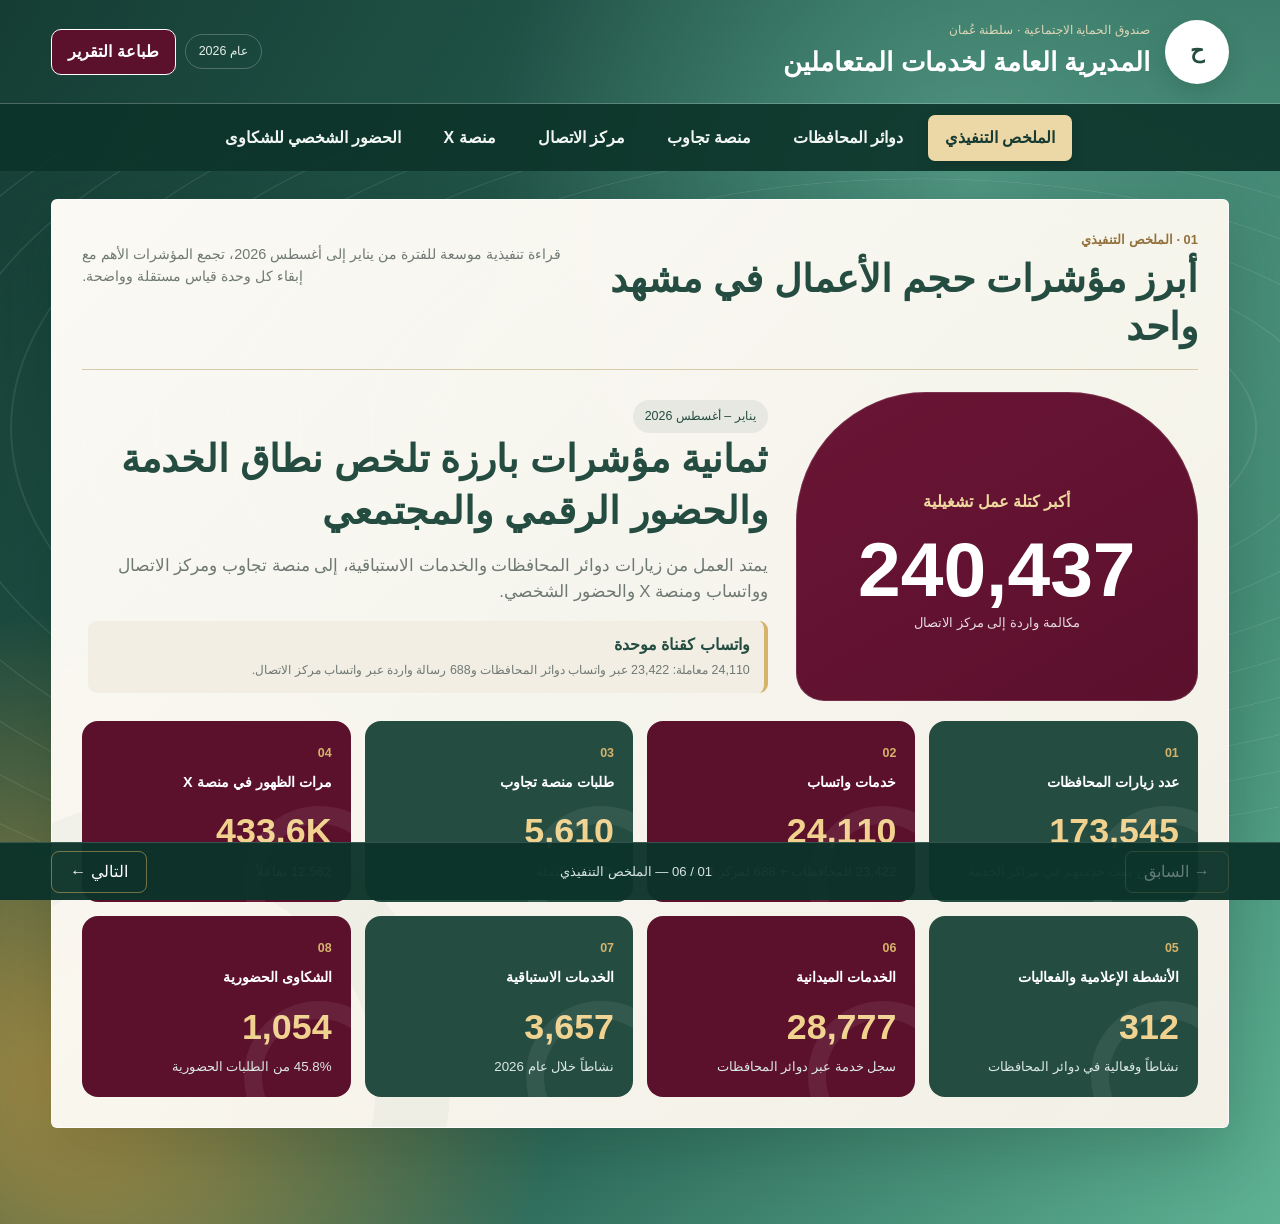
==== index.html @ 8ccde01d "Publish latest public work volume dashboard" ====
<!doctype html>
<html lang="ar" dir="rtl">
<head>
  <meta charset="utf-8"><meta name="viewport" content="width=device-width,initial-scale=1"><meta name="theme-color" content="#244c41">
  <meta name="description" content="العرض التنفيذي لحجم أعمال المديرية العامة لخدمات المتعاملين، يناير إلى أغسطس 2026">
  <title>حجم أعمال خدمات المتعاملين | العرض التنفيذي</title>
  <link rel="icon" type="image/svg+xml" href="data:image/svg+xml,%3Csvg xmlns='http://www.w3.org/2000/svg' viewBox='0 0 64 64'%3E%3Crect width='64' height='64' rx='16' fill='%23244c41'/%3E%3Cpath d='M18 18h28v8H27v7h15v8H27v7h19v8H18z' fill='%23d5b36b'/%3E%3C/svg%3E">
  <style>
    :root{--green:#244c41;--green2:#173d34;--mint:#6eb39e;--gold:#d5b36b;--cream:#f7f3ea;--paper:#fffdf8;--maroon:#5b102c;--lav:#765985;--orange:#d77638;--ink:#173b32;--muted:#6f7974;--line:#ded8ca;--shadow:0 22px 65px rgba(7,35,28,.22);font-family:"Tahoma","Segoe UI",Arial,sans-serif;color-scheme:light}
    *{box-sizing:border-box}html{scroll-behavior:smooth}body{margin:0;background:#1e4a3e;color:var(--ink);font-size:16px;line-height:1.5;min-height:100vh}button,select,input{font:inherit}button{cursor:pointer}.app{min-height:100vh;padding-bottom:68px;background:radial-gradient(circle at 76% 15%,rgba(111,190,165,.55),transparent 34%),radial-gradient(circle at 7% 88%,rgba(214,159,65,.75),transparent 29%),linear-gradient(120deg,#153d34 0%,#2c6858 58%,#5eb294 100%);position:relative;overflow:hidden}.app:before{content:"";position:fixed;inset:150px 0 55px;pointer-events:none;opacity:.18;background:repeating-radial-gradient(ellipse at 72% 40%,transparent 0 45px,rgba(255,255,255,.5) 46px 47px,transparent 48px 72px)}
    .masthead{height:104px;padding:15px clamp(22px,4vw,64px);display:flex;align-items:center;color:#fff;border-bottom:1px solid rgba(255,255,255,.22);position:relative;z-index:3}.brand{display:flex;align-items:center;gap:15px}.logo{width:64px;height:64px;border-radius:50%;background:#fff;color:var(--green);display:grid;place-items:center;font-weight:900;box-shadow:0 8px 24px rgba(0,0,0,.13);font-size:1.35rem}.brand small{display:block;color:#e1d6b7;font-size:.78rem}.brand h1{margin:3px 0 0;font-size:clamp(1.15rem,2vw,1.75rem)}.actions{margin-inline-start:auto;display:flex;gap:9px;align-items:center}.year{border:1px solid rgba(255,255,255,.23);border-radius:999px;padding:7px 13px;font-size:.78rem;color:#e7efe9}.action{border:1px solid rgba(255,255,255,.35);background:rgba(14,48,39,.22);color:#fff;padding:10px 16px;border-radius:10px;font-weight:700}.action.accent{background:var(--maroon);border-color:#fff}.nav{height:67px;background:rgba(13,52,42,.9);display:flex;align-items:center;justify-content:center;gap:8px;padding:0 clamp(12px,3vw,50px);overflow:auto;position:relative;z-index:3}.nav button{border:0;background:transparent;color:#f1f6f3;padding:11px 17px;border-radius:7px;white-space:nowrap;font-weight:700}.nav button.active{background:#ecd8a6;color:#173b32;box-shadow:0 4px 14px rgba(0,0,0,.15)}
    .workspace{position:relative;z-index:2;padding:28px clamp(18px,4vw,56px)}.slide{display:none;background:linear-gradient(135deg,rgba(255,253,248,.98),rgba(246,242,232,.98));border:1px solid rgba(255,255,255,.7);border-radius:6px;min-height:calc(100vh - 255px);box-shadow:var(--shadow);padding:30px;overflow:hidden;position:relative}.slide:before{content:"";position:absolute;width:420px;height:420px;border:74px solid rgba(93,133,119,.055);border-radius:50%;left:-170px;bottom:-240px}.slide.active{display:block}.slide-head{display:flex;align-items:flex-start;justify-content:space-between;gap:18px;padding-bottom:18px;border-bottom:1px solid #d8c9a8;position:relative;z-index:1}.kicker{color:#92713c;font-size:.8rem;font-weight:800;margin-bottom:6px}.slide h2{font-size:clamp(1.6rem,3vw,2.7rem);line-height:1.25;margin:0;color:var(--green)}.slide-intro{max-width:480px;color:var(--muted);font-size:.9rem;text-align:left}.content{position:relative;z-index:1;margin-top:22px}
    .hero-layout{display:grid;grid-template-columns:1fr 1.72fr;gap:22px}.spotlight{min-height:300px;background:linear-gradient(150deg,#6a1535,var(--maroon));color:#fff;border-radius:130px 130px 28px 28px;padding:58px 32px 28px;display:flex;flex-direction:column;justify-content:center;text-align:center;box-shadow:inset 0 0 0 1px rgba(255,255,255,.12)}.spotlight .question{color:#efd9a1;font-weight:700}.spotlight strong{font-size:clamp(3rem,6vw,5.4rem);line-height:1.05;margin:15px 0 4px}.spotlight small{color:#e7dbe0}.executive-copy{padding:8px 6px}.executive-copy h3{font-size:clamp(1.6rem,3vw,3.2rem);line-height:1.35;margin:0;color:var(--green)}.executive-copy p{font-size:1.05rem;color:var(--muted);max-width:780px}.period{display:inline-flex;background:rgba(36,76,65,.08);color:var(--green);border-radius:999px;padding:7px 12px;font-size:.78rem}.signal-grid{display:grid;grid-template-columns:repeat(4,1fr);gap:14px;margin-top:20px}.signal{min-height:164px;padding:19px;border-radius:16px;background:var(--green);color:#fff;position:relative;overflow:hidden}.signal:nth-child(2n){background:var(--maroon)}.signal:after,.metric:after{content:"";position:absolute;width:115px;height:115px;border:18px solid rgba(255,255,255,.07);border-radius:50%;inset:auto -44px -55px auto}.signal .index{color:var(--gold);font-size:.78rem;font-weight:800}.signal h4{margin:8px 0 12px;font-size:.9rem}.signal strong{font-size:clamp(1.6rem,2.8vw,2.5rem);color:#f0d28e;display:block}.signal small{color:#dce8e3}
    .metric-grid{display:grid;grid-template-columns:repeat(4,1fr);gap:14px}.metric{background:var(--paper);border:1px solid var(--line);border-radius:15px;padding:19px;min-height:145px;position:relative;overflow:hidden}.metric.dark{background:var(--green);color:#fff;border-color:var(--green)}.metric.maroon{background:var(--maroon);color:#fff;border-color:var(--maroon)}.metric.lav{background:#eee8f2;border-color:#e4dce9}.metric.orange{background:#f7e5d8;border-color:#efcfba}.metric .label{font-size:.82rem;color:var(--muted)}.metric.dark .label,.metric.maroon .label{color:#d9e5e0}.metric strong{display:block;font-size:clamp(1.8rem,3vw,3rem);line-height:1.1;margin:14px 0 5px;color:var(--green);font-variant-numeric:tabular-nums}.metric.dark strong,.metric.maroon strong{color:var(--gold)}.metric small{color:var(--muted)}.metric.dark small,.metric.maroon small{color:#d9e5e0}
    .two-col{display:grid;grid-template-columns:1.18fr .82fr;gap:16px;margin-top:16px}.card{background:rgba(255,255,255,.68);border:1px solid var(--line);border-radius:15px;padding:18px}.card-head{display:flex;justify-content:space-between;align-items:flex-start;gap:12px;margin-bottom:14px}.card h3{margin:0;color:var(--green);font-size:1.05rem}.card .sub{font-size:.76rem;color:var(--muted);margin-top:3px}.chart{height:290px}.chart.tall{height:350px}canvas{width:100%;height:100%}.legend{display:flex;gap:12px;flex-wrap:wrap;color:var(--muted);font-size:.75rem}.legend i{width:9px;height:9px;display:inline-block;border-radius:50%;margin-left:5px}.select-wrap{display:flex;align-items:center;gap:9px;background:#edf1ec;border:1px solid #d4ddd8;padding:7px 12px;border-radius:9px}.select-wrap label{font-size:.75rem;color:var(--muted)}select{border:0;outline:0;background:transparent;color:var(--green);font-weight:800;min-width:150px}.bar-list{display:grid;gap:10px}.bar{display:grid;grid-template-columns:130px 1fr 78px;gap:10px;align-items:center;font-size:.8rem}.track{height:11px;background:#e4e6df;border-radius:999px;overflow:hidden}.fill{height:100%;border-radius:999px;background:linear-gradient(90deg,var(--gold),var(--green))}.bar b{text-align:left;font-variant-numeric:tabular-nums}.table-wrap{max-height:360px;overflow:auto;border:1px solid var(--line);border-radius:12px}table{width:100%;border-collapse:collapse;min-width:420px}th,td{padding:10px 12px;text-align:right;border-bottom:1px solid #e5e0d5;font-size:.78rem}th{position:sticky;top:0;background:#edf0eb;color:#53645e;z-index:1}.num{text-align:left;font-variant-numeric:tabular-nums}.note{font-size:.76rem;color:var(--muted)}.callout{border-right:4px solid var(--gold);background:#f2eee4;padding:12px 14px;border-radius:9px;margin-top:12px}.callout b{display:block;color:var(--green)}.callout span{font-size:.78rem;color:var(--muted)}.map-layout{display:grid;grid-template-columns:minmax(280px,.72fr) 1.28fr;gap:16px;margin-top:16px}.oman-map{min-height:500px;display:grid;place-items:center;background:radial-gradient(circle at 50% 48%,#fff 0,#f4efe3 68%,#eae0c9 100%);overflow:hidden}.map-canvas{position:relative;width:min(100%,360px);aspect-ratio:724/940}.map-canvas img{display:block;width:100%;height:100%;object-fit:contain;filter:drop-shadow(0 18px 18px rgba(28,65,55,.18))}.map-label{position:absolute;left:var(--x);top:var(--y);transform:translate(-50%,-50%);z-index:2;display:inline-flex;align-items:center;gap:5px;white-space:nowrap;background:rgba(255,253,248,.94);border:1px solid rgba(91,16,44,.22);border-radius:999px;padding:3px 7px;color:var(--maroon);font-size:.75rem;font-weight:800;box-shadow:0 3px 10px rgba(20,53,44,.15)}.map-label:before{content:"";width:6px;height:6px;border-radius:50%;background:var(--maroon);box-shadow:0 0 0 3px rgba(91,16,44,.12)}.gov-work{display:grid;gap:16px}.mini-grid{display:grid;grid-template-columns:repeat(3,1fr);gap:12px}.mini{padding:15px;border:1px solid var(--line);border-radius:13px;background:#fff}.mini span{color:var(--muted);font-size:.75rem}.mini strong{display:block;color:var(--green);font-size:1.7rem;margin-top:5px}.section-label{font-size:.77rem;color:#92713c;font-weight:800;margin-bottom:9px}
    .taj-flow{display:grid;grid-template-columns:repeat(4,1fr);gap:9px;margin-top:15px}.step{border:1px solid var(--line);border-radius:13px;background:#fff;padding:14px}.step b{display:inline-grid;place-items:center;width:28px;height:28px;background:var(--green);color:#fff;border-radius:9px;margin-left:6px}.step strong{font-size:.84rem}.step p{font-size:.73rem;color:var(--muted);margin:7px 0 0}.donut-wrap{display:flex;align-items:center;justify-content:center;gap:30px;height:260px}.donut{width:190px;height:190px;border-radius:50%;background:conic-gradient(var(--orange) 0 45.8%,var(--green) 45.8% 100%);position:relative}.donut:after{content:"";position:absolute;inset:28px;border-radius:50%;background:var(--paper)}.donut-labels{display:grid;gap:13px}.donut-labels strong{font-size:1.6rem;display:block}.dot{width:10px;height:10px;display:inline-block;border-radius:50%;margin-left:7px}
    .pager{position:fixed;z-index:10;bottom:0;left:0;right:0;height:58px;background:rgba(12,52,42,.96);border-top:1px solid rgba(255,255,255,.16);display:flex;align-items:center;justify-content:space-between;padding:0 clamp(18px,4vw,56px);color:#fff}.pager button{background:transparent;border:1px solid rgba(213,179,107,.5);color:#fff;border-radius:8px;padding:8px 18px}.pager button:disabled{opacity:.35}.pager-status{font-size:.82rem;color:#d9e5e0}
    dialog{border:0;border-radius:16px;max-width:620px;width:calc(100% - 30px);padding:0;color:var(--ink)}dialog::backdrop{background:rgba(5,31,24,.66);backdrop-filter:blur(3px)}.dialog-inner{padding:24px}.dialog-head{display:flex;justify-content:space-between;align-items:center}.dialog-head h3{margin:0}.close{border:0;background:#eef1ec;border-radius:8px;padding:7px 10px}.drop{border:2px dashed #ccd6d0;border-radius:12px;padding:22px;text-align:center;margin:16px 0}.dialog-actions{display:flex;gap:8px;justify-content:flex-end}.btn{border:1px solid #cad4cf;border-radius:9px;background:#fff;color:var(--green);padding:9px 13px}.btn.primary{background:var(--green);color:#fff}.toast{position:fixed;z-index:30;bottom:74px;left:24px;background:var(--maroon);color:#fff;border-radius:9px;padding:10px 14px;opacity:0;transform:translateY(30px);transition:.2s}.toast.show{opacity:1;transform:none}
    @media(max-width:1050px){.hero-layout,.two-col,.map-layout{grid-template-columns:1fr}.signal-grid,.metric-grid{grid-template-columns:repeat(2,1fr)}.spotlight{min-height:240px;border-radius:90px 90px 24px 24px}.slide{min-height:auto}.taj-flow{grid-template-columns:repeat(2,1fr)}.oman-map{min-height:420px}}
    @media(max-width:700px){.masthead{height:auto;padding:13px 16px;flex-wrap:wrap}.logo{width:48px;height:48px}.actions{width:100%;margin:8px 0 0}.year{display:none}.action{flex:1;padding:8px}.nav{justify-content:flex-start;height:58px}.workspace{padding:14px 10px 78px}.slide{padding:18px;border-radius:4px}.slide-head{display:block}.slide-intro{text-align:right;margin-top:8px}.signal-grid,.metric-grid,.taj-flow,.mini-grid{grid-template-columns:1fr}.signal{min-height:145px}.bar{grid-template-columns:95px 1fr 63px}.chart{height:245px}.donut-wrap{flex-direction:column;height:auto}.pager{height:62px;padding:0 10px}.pager button{padding:8px 11px}.pager-status{font-size:.7rem}.oman-map{min-height:330px}.map-canvas{width:min(100%,310px)}.map-label{font-size:.75rem;padding:3px 6px}}
    @media print{body,.app{background:#fff}.masthead,.nav,.pager{display:none}.workspace{padding:0}.slide{display:block!important;min-height:100vh;box-shadow:none;border:0;break-after:page}.slide:last-child{break-after:auto}.chart{height:250px}.metric-grid,.signal-grid{grid-template-columns:repeat(4,1fr)}}
  </style>
</head>
<body><main class="app">
  <header class="masthead"><div class="brand"><div class="logo">ح</div><div><small>صندوق الحماية الاجتماعية · سلطنة عُمان</small><h1>المديرية العامة لخدمات المتعاملين</h1></div></div><div class="actions"><span class="year">عام 2026</span><button class="action" id="updateBtn">تحديث البيانات</button><button class="action accent" id="printBtn">طباعة التقرير</button></div></header>
  <nav class="nav" aria-label="أقسام العرض"><button class="active" data-tab="overview">الملخص التنفيذي</button><button data-tab="governorates">دوائر المحافظات</button><button data-tab="tajawob">منصة تجاوب</button><button data-tab="contact">مركز الاتصال</button><button data-tab="xplatform">منصة X</button><button data-tab="inperson">الحضور الشخصي للشكاوى</button></nav>
  <div class="workspace">
    <section class="slide active" id="overview"><div class="slide-head"><div><div class="kicker">01 · الملخص التنفيذي</div><h2>أبرز مؤشرات حجم الأعمال في مشهد واحد</h2></div><p class="slide-intro">قراءة تنفيذية موسعة للفترة من يناير إلى أغسطس 2026، تجمع المؤشرات الأهم مع إبقاء كل وحدة قياس مستقلة وواضحة.</p></div><div class="content hero-layout"><aside class="spotlight"><span class="question">أكبر كتلة عمل تشغيلية</span><strong>240,437</strong><small>مكالمة واردة إلى مركز الاتصال</small></aside><div class="executive-copy"><span class="period">يناير – أغسطس 2026</span><h3>ثمانية مؤشرات بارزة تلخص نطاق الخدمة والحضور الرقمي والمجتمعي</h3><p>يمتد العمل من زيارات دوائر المحافظات والخدمات الاستباقية، إلى منصة تجاوب ومركز الاتصال وواتساب ومنصة X والحضور الشخصي.</p><div class="callout"><b>واتساب كقناة موحدة</b><span>24,110 معاملة: 23,422 عبر واتساب دوائر المحافظات و688 رسالة واردة عبر واتساب مركز الاتصال.</span></div></div></div><div class="signal-grid"><article class="signal"><span class="index">01</span><h4>عدد زيارات المحافظات</h4><strong>173,545</strong><small>عدد من تمت خدمتهم في مراكز الخدمة</small></article><article class="signal"><span class="index">02</span><h4>خدمات واتساب</h4><strong>24,110</strong><small>23,422 للمحافظات + 688 لمركز الاتصال</small></article><article class="signal"><span class="index">03</span><h4>طلبات منصة تجاوب</h4><strong>5,610</strong><small>97.8% مكتملة</small></article><article class="signal"><span class="index">04</span><h4>مرات الظهور في منصة X</h4><strong>433.6K</strong><small>12,562 تفاعلاً</small></article><article class="signal"><span class="index">05</span><h4>الأنشطة الإعلامية والفعاليات</h4><strong>312</strong><small>نشاطاً وفعالية في دوائر المحافظات</small></article><article class="signal"><span class="index">06</span><h4>الخدمات الميدانية</h4><strong>28,777</strong><small>سجل خدمة عبر دوائر المحافظات</small></article><article class="signal"><span class="index">07</span><h4>الخدمات الاستباقية</h4><strong>3,657</strong><small>نشاطاً خلال عام 2026</small></article><article class="signal"><span class="index">08</span><h4>الشكاوى الحضورية</h4><strong>1,054</strong><small>45.8% من الطلبات الحضورية</small></article></div></section>
    <section class="slide" id="governorates"><div class="slide-head"><div><div class="kicker">02 · دوائر الحماية الاجتماعية</div><h2>صورة متكاملة لأعمال الدوائر في المحافظات</h2></div><div class="select-wrap"><label for="govSelect">المحافظة</label><select id="govSelect"><option value="all">جميع المحافظات</option><option>مسقط</option><option>ظفار</option><option>مسندم</option><option>البريمي</option><option>الداخلية</option><option>شمال الباطنة</option><option>جنوب الباطنة</option><option>شمال الشرقية</option><option>جنوب الشرقية</option><option>الظاهرة</option><option>الوسطى</option></select></div></div><div class="content"><div class="metric-grid"><article class="metric dark"><span class="label">عدد الزيارات</span><strong id="govVisits">173,545</strong><small id="govCenters">11 محافظة · 13 مركزاً</small></article><article class="metric"><span class="label">الخدمات الميدانية</span><strong id="govField">28,777</strong><small id="govFieldMeta">سجلات الخدمة في الدوائر</small></article><article class="metric orange"><span class="label">الأنشطة الإعلامية والفعاليات</span><strong id="govMedia">312</strong><small id="govMediaMeta">إجمالي الأنشطة والفعاليات</small></article><article class="metric lav"><span class="label">واتساب دوائر المحافظات</span><strong>23,422</strong><small>يناير – أغسطس</small></article></div><div class="map-layout"><article class="card oman-map"><div class="map-canvas" role="img" aria-label="خريطة سلطنة عُمان وأسماء المحافظات"><img id="omanMap" alt="" src="[data-uri]"><span class="map-label" style="--x:56%;--y:5%">مسندم</span><span class="map-label" style="--x:47%;--y:22%">البريمي</span><span class="map-label" style="--x:52%;--y:29%">شمال الباطنة</span><span class="map-label" style="--x:57%;--y:37%">جنوب الباطنة</span><span class="map-label" style="--x:82%;--y:33%">مسقط</span><span class="map-label" style="--x:42%;--y:40%">الظاهرة</span><span class="map-label" style="--x:62%;--y:48%">الداخلية</span><span class="map-label" style="--x:86%;--y:46%">شمال الشرقية</span><span class="map-label" style="--x:84%;--y:57%">جنوب الشرقية</span><span class="map-label" style="--x:59%;--y:66%">الوسطى</span><span class="map-label" style="--x:27%;--y:85%">ظفار</span></div></article><div class="gov-work"><article class="card"><div class="card-head"><div><h3>حجم الزيارات حسب المحافظة</h3><div class="sub">يعرض عدد من تمت خدمتهم تحت مسمى «عدد الزيارات»؛ إجمالي الملفات التفصيلية 173,535 وفارق التسوية 10</div></div></div><div class="bar-list" id="govBars"></div></article><article class="card"><div class="section-label">التواصل المجتمعي وأعمال الدوائر</div><div class="mini-grid"><div class="mini"><span>حضور الأنشطة الإعلامية</span><strong id="govAudience">14,063</strong></div><div class="mini"><span>الخدمات الاستباقية</span><strong id="govProactive">3,657</strong></div><div class="mini"><span>خدمات واتساب المحافظات</span><strong>23,422</strong></div></div><div class="callout"><b>قناة واتساب مستقلة</b><span>يناير–يونيو 15,694 + يوليو–أغسطس 7,728. التوزيع: معلومات عامة 7,948، متابعة الطلبات 6,226، تسليم الوثائق 3,674، رسائل المعاش التقاعدي 3,250، وحجز المواعيد 2,324.</span></div></article></div></div><div class="two-col"><article class="card"><div class="card-head"><div><h3>الأنشطة الإعلامية والفعاليات حسب المحافظة</h3><div class="sub">يعرض الملف 312 نشاطاً وفعالية موزعة على 10 محافظات، بإجمالي حضور بلغ 14,063</div></div></div><div class="bar-list" id="mediaBars"></div></article><article class="card"><div class="card-head"><div><h3 id="serviceTableTitle">الخدمات الأعلى زيارة</h3><div class="sub" id="serviceTableSub">التقرير الإجمالي لجميع المراكز</div></div></div><div class="table-wrap"><table><thead><tr><th>الخدمة</th><th class="num">عدد الزيارات</th></tr></thead><tbody id="serviceRows"></tbody></table></div></article></div></div></section>
    <section class="slide" id="tajawob"><div class="slide-head"><div><div class="kicker">03 · منصة تجاوب</div><h2>صوت المتعامل في مسار قابل للقياس</h2></div><p class="slide-intro">اعتمد العرض تقرير يناير إلى أغسطس الأحدث، ويشمل كل طلبات المنصة وفق نطاق العمل المعتمد.</p></div><div class="content"><div class="metric-grid"><article class="metric lav"><span class="label">إجمالي الطلبات</span><strong>5,610</strong><small>يناير – أغسطس</small></article><article class="metric dark"><span class="label">نسبة الإكمال</span><strong>97.8%</strong><small>5,488 طلباً مكتملاً</small></article><article class="metric"><span class="label">الاستفسارات</span><strong>3,499</strong><small>62.4% من الطلبات</small></article><article class="metric maroon"><span class="label">الشكاوى</span><strong>1,879</strong><small>33.5% من الطلبات</small></article></div><div class="taj-flow"><div class="step"><b>1</b><strong>استقبال الطلب</strong><p>شكوى أو استفسار أو مقترح أو بلاغ</p></div><div class="step"><b>2</b><strong>التصنيف والإسناد</strong><p>تحديد الجهة والخدمة المعنية</p></div><div class="step"><b>3</b><strong>المعالجة والإغلاق</strong><p>متابعة الإنجاز وإتمام الحل</p></div><div class="step"><b>4</b><strong>قياس التجربة</strong><p>متابعة الزمن وجودة الاستجابة</p></div></div><div class="two-col"><article class="card"><div class="card-head"><div><h3>اتجاه الطلبات شهرياً</h3><div class="sub">حجم الطلبات خلال الفترة</div></div></div><div class="chart"><canvas id="tajChart"></canvas></div></article><article class="card"><div class="card-head"><div><h3>تركيبة الطلبات</h3><div class="sub">توزيع إجمالي الفترة</div></div></div><div class="bar-list" id="tajBars"></div><div class="callout"><b>أعلى يوم: 27 أبريل</b><span>97 طلباً، بينما كانت الفترة من 11 صباحاً إلى 12 ظهراً الأكثر نشاطاً.</span></div></article></div></div></section>
    <section class="slide" id="contact"><div class="slide-head"><div><div class="kicker">04 · مركز الاتصال</div><h2>الحجم مرتفع، والمؤشرات النوعية تحدد جودة الاستجابة</h2></div><p class="slide-intro">يُعرض حجم المكالمات منفصلاً عن الرسائل الواردة عبر واتساب. حقل «إجمالي المكالمات المجابة» في المصدر متعارض حسابياً، لذلك لا يدخل الملخص.</p></div><div class="content"><div class="metric-grid"><article class="metric dark"><span class="label">المكالمات الواردة</span><strong data-total="calls">240,437</strong><small>يناير – أغسطس</small></article><article class="metric"><span class="label">نسبة الاستجابة المنشورة</span><strong>97.4%</strong><small>متوسط الفترة</small></article><article class="metric lav"><span class="label">مستوى الخدمة</span><strong>92.2%</strong><small>المتوسط المنشور</small></article><article class="metric maroon"><span class="label">رضا المتعاملين</span><strong>86.7%</strong><small>متوسط الفترة</small></article></div><div class="two-col"><article class="card"><div class="card-head"><div><h3>المكالمات الواردة شهرياً</h3><div class="sub">فبراير سجل الحجم الأعلى: 37,949 مكالمة</div></div></div><div class="chart tall"><canvas id="callChart"></canvas></div></article><article class="card"><div class="card-head"><div><h3>قنوات المركز المساندة</h3><div class="sub">مؤشرات مستقلة عن المكالمات</div></div></div><div class="metric-grid" style="grid-template-columns:1fr 1fr"><article class="metric"><span class="label">الرسائل الواردة عبر واتساب</span><strong data-total="waCenter">688</strong><small>Inbound Messages · المؤشر المعتمد</small></article><article class="metric"><span class="label">رد الاتصال</span><strong>2,528</strong><small>مكالمة مجابة لاحقاً</small></article><article class="metric"><span class="label">متوسط الانتظار</span><strong>00:43</strong><small>دقيقة:ثانية</small></article><article class="metric"><span class="label">متوسط المكالمة</span><strong>03:15</strong><small>دقيقة:ثانية</small></article></div><div class="callout"><b>تنبيه المصدر</b><span>القيمة 102,963 لا تتسق مع حجم المكالمات ونسبة الاستجابة، ولذلك حُجبت من العرض التنفيذي.</span></div></article></div></div></section>
    <section class="slide" id="xplatform"><div class="slide-head"><div><div class="kicker">05 · منصة X</div><h2>الظهور واسع، والتفاعل يكشف جودة المحتوى</h2></div><p class="slide-intro">دُمجت بيانات يناير إلى يوليو مع لقطة تحليلات أغسطس، وصُحح معدل التفاعل ليكون مرجحاً بالحجم بدلاً من جمع النسب الشهرية.</p></div><div class="content"><div class="metric-grid"><article class="metric maroon"><span class="label">مرات الظهور</span><strong data-total="xImp">433.6K</strong><small>يناير – أغسطس</small></article><article class="metric dark"><span class="label">التفاعلات</span><strong>12,562</strong><small>إجمالي الفترة</small></article><article class="metric lav"><span class="label">معدل التفاعل المرجح</span><strong>2.90%</strong><small>التفاعلات ÷ مرات الظهور</small></article><article class="metric"><span class="label">زيارات الملف الشخصي</span><strong>4,355</strong><small>إجمالي الفترة</small></article></div><div class="two-col"><article class="card"><div class="card-head"><div><h3>مرات الظهور شهرياً</h3><div class="sub">مايو سجل أعلى وصول: 84,800</div></div></div><div class="chart tall"><canvas id="xChart"></canvas></div></article><article class="card"><div class="card-head"><div><h3>التفاعل التفصيلي</h3><div class="sub">المؤشرات التراكمية بعد إضافة أغسطس</div></div></div><div class="bar-list" id="xBars"></div><div class="callout"><b>ردود فريق العناية: 2,918</b><span>مؤشر تشغيلي مختلف عن 659 «رداً» تظهر في تحليلات الحساب.</span></div></article></div></div></section>
    <section class="slide" id="inperson"><div class="slide-head"><div><div class="kicker">06 · الحضور الشخصي</div><h2>الشكاوى تمثل قرابة نصف الطلبات الحضورية</h2></div><p class="slide-intro">يعرض المصدر 1,054 شكوى للفترة كاملة. التوزيع الشهري المتاح يخص جميع الطلبات الحضورية، وليس الشكاوى وحدها.</p></div><div class="content"><div class="metric-grid"><article class="metric dark"><span class="label">كل الطلبات الحضورية</span><strong data-total="inPerson">2,303</strong><small>شكاوى واستفسارات</small></article><article class="metric maroon"><span class="label">الشكاوى</span><strong>1,054</strong><small>45.8% من الطلبات</small></article><article class="metric"><span class="label">الاستفسارات</span><strong>1,249</strong><small>54.2% من الطلبات</small></article><article class="metric lav"><span class="label">طلبات الأفراد</span><strong>1,774</strong><small>77% من الطلبات</small></article></div><div class="two-col"><article class="card"><div class="card-head"><div><h3>جميع الطلبات الحضورية حسب الشهر</h3><div class="sub">أبريل الأعلى بحجم 519 طلباً</div></div></div><div class="chart tall"><canvas id="personChart"></canvas></div></article><article class="card"><div class="card-head"><div><h3>الشكاوى والاستفسارات</h3><div class="sub">تركيبة إجمالي الفترة</div></div></div><div class="donut-wrap"><div class="donut" aria-label="45.8% شكاوى و54.2% استفسارات"></div><div class="donut-labels"><div><span class="dot" style="background:#d77638"></span>الشكاوى<strong>1,054</strong></div><div><span class="dot" style="background:#244c41"></span>الاستفسارات<strong>1,249</strong></div></div></div><div class="callout"><b>المديرية الأعلى في الشكاوى</b><span>المديرية العامة للاشتراكات: 276 شكوى من الصفوف الظاهرة في التقرير.</span></div></article></div></div></section>
  </div><footer class="pager"><button id="prevBtn">→ السابق</button><div class="pager-status" id="pagerStatus">01 / 06 — الملخص التنفيذي</div><button id="nextBtn">التالي ←</button></footer>
</main>
<dialog id="updateDialog"><div class="dialog-inner"><div class="dialog-head"><h3>تحديث البيانات الشهرية</h3><button class="close" id="closeDialog">×</button></div><p class="note">حمّل قالب Excel، حدّث القيم الشهرية، ثم ارفعه ليتم حفظها مركزياً وظهورها على جميع الأجهزة.</p><div class="drop"><input type="file" id="csvFile" accept=".xlsx,.xls,.csv,application/vnd.openxmlformats-officedocument.spreadsheetml.sheet,application/vnd.ms-excel,text/csv"><p class="note">يدعم Excel وCSV: الشهر، الخدمات الميدانية، المكالمات، واتساب، تجاوب، ظهور X، الحضور الشخصي</p></div><div class="dialog-actions"><button class="btn" id="templateBtn">تنزيل قالب Excel</button><button class="btn" id="resetBtn">استعادة المصدر</button><button class="btn primary" id="importBtn">استيراد</button></div></div></dialog><div class="toast" id="toast"></div>
<script>
window.VISITS_BY_GOV={"شمال الشرقية":{"branches":["ابراء"],"totals":{"arrived":10058,"served":10159,"noShow":7,"under":8982,"over":1184},"services":[["منفعة دعم دخل الأسرة",4156,4213,1,3740,474],["الاستفسارات العامة",2168,2174,2,1887,289],["الاشتراكات",677,682,0,594,88],["الخدمات الذاتية",625,633,1,578,56],["معاش تقاعدي / منحة",491,495,2,429,68],["تسجيل منفعة",475,476,1,446,31],["البيانات",418,423,0,373,50],["بيان عن قيمة المنفعة",385,391,0,338,53],["تغيير الحساب البنكي",188,190,0,173,17],["الأمان الوظيفي",109,109,0,93,16],["إصابة عمل",96,96,0,80,16],["احتساب قيمة المعاش",85,87,0,78,9],["المتابعة السنوية",55,57,0,55,2],["ضم مدد خدمة",38,39,0,36,3],["صرف مكافأة",31,31,0,30,1],["إجازة الأمومة والأبوة",25,25,0,23,2],["إعانة فقد",21,21,0,17,4],["الاستشارات التأمينية",5,5,0,5,0],["ذوي الاحتياجات الخاصة",5,7,0,2,5],["دعم فني",3,3,0,3,0],["مد الحماية",2,2,0,2,0]]},"البريمي":{"branches":["البريمي"],"totals":{"arrived":14348,"served":14425,"noShow":1,"under":9433,"over":4994},"services":[["منفعة دعم دخل الأسرة",5252,5280,1,3392,1889],["الخدمات الذاتية",2627,2649,0,1681,968],["معاش تقاعدي / منحة",1424,1431,0,978,453],["الاستفسارات العامة",1023,1024,0,723,301],["الاشتراكات",907,914,0,568,346],["تسجيل منفعة",732,734,0,485,249],["البيانات",469,471,0,331,141],["الاستشارات التأمينية",364,367,0,255,112],["صرف مكافأة",254,254,0,168,86],["احتساب قيمة المعاش",243,243,0,167,76],["بيان عن قيمة المنفعة",233,234,0,147,87],["الأمان الوظيفي",213,214,0,152,62],["تغيير الحساب البنكي",188,188,0,128,60],["ضم مدد خدمة",121,121,0,72,49],["إصابة عمل",76,77,0,52,25],["المتابعة السنوية",68,68,0,47,21],["ذوي الاحتياجات الخاصة",58,59,0,24,35],["إجازة الأمومة والأبوة",38,38,0,25,13],["دعم فني",34,34,0,23,11],["مد الحماية",15,15,0,9,6],["إعانة فقد",8,8,0,6,2],["تقديم المقترحات",1,2,0,0,2]]},"جنوب الباطنة":{"branches":["الرستاق"],"totals":{"arrived":19751,"served":19816,"noShow":12,"under":10305,"over":9523},"services":[["الاستفسارات العامة",6626,6646,9,3284,3371],["الخدمات الذاتية",4398,4423,0,2170,2253],["منفعة دعم دخل الأسرة",3590,3598,0,1671,1927],["ذوي الاحتياجات الخاصة",1534,1533,0,1140,393],["تسجيل منفعة",1057,1062,0,586,476],["الاشتراكات",847,850,1,389,462],["تغيير الحساب البنكي",619,620,0,444,176],["البيانات",207,206,1,123,84],["الأمان الوظيفي",192,192,0,90,102],["بيان عن قيمة المنفعة",177,181,0,108,73],["معاش تقاعدي / منحة",159,160,0,80,80],["الاستشارات التأمينية",118,118,0,67,51],["احتساب قيمة المعاش",79,80,0,51,29],["ضم مدد خدمة",45,45,0,26,19],["إصابة عمل",31,30,1,25,6],["صرف مكافأة",26,26,0,18,8],["دعم فني",13,13,0,11,2],["المتابعة السنوية",11,11,0,9,2],["إجازة الأمومة والأبوة",8,8,0,5,3],["إعانة فقد",7,7,0,4,3],["مد الحماية",5,5,0,3,2],["تقديم الشكاوى",2,2,0,1,1]]},"مسقط":{"branches":["العريمي بوليڤارد","الفرع الرئيسي","بوشر"],"totals":{"arrived":53725,"served":50843,"noShow":2972,"under":29789,"over":24081},"services":[["الاشتراكات",11888,11317,560,6030,5864],["معاش تقاعدي / منحة",7446,7120,369,3515,3989],["الاستفسارات العامة",6527,6148,379,4927,1600],["منفعة دعم دخل الأسرة",5817,5375,459,3119,2719],["الخدمات الذاتية",3873,3858,16,1570,2305],["احتساب قيمة المعاش",2927,2721,217,1614,1328],["البيانات",2910,2861,58,2019,902],["تسجيل منفعة",2795,2571,234,1531,1276],["بيان عن قيمة المنفعة",2094,1880,221,1227,875],["إصابة عمل",1675,1588,89,769,912],["تقديم الشكاوى",1596,1478,118,1447,151],["الأمان الوظيفي",1066,1005,62,505,563],["تغيير الحساب البنكي",1061,975,92,585,482],["ذوي الاحتياجات الخاصة",604,598,2,139,462],["صرف مكافأة",308,288,19,138,169],["ضم مدد خدمة",266,247,20,113,154],["الاستشارات التأمينية",263,254,9,213,50],["إجازة الأمومة والأبوة",224,211,12,121,103],["دعم فني",157,144,13,86,71],["إعانة فقد",109,95,14,42,67],["تقديم المقترحات",58,56,2,51,7],["مد الحماية",42,40,3,20,23],["المتابعة السنوية",13,9,4,8,5],["تسليم ومتابعة الوثائق",6,4,0,0,4]]},"شمال الباطنة":{"branches":["صحار"],"totals":{"arrived":24383,"served":24274,"noShow":135,"under":6074,"over":18335},"services":[["منفعة دعم دخل الأسرة",8913,8898,25,2182,6741],["احتساب قيمة المعاش",3390,3360,36,470,2926],["الاشتراكات",3150,3125,29,554,2600],["الخدمات الذاتية",2609,2609,1,1758,852],["تسجيل منفعة",1484,1474,13,250,1237],["الأمان الوظيفي",951,945,6,109,842],["بيان عن قيمة المنفعة",718,718,1,154,565],["إصابة عمل",638,632,5,66,571],["ذوي الاحتياجات الخاصة",556,555,0,190,365],["صرف مكافأة",483,481,2,52,431],["تغيير الحساب البنكي",453,451,2,113,340],["دعم فني",266,263,3,29,237],["ضم مدد خدمة",210,209,4,29,184],["البيانات",191,189,2,25,166],["المتابعة السنوية",124,124,0,17,107],["الاستفسارات العامة",106,105,1,51,55],["إجازة الأمومة والأبوة",59,57,2,6,53],["معاش تقاعدي / منحة",34,34,0,8,26],["إعانة فقد",30,27,3,2,28],["الاستشارات التأمينية",9,9,0,5,4],["مد الحماية",9,9,0,4,5]]},"ظفار":{"branches":["صلالة"],"totals":{"arrived":15699,"served":15839,"noShow":23,"under":1634,"over":14228},"services":[["منفعة دعم دخل الأسرة",3152,3190,5,252,2943],["البيانات",3141,3161,4,317,2848],["معاش تقاعدي / منحة",3028,3075,9,335,2749],["الخدمات الذاتية",2163,2157,4,250,1911],["بيان عن قيمة المنفعة",717,723,1,67,657],["تسجيل منفعة",692,702,0,62,640],["احتساب قيمة المعاش",646,650,0,77,573],["الاشتراكات",546,553,0,73,480],["تغيير الحساب البنكي",295,298,0,42,256],["الاستفسارات العامة",288,292,0,22,270],["إعانة فقد",203,206,0,26,180],["الأمان الوظيفي",166,168,0,18,150],["صرف مكافأة",155,155,0,15,140],["ضم مدد خدمة",150,151,0,19,132],["المتابعة السنوية",120,120,0,20,100],["إصابة عمل",112,113,0,11,102],["إجازة الأمومة والأبوة",87,87,0,19,68],["مد الحماية",23,23,0,8,15],["دعم فني",10,10,0,1,9],["الاستشارات التأمينية",5,5,0,0,5]]},"جنوب الشرقية":{"branches":["صور"],"totals":{"arrived":9412,"served":9423,"noShow":4,"under":5664,"over":3763},"services":[["الاستفسارات العامة",3615,3622,1,2208,1415],["منفعة دعم دخل الأسرة",1576,1576,1,938,639],["بيان عن قيمة المنفعة",1078,1079,0,638,441],["الخدمات الذاتية",1068,1068,0,613,455],["تسجيل منفعة",660,659,1,389,271],["البيانات",386,387,0,225,162],["معاش تقاعدي / منحة",367,368,0,243,125],["الاشتراكات",361,361,0,225,136],["تغيير الحساب البنكي",121,120,1,71,50],["الأمان الوظيفي",44,44,0,28,16],["الاستشارات التأمينية",41,41,0,21,20],["احتساب قيمة المعاش",21,22,0,15,7],["صرف مكافأة",16,16,0,14,2],["إصابة عمل",15,16,0,12,4],["دعم فني",14,14,0,6,8],["ضم مدد خدمة",11,12,0,8,4],["إعانة فقد",8,8,0,4,4],["المتابعة السنوية",4,4,0,3,1],["مد الحماية",3,3,0,2,1],["إجازة الأمومة والأبوة",2,2,0,1,1],["ذوي الاحتياجات الخاصة",1,1,0,0,1]]},"الوسطى":{"branches":["محافظة الوسطى"],"totals":{"arrived":2598,"served":2583,"noShow":31,"under":1658,"over":958},"services":[["الاستفسارات العامة",1432,1437,2,915,524],["الخدمات الذاتية",356,356,2,232,126],["منفعة دعم دخل الأسرة",179,170,9,131,48],["تسجيل منفعة",164,165,1,127,40],["الاستشارات التأمينية",146,140,4,73,71],["ذوي الاحتياجات الخاصة",72,73,4,27,50],["دعم فني",45,46,0,22,24],["الاشتراكات",42,41,1,29,13],["احتساب قيمة المعاش",33,32,1,21,12],["بيان عن قيمة المنفعة",28,26,2,20,8],["إعانة فقد",23,22,1,10,13],["البيانات",20,19,1,16,5],["معاش تقاعدي / منحة",11,12,0,7,5],["المتابعة السنوية",11,10,1,8,3],["تغيير الحساب البنكي",9,8,1,6,3],["صرف مكافأة",9,9,0,4,5],["ضم مدد خدمة",8,8,0,4,4],["مد الحماية",4,4,0,3,1],["تقديم الشكاوى",2,2,0,0,2],["تقديم المقترحات",2,2,0,1,1],["إصابة عمل",1,0,1,1,0],["الأمان الوظيفي",1,1,0,1,0]]},"مسندم":{"branches":["محافظة مُسَنْدَم"],"totals":{"arrived":4885,"served":4893,"noShow":1,"under":4577,"over":330},"services":[["الخدمات الذاتية",1520,1519,0,1432,92],["الاستفسارات العامة",573,573,0,540,34],["الاستشارات التأمينية",553,555,0,524,33],["تسجيل منفعة",231,232,0,226,7],["تغيير الحساب البنكي",228,230,0,224,6],["البيانات",194,196,0,194,4],["منفعة دعم دخل الأسرة",179,179,0,167,12],["دعم فني",164,165,0,158,7],["بيان عن قيمة المنفعة",161,161,0,152,9],["الاشتراكات",159,159,0,153,7],["ذوي الاحتياجات الخاصة",133,133,0,94,39],["المتابعة السنوية",104,104,0,94,10],["احتساب قيمة المعاش",103,102,1,87,16],["مد الحماية",97,99,0,95,4],["إصابة عمل",81,81,0,81,0],["تقديم الشكاوى",79,80,0,74,6],["صرف مكافأة",76,75,0,55,21],["معاش تقاعدي / منحة",62,62,0,61,1],["تقديم المقترحات",54,54,0,37,17],["الأمان الوظيفي",44,44,0,42,2],["إعانة فقد",36,36,0,36,0],["إجازة الأمومة والأبوة",31,31,0,30,1],["ضم مدد خدمة",23,23,0,21,2]]},"الداخلية":{"branches":["نزوى"],"totals":{"arrived":10490,"served":10494,"noShow":7,"under":4038,"over":6463},"services":[["الاستفسارات العامة",3437,3443,2,1197,2248],["منفعة دعم دخل الأسرة",1324,1327,0,551,776],["الاشتراكات",1149,1148,1,324,825],["الخدمات الذاتية",866,867,0,516,351],["البيانات",627,627,0,315,312],["تسجيل منفعة",624,622,2,252,372],["دعم فني",487,487,0,170,317],["معاش تقاعدي / منحة",423,422,1,151,272],["تغيير الحساب البنكي",319,319,0,146,173],["الأمان الوظيفي",282,282,0,76,206],["المتابعة السنوية",265,265,0,97,168],["الاستشارات التأمينية",206,206,0,79,127],["إصابة عمل",200,200,0,62,138],["احتساب قيمة المعاش",92,92,0,27,65],["صرف مكافأة",52,52,0,14,38],["بيان عن قيمة المنفعة",49,49,0,28,21],["إجازة الأمومة والأبوة",35,35,0,12,23],["ضم مدد خدمة",33,32,1,9,24],["ذوي الاحتياجات الخاصة",19,18,0,11,7],["مد الحماية",1,1,0,1,0]]},"الظاهرة":{"branches":["عبري"],"totals":{"arrived":10781,"served":10786,"noShow":15,"under":1569,"over":9232},"services":[["الاستفسارات العامة",5233,5239,5,661,4583],["الخدمات الذاتية",2043,2048,1,387,1662],["الاشتراكات",891,887,5,100,792],["تسجيل منفعة",721,724,1,139,586],["الاستشارات التأمينية",517,517,0,67,450],["معاش تقاعدي / منحة",313,314,0,42,272],["منفعة دعم دخل الأسرة",241,240,1,50,191],["تغيير الحساب البنكي",154,154,0,23,131],["ذوي الاحتياجات الخاصة",148,144,0,33,111],["بيان عن قيمة المنفعة",112,111,1,21,91],["إصابة عمل",98,97,1,10,88],["الأمان الوظيفي",97,97,0,9,88],["صرف مكافأة",87,87,0,9,78],["البيانات",40,40,0,8,32],["إعانة فقد",21,22,0,3,19],["احتساب قيمة المعاش",16,16,0,3,13],["ضم مدد خدمة",14,14,0,1,13],["دعم فني",13,13,0,1,12],["المتابعة السنوية",11,11,0,1,10],["مد الحماية",6,6,0,0,6],["إجازة الأمومة والأبوة",2,2,0,0,2],["تقديم المقترحات",2,2,0,1,1],["تقديم الشكاوى",1,1,0,0,1]]}};
</script>
<script>
const $=s=>document.querySelector(s),$$=s=>[...document.querySelectorAll(s)],months=['يناير','فبراير','مارس','أبريل','مايو','يونيو','يوليو','أغسطس'];
const base={field:[3144,4344,3708,6243,4485,3079,3492,282],calls:[35178,37949,24840,33846,25816,26568,28479,27761],waCenter:[0,0,0,0,0,0,0,688],tajawob:[418,495,372,723,958,822,958,864],xImp:[43700,72100,19000,75900,84800,38900,53300,45900],inPerson:[133,172,114,519,382,327,384,272]};let D=structuredClone(base);const fmt=v=>new Intl.NumberFormat('en-US').format(Math.round(v)),sum=a=>a.reduce((x,y)=>x+(+y||0),0),pct=(a,b)=>(b?(a/b*100).toFixed(1):'0.0')+'%';
const visitsAll=[['منفعة دعم دخل الأسرة',34046],['الاستفسارات العامة',30703],['الخدمات الذاتية',22187],['الاشتراكات',20037],['معاش تقاعدي / منحة',13493],['تسجيل منفعة',9421],['البيانات',8580],['احتساب قيمة المعاش',7405],['بيان عن قيمة المنفعة',5553],['تغيير الحساب البنكي',3553]];
const govField={'مسقط':1042,'ظفار':5963,'مسندم':303,'البريمي':2425,'الداخلية':1892,'شمال الباطنة':4766,'جنوب الباطنة':7399,'شمال الشرقية':1523,'جنوب الشرقية':1275,'الظاهرة':1225,'الوسطى':964};
const govMedia={'مسقط':0,'ظفار':33,'مسندم':24,'البريمي':21,'الداخلية':19,'شمال الباطنة':25,'جنوب الباطنة':52,'شمال الشرقية':46,'جنوب الشرقية':20,'الظاهرة':20,'الوسطى':52};
const govAudience={'مسقط':0,'ظفار':3419,'مسندم':353,'البريمي':514,'الداخلية':939,'شمال الباطنة':1226,'جنوب الباطنة':3334,'شمال الشرقية':1849,'جنوب الشرقية':559,'الظاهرة':585,'الوسطى':1285};
const govProactive={'مسقط':74,'ظفار':371,'مسندم':124,'البريمي':24,'الداخلية':374,'شمال الباطنة':60,'جنوب الباطنة':526,'شمال الشرقية':28,'جنوب الشرقية':1245,'الظاهرة':606,'الوسطى':225};
const govTotals=Object.fromEntries(Object.entries(VISITS_BY_GOV).sort((a,b)=>b[1].totals.served-a[1].totals.served).map(([k,v])=>[k,v.totals.served]));
function makeBars(id,obj){const max=Math.max(...Object.values(obj),1);$(id).innerHTML=Object.entries(obj).sort((a,b)=>b[1]-a[1]).map(([k,v])=>`<div class="bar"><span>${k}</span><div class="track"><div class="fill" style="width:${v/max*100}%"></div></div><b>${fmt(v)}</b></div>`).join('')}makeBars('#govBars',govTotals);makeBars('#mediaBars',govMedia);makeBars('#tajBars',{'استفسارات':3499,'شكاوى':1879,'مقترحات':212,'بلاغات':20});makeBars('#xBars',{'ردود التحليلات':659,'الإعجابات':420,'الإشارات المرجعية':124,'إعادة النشر':61,'المشاركات':59});
function renderGov(){const g=$('#govSelect').value,scoped=g!=='all',data=scoped?VISITS_BY_GOV[g]:null;$('#govVisits').textContent=fmt(scoped?data.totals.served:173545);$('#govCenters').textContent=scoped?data.branches.join('، '):'11 محافظة · 13 مركزاً';$('#govField').textContent=fmt(scoped?govField[g]:28777);$('#govFieldMeta').textContent=scoped?'سجلات دائرة الحماية بالمحافظة':'سجلات الخدمة في الدوائر';$('#govMedia').textContent=fmt(scoped?govMedia[g]:312);$('#govAudience').textContent=fmt(scoped?govAudience[g]:14063);$('#govMediaMeta').textContent=scoped?fmt(govAudience[g])+' حضوراً مسجلاً':'312 نشاطاً في 10 محافظات';$('#govProactive').textContent=fmt(scoped?govProactive[g]:3657);const rows=scoped?data.services.map(r=>[r[0],r[2]]):visitsAll;$('#serviceRows').innerHTML=rows.map(r=>`<tr><td>${r[0]}</td><td class="num">${fmt(r[1])}</td></tr>`).join('');$('#serviceTableTitle').textContent=scoped?'الخدمات في محافظة '+g:'الخدمات الأعلى زيارة';$('#serviceTableSub').textContent=scoped?'عدد من تمت خدمتهم، يناير إلى أغسطس':'التقرير الإجمالي لجميع المراكز';makeBars('#govBars',scoped?{[g]:data.totals.served}:govTotals);makeBars('#mediaBars',scoped?{[g]:govMedia[g]}:govMedia)}$('#govSelect').onchange=renderGov;renderGov();
function chart(id,values,color){const c=$(id);if(!c||!c.closest('.slide').classList.contains('active'))return;const r=c.getBoundingClientRect(),dpr=devicePixelRatio||1;c.width=r.width*dpr;c.height=r.height*dpr;const x=c.getContext('2d');x.scale(dpr,dpr);const w=r.width,h=r.height,p={t:22,r:12,b:38,l:48},max=(Math.max(...values)||1)*1.12;x.clearRect(0,0,w,h);x.font='12px Tahoma';x.fillStyle='#718079';x.textAlign='right';for(let j=0;j<5;j++){const y=p.t+(h-p.t-p.b)*j/4;x.strokeStyle='#dedfd8';x.beginPath();x.moveTo(p.l,y);x.lineTo(w-p.r,y);x.stroke();x.fillText(fmt(max*(4-j)/4),p.l-7,y+4)}const step=(w-p.l-p.r)/months.length;months.forEach((m,i)=>{x.textAlign='center';x.fillText(m.slice(0,3),p.l+step*(i+.5),h-13);const bh=(h-p.t-p.b)*(values[i]/max);x.fillStyle=color;x.beginPath();x.roundRect(p.l+i*step+step*.22,h-p.b-bh,step*.56,bh,6);x.fill()})}
function draw(){chart('#tajChart',D.tajawob,'#765985');chart('#callChart',D.calls,'#244c41');chart('#xChart',D.xImp,'#5b102c');chart('#personChart',D.inPerson,'#d77638');$$('[data-total]').forEach(el=>{const k=el.dataset.total,v=sum(D[k]);el.textContent=k==='xImp'?(v/1000).toFixed(1)+'K':fmt(v)})}
const tabs=['overview','governorates','tajawob','contact','xplatform','inperson'],labels=['الملخص التنفيذي','دوائر المحافظات','منصة تجاوب','مركز الاتصال','منصة X','الحضور الشخصي للشكاوى'];let current=0;function go(id,push=true){current=Math.max(0,tabs.indexOf(id));$$('.slide,.nav button').forEach(e=>e.classList.remove('active'));$('#'+tabs[current]).classList.add('active');$(`.nav button[data-tab="${tabs[current]}"]`).classList.add('active');$('#pagerStatus').textContent=`${String(current+1).padStart(2,'0')} / 06 — ${labels[current]}`;$('#prevBtn').disabled=current===0;$('#nextBtn').disabled=current===tabs.length-1;if(push)history.replaceState(null,'','#'+tabs[current]);setTimeout(draw,40);window.scrollTo({top:0,behavior:'smooth'})}$$('.nav button').forEach(b=>b.onclick=()=>go(b.dataset.tab));$('#prevBtn').onclick=()=>go(tabs[current-1]);$('#nextBtn').onclick=()=>go(tabs[current+1]);go(tabs.includes(location.hash.slice(1))?location.hash.slice(1):'overview',false);window.addEventListener('resize',()=>requestAnimationFrame(draw));$('#printBtn').onclick=()=>window.print();
const dlg=$('#updateDialog');$('#updateBtn').onclick=()=>dlg.showModal();$('#closeDialog').onclick=()=>dlg.close();function toast(s){const t=$('#toast');t.textContent=s;t.classList.add('show');setTimeout(()=>t.classList.remove('show'),2300)}function download(s,name){const a=document.createElement('a');a.href=URL.createObjectURL(new Blob(['\ufeff'+s],{type:'text/csv;charset=utf-8'}));a.download=name;a.click();URL.revokeObjectURL(a.href)}$('#templateBtn').onclick=()=>download(['month,fieldServices,calls,whatsapp,tajawob,xImpressions,inPersonTotal',...months.map((m,i)=>`${m},${D.field[i]},${D.calls[i]},${D.waCenter[i]},${D.tajawob[i]},${D.xImp[i]},${D.inPerson[i]}`)].join('\n'),'قالب-تحديث-حجم-الأعمال.csv');$('#resetBtn').onclick=()=>{localStorage.removeItem('spf-exec-data-v6');D=structuredClone(base);draw();dlg.close();toast('تمت استعادة بيانات المصدر')};$('#importBtn').onclick=async()=>{const f=$('#csvFile').files[0];if(!f)return toast('اختر ملف CSV أولاً');const lines=(await f.text()).replace(/^\ufeff/,'').trim().split(/\r?\n/);if(lines.length<9)return toast('القالب يحتاج ثمانية أشهر');const next=structuredClone(D);for(let i=1;i<=8;i++){const c=lines[i].split(',');if(c.length<7)return toast('تنسيق الأعمدة غير صحيح');[['field',1],['calls',2],['waCenter',3],['tajawob',4],['xImp',5],['inPerson',6]].forEach(([k,j])=>next[k][i-1]=Number(c[j])||0)}D=next;localStorage.setItem('spf-exec-data-v6',JSON.stringify(D));draw();dlg.close();toast('تم تحديث البيانات في هذا المتصفح')};
</script>
<script>document.getElementById('omanMap').src='[data-uri]';</script>
<style>#updateBtn,#updateDialog{display:none!important}</style>
</body></html>
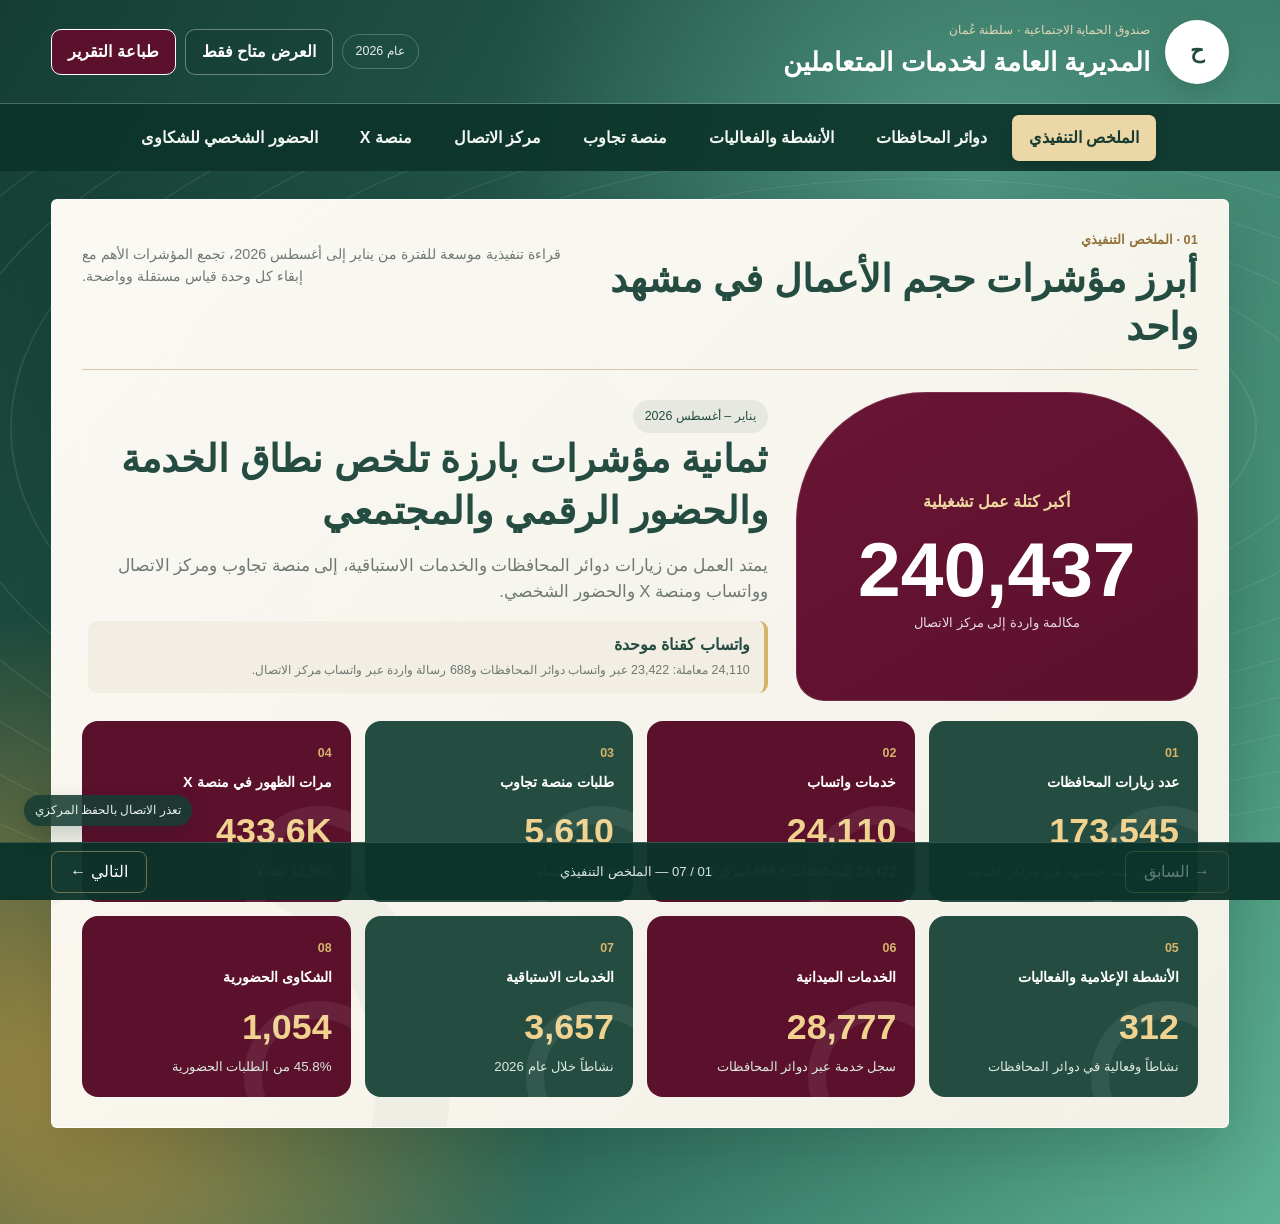
==== commit 789aaf9f: "Add editable activities and events breakdown" ====
--- a/index.html
+++ b/index.html
@@ -12,26 +12,27 @@
     .workspace{position:relative;z-index:2;padding:28px clamp(18px,4vw,56px)}.slide{display:none;background:linear-gradient(135deg,rgba(255,253,248,.98),rgba(246,242,232,.98));border:1px solid rgba(255,255,255,.7);border-radius:6px;min-height:calc(100vh - 255px);box-shadow:var(--shadow);padding:30px;overflow:hidden;position:relative}.slide:before{content:"";position:absolute;width:420px;height:420px;border:74px solid rgba(93,133,119,.055);border-radius:50%;left:-170px;bottom:-240px}.slide.active{display:block}.slide-head{display:flex;align-items:flex-start;justify-content:space-between;gap:18px;padding-bottom:18px;border-bottom:1px solid #d8c9a8;position:relative;z-index:1}.kicker{color:#92713c;font-size:.8rem;font-weight:800;margin-bottom:6px}.slide h2{font-size:clamp(1.6rem,3vw,2.7rem);line-height:1.25;margin:0;color:var(--green)}.slide-intro{max-width:480px;color:var(--muted);font-size:.9rem;text-align:left}.content{position:relative;z-index:1;margin-top:22px}
     .hero-layout{display:grid;grid-template-columns:1fr 1.72fr;gap:22px}.spotlight{min-height:300px;background:linear-gradient(150deg,#6a1535,var(--maroon));color:#fff;border-radius:130px 130px 28px 28px;padding:58px 32px 28px;display:flex;flex-direction:column;justify-content:center;text-align:center;box-shadow:inset 0 0 0 1px rgba(255,255,255,.12)}.spotlight .question{color:#efd9a1;font-weight:700}.spotlight strong{font-size:clamp(3rem,6vw,5.4rem);line-height:1.05;margin:15px 0 4px}.spotlight small{color:#e7dbe0}.executive-copy{padding:8px 6px}.executive-copy h3{font-size:clamp(1.6rem,3vw,3.2rem);line-height:1.35;margin:0;color:var(--green)}.executive-copy p{font-size:1.05rem;color:var(--muted);max-width:780px}.period{display:inline-flex;background:rgba(36,76,65,.08);color:var(--green);border-radius:999px;padding:7px 12px;font-size:.78rem}.signal-grid{display:grid;grid-template-columns:repeat(4,1fr);gap:14px;margin-top:20px}.signal{min-height:164px;padding:19px;border-radius:16px;background:var(--green);color:#fff;position:relative;overflow:hidden}.signal:nth-child(2n){background:var(--maroon)}.signal:after,.metric:after{content:"";position:absolute;width:115px;height:115px;border:18px solid rgba(255,255,255,.07);border-radius:50%;inset:auto -44px -55px auto}.signal .index{color:var(--gold);font-size:.78rem;font-weight:800}.signal h4{margin:8px 0 12px;font-size:.9rem}.signal strong{font-size:clamp(1.6rem,2.8vw,2.5rem);color:#f0d28e;display:block}.signal small{color:#dce8e3}
     .metric-grid{display:grid;grid-template-columns:repeat(4,1fr);gap:14px}.metric{background:var(--paper);border:1px solid var(--line);border-radius:15px;padding:19px;min-height:145px;position:relative;overflow:hidden}.metric.dark{background:var(--green);color:#fff;border-color:var(--green)}.metric.maroon{background:var(--maroon);color:#fff;border-color:var(--maroon)}.metric.lav{background:#eee8f2;border-color:#e4dce9}.metric.orange{background:#f7e5d8;border-color:#efcfba}.metric .label{font-size:.82rem;color:var(--muted)}.metric.dark .label,.metric.maroon .label{color:#d9e5e0}.metric strong{display:block;font-size:clamp(1.8rem,3vw,3rem);line-height:1.1;margin:14px 0 5px;color:var(--green);font-variant-numeric:tabular-nums}.metric.dark strong,.metric.maroon strong{color:var(--gold)}.metric small{color:var(--muted)}.metric.dark small,.metric.maroon small{color:#d9e5e0}
-    .two-col{display:grid;grid-template-columns:1.18fr .82fr;gap:16px;margin-top:16px}.card{background:rgba(255,255,255,.68);border:1px solid var(--line);border-radius:15px;padding:18px}.card-head{display:flex;justify-content:space-between;align-items:flex-start;gap:12px;margin-bottom:14px}.card h3{margin:0;color:var(--green);font-size:1.05rem}.card .sub{font-size:.76rem;color:var(--muted);margin-top:3px}.chart{height:290px}.chart.tall{height:350px}canvas{width:100%;height:100%}.legend{display:flex;gap:12px;flex-wrap:wrap;color:var(--muted);font-size:.75rem}.legend i{width:9px;height:9px;display:inline-block;border-radius:50%;margin-left:5px}.select-wrap{display:flex;align-items:center;gap:9px;background:#edf1ec;border:1px solid #d4ddd8;padding:7px 12px;border-radius:9px}.select-wrap label{font-size:.75rem;color:var(--muted)}select{border:0;outline:0;background:transparent;color:var(--green);font-weight:800;min-width:150px}.bar-list{display:grid;gap:10px}.bar{display:grid;grid-template-columns:130px 1fr 78px;gap:10px;align-items:center;font-size:.8rem}.track{height:11px;background:#e4e6df;border-radius:999px;overflow:hidden}.fill{height:100%;border-radius:999px;background:linear-gradient(90deg,var(--gold),var(--green))}.bar b{text-align:left;font-variant-numeric:tabular-nums}.table-wrap{max-height:360px;overflow:auto;border:1px solid var(--line);border-radius:12px}table{width:100%;border-collapse:collapse;min-width:420px}th,td{padding:10px 12px;text-align:right;border-bottom:1px solid #e5e0d5;font-size:.78rem}th{position:sticky;top:0;background:#edf0eb;color:#53645e;z-index:1}.num{text-align:left;font-variant-numeric:tabular-nums}.note{font-size:.76rem;color:var(--muted)}.callout{border-right:4px solid var(--gold);background:#f2eee4;padding:12px 14px;border-radius:9px;margin-top:12px}.callout b{display:block;color:var(--green)}.callout span{font-size:.78rem;color:var(--muted)}.map-layout{display:grid;grid-template-columns:minmax(280px,.72fr) 1.28fr;gap:16px;margin-top:16px}.oman-map{min-height:500px;display:grid;place-items:center;background:radial-gradient(circle at 50% 48%,#fff 0,#f4efe3 68%,#eae0c9 100%);overflow:hidden}.map-canvas{position:relative;width:min(100%,360px);aspect-ratio:724/940}.map-canvas img{display:block;width:100%;height:100%;object-fit:contain;filter:drop-shadow(0 18px 18px rgba(28,65,55,.18))}.map-label{position:absolute;left:var(--x);top:var(--y);transform:translate(-50%,-50%);z-index:2;display:inline-flex;align-items:center;gap:5px;white-space:nowrap;background:rgba(255,253,248,.94);border:1px solid rgba(91,16,44,.22);border-radius:999px;padding:3px 7px;color:var(--maroon);font-size:.75rem;font-weight:800;box-shadow:0 3px 10px rgba(20,53,44,.15)}.map-label:before{content:"";width:6px;height:6px;border-radius:50%;background:var(--maroon);box-shadow:0 0 0 3px rgba(91,16,44,.12)}.gov-work{display:grid;gap:16px}.mini-grid{display:grid;grid-template-columns:repeat(3,1fr);gap:12px}.mini{padding:15px;border:1px solid var(--line);border-radius:13px;background:#fff}.mini span{color:var(--muted);font-size:.75rem}.mini strong{display:block;color:var(--green);font-size:1.7rem;margin-top:5px}.section-label{font-size:.77rem;color:#92713c;font-weight:800;margin-bottom:9px}
+    .two-col{display:grid;grid-template-columns:1.18fr .82fr;gap:16px;margin-top:16px}.card{background:rgba(255,255,255,.68);border:1px solid var(--line);border-radius:15px;padding:18px}.card-head{display:flex;justify-content:space-between;align-items:flex-start;gap:12px;margin-bottom:14px}.card h3{margin:0;color:var(--green);font-size:1.05rem}.card .sub{font-size:.76rem;color:var(--muted);margin-top:3px}.chart{height:290px}.chart.tall{height:350px}canvas{width:100%;height:100%}.legend{display:flex;gap:12px;flex-wrap:wrap;color:var(--muted);font-size:.75rem}.legend i{width:9px;height:9px;display:inline-block;border-radius:50%;margin-left:5px}.select-wrap{display:flex;align-items:center;gap:9px;background:#edf1ec;border:1px solid #d4ddd8;padding:7px 12px;border-radius:9px}.select-wrap label{font-size:.75rem;color:var(--muted)}select{border:0;outline:0;background:transparent;color:var(--green);font-weight:800;min-width:150px}.bar-list{display:grid;gap:10px}.bar{display:grid;grid-template-columns:130px 1fr 78px;gap:10px;align-items:center;font-size:.8rem}.track{height:11px;background:#e4e6df;border-radius:999px;overflow:hidden}.fill{height:100%;border-radius:999px;background:linear-gradient(90deg,var(--gold),var(--green))}.bar b{text-align:left;font-variant-numeric:tabular-nums}.table-wrap{max-height:360px;overflow:auto;border:1px solid var(--line);border-radius:12px}table{width:100%;border-collapse:collapse;min-width:420px}th,td{padding:10px 12px;text-align:right;border-bottom:1px solid #e5e0d5;font-size:.78rem}th{position:sticky;top:0;background:#edf0eb;color:#53645e;z-index:1}.num{text-align:left;font-variant-numeric:tabular-nums}.note{font-size:.76rem;color:var(--muted)}.callout{border-right:4px solid var(--gold);background:#f2eee4;padding:12px 14px;border-radius:9px;margin-top:12px}.callout b{display:block;color:var(--green)}.callout span{font-size:.78rem;color:var(--muted)}.map-layout{display:grid;grid-template-columns:minmax(280px,.72fr) 1.28fr;gap:16px;margin-top:16px}.oman-map{min-height:500px;display:grid;place-items:center;background:radial-gradient(circle at 50% 48%,#fff 0,#f4efe3 68%,#eae0c9 100%);overflow:hidden}.map-canvas{position:relative;width:min(100%,360px);aspect-ratio:724/940}.map-canvas img{display:block;width:100%;height:100%;object-fit:contain;filter:drop-shadow(0 18px 18px rgba(28,65,55,.18))}.map-label{position:absolute;left:var(--x);top:var(--y);transform:translate(-50%,-50%);z-index:2;display:inline-flex;align-items:center;gap:5px;white-space:nowrap;background:rgba(255,253,248,.94);border:1px solid rgba(91,16,44,.22);border-radius:999px;padding:3px 7px;color:var(--maroon);font-size:.75rem;font-weight:800;box-shadow:0 3px 10px rgba(20,53,44,.15)}.map-label:before{content:"";width:6px;height:6px;border-radius:50%;background:var(--maroon);box-shadow:0 0 0 3px rgba(91,16,44,.12)}.gov-work{display:grid;gap:16px}.mini-grid{display:grid;grid-template-columns:repeat(3,1fr);gap:12px}.mini{padding:15px;border:1px solid var(--line);border-radius:13px;background:#fff}.mini span{color:var(--muted);font-size:.75rem}.mini strong{display:block;color:var(--green);font-size:1.7rem;margin-top:5px}.section-label{font-size:.77rem;color:#92713c;font-weight:800;margin-bottom:9px}.activity-grid{display:grid;grid-template-columns:1fr 1fr;gap:16px;margin-top:16px}.activity-panel{min-width:0}.activity-badge{display:inline-flex;margin-bottom:8px;padding:5px 10px;border-radius:999px;background:#ecd8a6;color:var(--green);font-size:.72rem;font-weight:900}.activity-bars{margin-bottom:16px}.activity-bars .bar{grid-template-columns:minmax(150px,210px) 1fr 58px}.activity-data td:first-child{font-weight:700;color:var(--green)}.activity-data td.num{font-weight:800}.activity-data tbody tr:last-child td{border-bottom:0}
     .taj-flow{display:grid;grid-template-columns:repeat(4,1fr);gap:9px;margin-top:15px}.step{border:1px solid var(--line);border-radius:13px;background:#fff;padding:14px}.step b{display:inline-grid;place-items:center;width:28px;height:28px;background:var(--green);color:#fff;border-radius:9px;margin-left:6px}.step strong{font-size:.84rem}.step p{font-size:.73rem;color:var(--muted);margin:7px 0 0}.donut-wrap{display:flex;align-items:center;justify-content:center;gap:30px;height:260px}.donut{width:190px;height:190px;border-radius:50%;background:conic-gradient(var(--orange) 0 45.8%,var(--green) 45.8% 100%);position:relative}.donut:after{content:"";position:absolute;inset:28px;border-radius:50%;background:var(--paper)}.donut-labels{display:grid;gap:13px}.donut-labels strong{font-size:1.6rem;display:block}.dot{width:10px;height:10px;display:inline-block;border-radius:50%;margin-left:7px}
     .pager{position:fixed;z-index:10;bottom:0;left:0;right:0;height:58px;background:rgba(12,52,42,.96);border-top:1px solid rgba(255,255,255,.16);display:flex;align-items:center;justify-content:space-between;padding:0 clamp(18px,4vw,56px);color:#fff}.pager button{background:transparent;border:1px solid rgba(213,179,107,.5);color:#fff;border-radius:8px;padding:8px 18px}.pager button:disabled{opacity:.35}.pager-status{font-size:.82rem;color:#d9e5e0}
     dialog{border:0;border-radius:16px;max-width:620px;width:calc(100% - 30px);padding:0;color:var(--ink)}dialog::backdrop{background:rgba(5,31,24,.66);backdrop-filter:blur(3px)}.dialog-inner{padding:24px}.dialog-head{display:flex;justify-content:space-between;align-items:center}.dialog-head h3{margin:0}.close{border:0;background:#eef1ec;border-radius:8px;padding:7px 10px}.drop{border:2px dashed #ccd6d0;border-radius:12px;padding:22px;text-align:center;margin:16px 0}.dialog-actions{display:flex;gap:8px;justify-content:flex-end}.btn{border:1px solid #cad4cf;border-radius:9px;background:#fff;color:var(--green);padding:9px 13px}.btn.primary{background:var(--green);color:#fff}.toast{position:fixed;z-index:30;bottom:74px;left:24px;background:var(--maroon);color:#fff;border-radius:9px;padding:10px 14px;opacity:0;transform:translateY(30px);transition:.2s}.toast.show{opacity:1;transform:none}
-    @media(max-width:1050px){.hero-layout,.two-col,.map-layout{grid-template-columns:1fr}.signal-grid,.metric-grid{grid-template-columns:repeat(2,1fr)}.spotlight{min-height:240px;border-radius:90px 90px 24px 24px}.slide{min-height:auto}.taj-flow{grid-template-columns:repeat(2,1fr)}.oman-map{min-height:420px}}
+    @media(max-width:1050px){.hero-layout,.two-col,.map-layout,.activity-grid{grid-template-columns:1fr}.signal-grid,.metric-grid{grid-template-columns:repeat(2,1fr)}.spotlight{min-height:240px;border-radius:90px 90px 24px 24px}.slide{min-height:auto}.taj-flow{grid-template-columns:repeat(2,1fr)}.oman-map{min-height:420px}}
     @media(max-width:700px){.masthead{height:auto;padding:13px 16px;flex-wrap:wrap}.logo{width:48px;height:48px}.actions{width:100%;margin:8px 0 0}.year{display:none}.action{flex:1;padding:8px}.nav{justify-content:flex-start;height:58px}.workspace{padding:14px 10px 78px}.slide{padding:18px;border-radius:4px}.slide-head{display:block}.slide-intro{text-align:right;margin-top:8px}.signal-grid,.metric-grid,.taj-flow,.mini-grid{grid-template-columns:1fr}.signal{min-height:145px}.bar{grid-template-columns:95px 1fr 63px}.chart{height:245px}.donut-wrap{flex-direction:column;height:auto}.pager{height:62px;padding:0 10px}.pager button{padding:8px 11px}.pager-status{font-size:.7rem}.oman-map{min-height:330px}.map-canvas{width:min(100%,310px)}.map-label{font-size:.75rem;padding:3px 6px}}
     @media print{body,.app{background:#fff}.masthead,.nav,.pager{display:none}.workspace{padding:0}.slide{display:block!important;min-height:100vh;box-shadow:none;border:0;break-after:page}.slide:last-child{break-after:auto}.chart{height:250px}.metric-grid,.signal-grid{grid-template-columns:repeat(4,1fr)}}
   </style>
 </head>
 <body><main class="app">
   <header class="masthead"><div class="brand"><div class="logo">ح</div><div><small>صندوق الحماية الاجتماعية · سلطنة عُمان</small><h1>المديرية العامة لخدمات المتعاملين</h1></div></div><div class="actions"><span class="year">عام 2026</span><button class="action" id="updateBtn">تحديث البيانات</button><button class="action accent" id="printBtn">طباعة التقرير</button></div></header>
-  <nav class="nav" aria-label="أقسام العرض"><button class="active" data-tab="overview">الملخص التنفيذي</button><button data-tab="governorates">دوائر المحافظات</button><button data-tab="tajawob">منصة تجاوب</button><button data-tab="contact">مركز الاتصال</button><button data-tab="xplatform">منصة X</button><button data-tab="inperson">الحضور الشخصي للشكاوى</button></nav>
+  <nav class="nav" aria-label="أقسام العرض"><button class="active" data-tab="overview">الملخص التنفيذي</button><button data-tab="governorates">دوائر المحافظات</button><button data-tab="activities">الأنشطة والفعاليات</button><button data-tab="tajawob">منصة تجاوب</button><button data-tab="contact">مركز الاتصال</button><button data-tab="xplatform">منصة X</button><button data-tab="inperson">الحضور الشخصي للشكاوى</button></nav>
   <div class="workspace">
     <section class="slide active" id="overview"><div class="slide-head"><div><div class="kicker">01 · الملخص التنفيذي</div><h2>أبرز مؤشرات حجم الأعمال في مشهد واحد</h2></div><p class="slide-intro">قراءة تنفيذية موسعة للفترة من يناير إلى أغسطس 2026، تجمع المؤشرات الأهم مع إبقاء كل وحدة قياس مستقلة وواضحة.</p></div><div class="content hero-layout"><aside class="spotlight"><span class="question">أكبر كتلة عمل تشغيلية</span><strong>240,437</strong><small>مكالمة واردة إلى مركز الاتصال</small></aside><div class="executive-copy"><span class="period">يناير – أغسطس 2026</span><h3>ثمانية مؤشرات بارزة تلخص نطاق الخدمة والحضور الرقمي والمجتمعي</h3><p>يمتد العمل من زيارات دوائر المحافظات والخدمات الاستباقية، إلى منصة تجاوب ومركز الاتصال وواتساب ومنصة X والحضور الشخصي.</p><div class="callout"><b>واتساب كقناة موحدة</b><span>24,110 معاملة: 23,422 عبر واتساب دوائر المحافظات و688 رسالة واردة عبر واتساب مركز الاتصال.</span></div></div></div><div class="signal-grid"><article class="signal"><span class="index">01</span><h4>عدد زيارات المحافظات</h4><strong>173,545</strong><small>عدد من تمت خدمتهم في مراكز الخدمة</small></article><article class="signal"><span class="index">02</span><h4>خدمات واتساب</h4><strong>24,110</strong><small>23,422 للمحافظات + 688 لمركز الاتصال</small></article><article class="signal"><span class="index">03</span><h4>طلبات منصة تجاوب</h4><strong>5,610</strong><small>97.8% مكتملة</small></article><article class="signal"><span class="index">04</span><h4>مرات الظهور في منصة X</h4><strong>433.6K</strong><small>12,562 تفاعلاً</small></article><article class="signal"><span class="index">05</span><h4>الأنشطة الإعلامية والفعاليات</h4><strong>312</strong><small>نشاطاً وفعالية في دوائر المحافظات</small></article><article class="signal"><span class="index">06</span><h4>الخدمات الميدانية</h4><strong>28,777</strong><small>سجل خدمة عبر دوائر المحافظات</small></article><article class="signal"><span class="index">07</span><h4>الخدمات الاستباقية</h4><strong>3,657</strong><small>نشاطاً خلال عام 2026</small></article><article class="signal"><span class="index">08</span><h4>الشكاوى الحضورية</h4><strong>1,054</strong><small>45.8% من الطلبات الحضورية</small></article></div></section>
     <section class="slide" id="governorates"><div class="slide-head"><div><div class="kicker">02 · دوائر الحماية الاجتماعية</div><h2>صورة متكاملة لأعمال الدوائر في المحافظات</h2></div><div class="select-wrap"><label for="govSelect">المحافظة</label><select id="govSelect"><option value="all">جميع المحافظات</option><option>مسقط</option><option>ظفار</option><option>مسندم</option><option>البريمي</option><option>الداخلية</option><option>شمال الباطنة</option><option>جنوب الباطنة</option><option>شمال الشرقية</option><option>جنوب الشرقية</option><option>الظاهرة</option><option>الوسطى</option></select></div></div><div class="content"><div class="metric-grid"><article class="metric dark"><span class="label">عدد الزيارات</span><strong id="govVisits">173,545</strong><small id="govCenters">11 محافظة · 13 مركزاً</small></article><article class="metric"><span class="label">الخدمات الميدانية</span><strong id="govField">28,777</strong><small id="govFieldMeta">سجلات الخدمة في الدوائر</small></article><article class="metric orange"><span class="label">الأنشطة الإعلامية والفعاليات</span><strong id="govMedia">312</strong><small id="govMediaMeta">إجمالي الأنشطة والفعاليات</small></article><article class="metric lav"><span class="label">واتساب دوائر المحافظات</span><strong>23,422</strong><small>يناير – أغسطس</small></article></div><div class="map-layout"><article class="card oman-map"><div class="map-canvas" role="img" aria-label="خريطة سلطنة عُمان وأسماء المحافظات"><img id="omanMap" alt="" src="[data-uri]"><span class="map-label" style="--x:56%;--y:5%">مسندم</span><span class="map-label" style="--x:47%;--y:22%">البريمي</span><span class="map-label" style="--x:52%;--y:29%">شمال الباطنة</span><span class="map-label" style="--x:57%;--y:37%">جنوب الباطنة</span><span class="map-label" style="--x:82%;--y:33%">مسقط</span><span class="map-label" style="--x:42%;--y:40%">الظاهرة</span><span class="map-label" style="--x:62%;--y:48%">الداخلية</span><span class="map-label" style="--x:86%;--y:46%">شمال الشرقية</span><span class="map-label" style="--x:84%;--y:57%">جنوب الشرقية</span><span class="map-label" style="--x:59%;--y:66%">الوسطى</span><span class="map-label" style="--x:27%;--y:85%">ظفار</span></div></article><div class="gov-work"><article class="card"><div class="card-head"><div><h3>حجم الزيارات حسب المحافظة</h3><div class="sub">يعرض عدد من تمت خدمتهم تحت مسمى «عدد الزيارات»؛ إجمالي الملفات التفصيلية 173,535 وفارق التسوية 10</div></div></div><div class="bar-list" id="govBars"></div></article><article class="card"><div class="section-label">التواصل المجتمعي وأعمال الدوائر</div><div class="mini-grid"><div class="mini"><span>حضور الأنشطة الإعلامية</span><strong id="govAudience">14,063</strong></div><div class="mini"><span>الخدمات الاستباقية</span><strong id="govProactive">3,657</strong></div><div class="mini"><span>خدمات واتساب المحافظات</span><strong>23,422</strong></div></div><div class="callout"><b>قناة واتساب مستقلة</b><span>يناير–يونيو 15,694 + يوليو–أغسطس 7,728. التوزيع: معلومات عامة 7,948، متابعة الطلبات 6,226، تسليم الوثائق 3,674، رسائل المعاش التقاعدي 3,250، وحجز المواعيد 2,324.</span></div></article></div></div><div class="two-col"><article class="card"><div class="card-head"><div><h3>الأنشطة الإعلامية والفعاليات حسب المحافظة</h3><div class="sub">يعرض الملف 312 نشاطاً وفعالية موزعة على 10 محافظات، بإجمالي حضور بلغ 14,063</div></div></div><div class="bar-list" id="mediaBars"></div></article><article class="card"><div class="card-head"><div><h3 id="serviceTableTitle">الخدمات الأعلى زيارة</h3><div class="sub" id="serviceTableSub">التقرير الإجمالي لجميع المراكز</div></div></div><div class="table-wrap"><table><thead><tr><th>الخدمة</th><th class="num">عدد الزيارات</th></tr></thead><tbody id="serviceRows"></tbody></table></div></article></div></div></section>
-    <section class="slide" id="tajawob"><div class="slide-head"><div><div class="kicker">03 · منصة تجاوب</div><h2>صوت المتعامل في مسار قابل للقياس</h2></div><p class="slide-intro">اعتمد العرض تقرير يناير إلى أغسطس الأحدث، ويشمل كل طلبات المنصة وفق نطاق العمل المعتمد.</p></div><div class="content"><div class="metric-grid"><article class="metric lav"><span class="label">إجمالي الطلبات</span><strong>5,610</strong><small>يناير – أغسطس</small></article><article class="metric dark"><span class="label">نسبة الإكمال</span><strong>97.8%</strong><small>5,488 طلباً مكتملاً</small></article><article class="metric"><span class="label">الاستفسارات</span><strong>3,499</strong><small>62.4% من الطلبات</small></article><article class="metric maroon"><span class="label">الشكاوى</span><strong>1,879</strong><small>33.5% من الطلبات</small></article></div><div class="taj-flow"><div class="step"><b>1</b><strong>استقبال الطلب</strong><p>شكوى أو استفسار أو مقترح أو بلاغ</p></div><div class="step"><b>2</b><strong>التصنيف والإسناد</strong><p>تحديد الجهة والخدمة المعنية</p></div><div class="step"><b>3</b><strong>المعالجة والإغلاق</strong><p>متابعة الإنجاز وإتمام الحل</p></div><div class="step"><b>4</b><strong>قياس التجربة</strong><p>متابعة الزمن وجودة الاستجابة</p></div></div><div class="two-col"><article class="card"><div class="card-head"><div><h3>اتجاه الطلبات شهرياً</h3><div class="sub">حجم الطلبات خلال الفترة</div></div></div><div class="chart"><canvas id="tajChart"></canvas></div></article><article class="card"><div class="card-head"><div><h3>تركيبة الطلبات</h3><div class="sub">توزيع إجمالي الفترة</div></div></div><div class="bar-list" id="tajBars"></div><div class="callout"><b>أعلى يوم: 27 أبريل</b><span>97 طلباً، بينما كانت الفترة من 11 صباحاً إلى 12 ظهراً الأكثر نشاطاً.</span></div></article></div></div></section>
-    <section class="slide" id="contact"><div class="slide-head"><div><div class="kicker">04 · مركز الاتصال</div><h2>الحجم مرتفع، والمؤشرات النوعية تحدد جودة الاستجابة</h2></div><p class="slide-intro">يُعرض حجم المكالمات منفصلاً عن الرسائل الواردة عبر واتساب. حقل «إجمالي المكالمات المجابة» في المصدر متعارض حسابياً، لذلك لا يدخل الملخص.</p></div><div class="content"><div class="metric-grid"><article class="metric dark"><span class="label">المكالمات الواردة</span><strong data-total="calls">240,437</strong><small>يناير – أغسطس</small></article><article class="metric"><span class="label">نسبة الاستجابة المنشورة</span><strong>97.4%</strong><small>متوسط الفترة</small></article><article class="metric lav"><span class="label">مستوى الخدمة</span><strong>92.2%</strong><small>المتوسط المنشور</small></article><article class="metric maroon"><span class="label">رضا المتعاملين</span><strong>86.7%</strong><small>متوسط الفترة</small></article></div><div class="two-col"><article class="card"><div class="card-head"><div><h3>المكالمات الواردة شهرياً</h3><div class="sub">فبراير سجل الحجم الأعلى: 37,949 مكالمة</div></div></div><div class="chart tall"><canvas id="callChart"></canvas></div></article><article class="card"><div class="card-head"><div><h3>قنوات المركز المساندة</h3><div class="sub">مؤشرات مستقلة عن المكالمات</div></div></div><div class="metric-grid" style="grid-template-columns:1fr 1fr"><article class="metric"><span class="label">الرسائل الواردة عبر واتساب</span><strong data-total="waCenter">688</strong><small>Inbound Messages · المؤشر المعتمد</small></article><article class="metric"><span class="label">رد الاتصال</span><strong>2,528</strong><small>مكالمة مجابة لاحقاً</small></article><article class="metric"><span class="label">متوسط الانتظار</span><strong>00:43</strong><small>دقيقة:ثانية</small></article><article class="metric"><span class="label">متوسط المكالمة</span><strong>03:15</strong><small>دقيقة:ثانية</small></article></div><div class="callout"><b>تنبيه المصدر</b><span>القيمة 102,963 لا تتسق مع حجم المكالمات ونسبة الاستجابة، ولذلك حُجبت من العرض التنفيذي.</span></div></article></div></div></section>
-    <section class="slide" id="xplatform"><div class="slide-head"><div><div class="kicker">05 · منصة X</div><h2>الظهور واسع، والتفاعل يكشف جودة المحتوى</h2></div><p class="slide-intro">دُمجت بيانات يناير إلى يوليو مع لقطة تحليلات أغسطس، وصُحح معدل التفاعل ليكون مرجحاً بالحجم بدلاً من جمع النسب الشهرية.</p></div><div class="content"><div class="metric-grid"><article class="metric maroon"><span class="label">مرات الظهور</span><strong data-total="xImp">433.6K</strong><small>يناير – أغسطس</small></article><article class="metric dark"><span class="label">التفاعلات</span><strong>12,562</strong><small>إجمالي الفترة</small></article><article class="metric lav"><span class="label">معدل التفاعل المرجح</span><strong>2.90%</strong><small>التفاعلات ÷ مرات الظهور</small></article><article class="metric"><span class="label">زيارات الملف الشخصي</span><strong>4,355</strong><small>إجمالي الفترة</small></article></div><div class="two-col"><article class="card"><div class="card-head"><div><h3>مرات الظهور شهرياً</h3><div class="sub">مايو سجل أعلى وصول: 84,800</div></div></div><div class="chart tall"><canvas id="xChart"></canvas></div></article><article class="card"><div class="card-head"><div><h3>التفاعل التفصيلي</h3><div class="sub">المؤشرات التراكمية بعد إضافة أغسطس</div></div></div><div class="bar-list" id="xBars"></div><div class="callout"><b>ردود فريق العناية: 2,918</b><span>مؤشر تشغيلي مختلف عن 659 «رداً» تظهر في تحليلات الحساب.</span></div></article></div></div></section>
-    <section class="slide" id="inperson"><div class="slide-head"><div><div class="kicker">06 · الحضور الشخصي</div><h2>الشكاوى تمثل قرابة نصف الطلبات الحضورية</h2></div><p class="slide-intro">يعرض المصدر 1,054 شكوى للفترة كاملة. التوزيع الشهري المتاح يخص جميع الطلبات الحضورية، وليس الشكاوى وحدها.</p></div><div class="content"><div class="metric-grid"><article class="metric dark"><span class="label">كل الطلبات الحضورية</span><strong data-total="inPerson">2,303</strong><small>شكاوى واستفسارات</small></article><article class="metric maroon"><span class="label">الشكاوى</span><strong>1,054</strong><small>45.8% من الطلبات</small></article><article class="metric"><span class="label">الاستفسارات</span><strong>1,249</strong><small>54.2% من الطلبات</small></article><article class="metric lav"><span class="label">طلبات الأفراد</span><strong>1,774</strong><small>77% من الطلبات</small></article></div><div class="two-col"><article class="card"><div class="card-head"><div><h3>جميع الطلبات الحضورية حسب الشهر</h3><div class="sub">أبريل الأعلى بحجم 519 طلباً</div></div></div><div class="chart tall"><canvas id="personChart"></canvas></div></article><article class="card"><div class="card-head"><div><h3>الشكاوى والاستفسارات</h3><div class="sub">تركيبة إجمالي الفترة</div></div></div><div class="donut-wrap"><div class="donut" aria-label="45.8% شكاوى و54.2% استفسارات"></div><div class="donut-labels"><div><span class="dot" style="background:#d77638"></span>الشكاوى<strong>1,054</strong></div><div><span class="dot" style="background:#244c41"></span>الاستفسارات<strong>1,249</strong></div></div></div><div class="callout"><b>المديرية الأعلى في الشكاوى</b><span>المديرية العامة للاشتراكات: 276 شكوى من الصفوف الظاهرة في التقرير.</span></div></article></div></div></section>
-  </div><footer class="pager"><button id="prevBtn">→ السابق</button><div class="pager-status" id="pagerStatus">01 / 06 — الملخص التنفيذي</div><button id="nextBtn">التالي ←</button></footer>
+    <section class="slide" id="activities"><div class="slide-head"><div><div class="kicker">03 · الأنشطة والفعاليات</div><h2>الأنشطة والفعاليات حسب الدائرة والتصنيف</h2></div><p class="slide-intro">قراءة تفصيلية للتواصل المجتمعي في دوائر الحماية الاجتماعية، تربط عدد الأنشطة بحجم الحضور وتعرض التصنيف التحليلي المستخرج من مسمى كل نشاط أو فعالية.</p></div><div class="content"><div class="metric-grid"><article class="metric orange"><span class="label">إجمالي الأنشطة والفعاليات</span><strong id="activityTotalCount">312</strong><small>سجلاً في ملف التواصل المجتمعي</small></article><article class="metric dark"><span class="label">إجمالي الحضور</span><strong id="activityTotalAudience">14,063</strong><small>حضوراً مسجلاً</small></article><article class="metric lav"><span class="label">دوائر منفذة</span><strong id="activityDirectorateCount">10</strong><small>دوائر لديها نشاط مسجل</small></article><article class="metric"><span class="label">تصنيفات الأنشطة</span><strong id="activityClassificationCount">9</strong><small>تصنيفات تحليلية</small></article></div><div class="activity-grid"><article class="card activity-panel"><div class="card-head"><div><span class="activity-badge">حسب الدائرة</span><h3>حجم الأنشطة والفعاليات في كل دائرة</h3><div class="sub">جنوب الباطنة والوسطى تتصدران بعدد 52 نشاطاً لكل دائرة</div></div></div><div class="bar-list activity-bars" id="activityDirectorateBars"></div><div class="table-wrap"><table class="activity-data" id="activityDirectorateTable"><thead><tr><th>الدائرة</th><th class="num">الأنشطة</th><th class="num">الحضور</th></tr></thead><tbody><tr><td data-cloud-key="activities.directorates.0.name">دائرة الحماية الاجتماعية بمحافظة جنوب الباطنة</td><td class="num" data-cloud-key="activities.directorates.0.count">52</td><td class="num" data-cloud-key="activities.directorates.0.audience">3,334</td></tr><tr><td data-cloud-key="activities.directorates.1.name">دائرة الحماية الاجتماعية بمحافظة الوسطى</td><td class="num" data-cloud-key="activities.directorates.1.count">52</td><td class="num" data-cloud-key="activities.directorates.1.audience">1,285</td></tr><tr><td data-cloud-key="activities.directorates.2.name">دائرة الحماية الاجتماعية بمحافظة شمال الشرقية</td><td class="num" data-cloud-key="activities.directorates.2.count">46</td><td class="num" data-cloud-key="activities.directorates.2.audience">1,849</td></tr><tr><td data-cloud-key="activities.directorates.3.name">دائرة الحماية الاجتماعية بمحافظة ظفار</td><td class="num" data-cloud-key="activities.directorates.3.count">33</td><td class="num" data-cloud-key="activities.directorates.3.audience">3,419</td></tr><tr><td data-cloud-key="activities.directorates.4.name">دائرة الحماية الاجتماعية بمحافظة شمال الباطنة</td><td class="num" data-cloud-key="activities.directorates.4.count">25</td><td class="num" data-cloud-key="activities.directorates.4.audience">1,226</td></tr><tr><td data-cloud-key="activities.directorates.5.name">دائرة الحماية الاجتماعية بمحافظة مسندم</td><td class="num" data-cloud-key="activities.directorates.5.count">24</td><td class="num" data-cloud-key="activities.directorates.5.audience">353</td></tr><tr><td data-cloud-key="activities.directorates.6.name">دائرة الحماية الاجتماعية بمحافظة البريمي</td><td class="num" data-cloud-key="activities.directorates.6.count">21</td><td class="num" data-cloud-key="activities.directorates.6.audience">514</td></tr><tr><td data-cloud-key="activities.directorates.7.name">دائرة الحماية الاجتماعية بمحافظة جنوب الشرقية</td><td class="num" data-cloud-key="activities.directorates.7.count">20</td><td class="num" data-cloud-key="activities.directorates.7.audience">559</td></tr><tr><td data-cloud-key="activities.directorates.8.name">دائرة الحماية الاجتماعية بمحافظة الظاهرة</td><td class="num" data-cloud-key="activities.directorates.8.count">20</td><td class="num" data-cloud-key="activities.directorates.8.audience">585</td></tr><tr><td data-cloud-key="activities.directorates.9.name">دائرة الحماية الاجتماعية بمحافظة الداخلية</td><td class="num" data-cloud-key="activities.directorates.9.count">19</td><td class="num" data-cloud-key="activities.directorates.9.audience">939</td></tr></tbody></table></div></article><article class="card activity-panel"><div class="card-head"><div><span class="activity-badge">حسب التصنيف</span><h3>توزيع الأنشطة والفعاليات حسب النوع</h3><div class="sub">التصنيف تحليلي، ومبني على مسمى النشاط أو الفعالية في الملف</div></div></div><div class="bar-list activity-bars" id="activityClassificationBars"></div><div class="table-wrap"><table class="activity-data" id="activityClassificationTable"><thead><tr><th>تصنيف النشاط أو الفعالية</th><th class="num">الأنشطة</th><th class="num">الحضور</th></tr></thead><tbody><tr><td data-cloud-key="activities.classifications.0.name">لقاءات وجلسات تعريفية</td><td class="num" data-cloud-key="activities.classifications.0.count">100</td><td class="num" data-cloud-key="activities.classifications.0.audience">4,206</td></tr><tr><td data-cloud-key="activities.classifications.1.name">فعاليات ومشاركات مجتمعية</td><td class="num" data-cloud-key="activities.classifications.1.count">60</td><td class="num" data-cloud-key="activities.classifications.1.audience">4,635</td></tr><tr><td data-cloud-key="activities.classifications.2.name">مبادرات وحملات مجتمعية</td><td class="num" data-cloud-key="activities.classifications.2.count">58</td><td class="num" data-cloud-key="activities.classifications.2.audience">1,686</td></tr><tr><td data-cloud-key="activities.classifications.3.name">ورش عمل وتدريب</td><td class="num" data-cloud-key="activities.classifications.3.count">48</td><td class="num" data-cloud-key="activities.classifications.3.audience">1,404</td></tr><tr><td data-cloud-key="activities.classifications.4.name">محاضرات وندوات توعوية</td><td class="num" data-cloud-key="activities.classifications.4.count">25</td><td class="num" data-cloud-key="activities.classifications.4.audience">1,065</td></tr><tr><td data-cloud-key="activities.classifications.5.name">زيارات وأنشطة ميدانية</td><td class="num" data-cloud-key="activities.classifications.5.count">10</td><td class="num" data-cloud-key="activities.classifications.5.audience">526</td></tr><tr><td data-cloud-key="activities.classifications.6.name">أنشطة تعريفية وخدمية</td><td class="num" data-cloud-key="activities.classifications.6.count">7</td><td class="num" data-cloud-key="activities.classifications.6.audience">113</td></tr><tr><td data-cloud-key="activities.classifications.7.name">أنشطة إعلامية وتوعوية</td><td class="num" data-cloud-key="activities.classifications.7.count">3</td><td class="num" data-cloud-key="activities.classifications.7.audience">393</td></tr><tr><td data-cloud-key="activities.classifications.8.name">أنشطة أخرى</td><td class="num" data-cloud-key="activities.classifications.8.count">1</td><td class="num" data-cloud-key="activities.classifications.8.audience">35</td></tr></tbody></table></div></article></div><div class="callout"><b>طريقة القراءة والتحديث</b><span>جميع مسميات الدوائر والأعداد في الجدولين قابلة للتعديل من زر «تعديل وحفظ البيانات». بعد الحفظ تُحدّث الرسوم والمؤشرات تلقائياً وتظهر النسخة نفسها لجميع المستخدمين. لا يظهر سجل لمحافظة مسقط في ملف التواصل المجتمعي المعتمد.</span></div></div></section>
+    <section class="slide" id="tajawob"><div class="slide-head"><div><div class="kicker">04 · منصة تجاوب</div><h2>صوت المتعامل في مسار قابل للقياس</h2></div><p class="slide-intro">اعتمد العرض تقرير يناير إلى أغسطس الأحدث، ويشمل كل طلبات المنصة وفق نطاق العمل المعتمد.</p></div><div class="content"><div class="metric-grid"><article class="metric lav"><span class="label">إجمالي الطلبات</span><strong>5,610</strong><small>يناير – أغسطس</small></article><article class="metric dark"><span class="label">نسبة الإكمال</span><strong>97.8%</strong><small>5,488 طلباً مكتملاً</small></article><article class="metric"><span class="label">الاستفسارات</span><strong>3,499</strong><small>62.4% من الطلبات</small></article><article class="metric maroon"><span class="label">الشكاوى</span><strong>1,879</strong><small>33.5% من الطلبات</small></article></div><div class="taj-flow"><div class="step"><b>1</b><strong>استقبال الطلب</strong><p>شكوى أو استفسار أو مقترح أو بلاغ</p></div><div class="step"><b>2</b><strong>التصنيف والإسناد</strong><p>تحديد الجهة والخدمة المعنية</p></div><div class="step"><b>3</b><strong>المعالجة والإغلاق</strong><p>متابعة الإنجاز وإتمام الحل</p></div><div class="step"><b>4</b><strong>قياس التجربة</strong><p>متابعة الزمن وجودة الاستجابة</p></div></div><div class="two-col"><article class="card"><div class="card-head"><div><h3>اتجاه الطلبات شهرياً</h3><div class="sub">حجم الطلبات خلال الفترة</div></div></div><div class="chart"><canvas id="tajChart"></canvas></div></article><article class="card"><div class="card-head"><div><h3>تركيبة الطلبات</h3><div class="sub">توزيع إجمالي الفترة</div></div></div><div class="bar-list" id="tajBars"></div><div class="callout"><b>أعلى يوم: 27 أبريل</b><span>97 طلباً، بينما كانت الفترة من 11 صباحاً إلى 12 ظهراً الأكثر نشاطاً.</span></div></article></div></div></section>
+    <section class="slide" id="contact"><div class="slide-head"><div><div class="kicker">05 · مركز الاتصال</div><h2>الحجم مرتفع، والمؤشرات النوعية تحدد جودة الاستجابة</h2></div><p class="slide-intro">يُعرض حجم المكالمات منفصلاً عن الرسائل الواردة عبر واتساب. حقل «إجمالي المكالمات المجابة» في المصدر متعارض حسابياً، لذلك لا يدخل الملخص.</p></div><div class="content"><div class="metric-grid"><article class="metric dark"><span class="label">المكالمات الواردة</span><strong data-total="calls">240,437</strong><small>يناير – أغسطس</small></article><article class="metric"><span class="label">نسبة الاستجابة المنشورة</span><strong>97.4%</strong><small>متوسط الفترة</small></article><article class="metric lav"><span class="label">مستوى الخدمة</span><strong>92.2%</strong><small>المتوسط المنشور</small></article><article class="metric maroon"><span class="label">رضا المتعاملين</span><strong>86.7%</strong><small>متوسط الفترة</small></article></div><div class="two-col"><article class="card"><div class="card-head"><div><h3>المكالمات الواردة شهرياً</h3><div class="sub">فبراير سجل الحجم الأعلى: 37,949 مكالمة</div></div></div><div class="chart tall"><canvas id="callChart"></canvas></div></article><article class="card"><div class="card-head"><div><h3>قنوات المركز المساندة</h3><div class="sub">مؤشرات مستقلة عن المكالمات</div></div></div><div class="metric-grid" style="grid-template-columns:1fr 1fr"><article class="metric"><span class="label">الرسائل الواردة عبر واتساب</span><strong data-total="waCenter">688</strong><small>Inbound Messages · المؤشر المعتمد</small></article><article class="metric"><span class="label">رد الاتصال</span><strong>2,528</strong><small>مكالمة مجابة لاحقاً</small></article><article class="metric"><span class="label">متوسط الانتظار</span><strong>00:43</strong><small>دقيقة:ثانية</small></article><article class="metric"><span class="label">متوسط المكالمة</span><strong>03:15</strong><small>دقيقة:ثانية</small></article></div><div class="callout"><b>تنبيه المصدر</b><span>القيمة 102,963 لا تتسق مع حجم المكالمات ونسبة الاستجابة، ولذلك حُجبت من العرض التنفيذي.</span></div></article></div></div></section>
+    <section class="slide" id="xplatform"><div class="slide-head"><div><div class="kicker">06 · منصة X</div><h2>الظهور واسع، والتفاعل يكشف جودة المحتوى</h2></div><p class="slide-intro">دُمجت بيانات يناير إلى يوليو مع لقطة تحليلات أغسطس، وصُحح معدل التفاعل ليكون مرجحاً بالحجم بدلاً من جمع النسب الشهرية.</p></div><div class="content"><div class="metric-grid"><article class="metric maroon"><span class="label">مرات الظهور</span><strong data-total="xImp">433.6K</strong><small>يناير – أغسطس</small></article><article class="metric dark"><span class="label">التفاعلات</span><strong>12,562</strong><small>إجمالي الفترة</small></article><article class="metric lav"><span class="label">معدل التفاعل المرجح</span><strong>2.90%</strong><small>التفاعلات ÷ مرات الظهور</small></article><article class="metric"><span class="label">زيارات الملف الشخصي</span><strong>4,355</strong><small>إجمالي الفترة</small></article></div><div class="two-col"><article class="card"><div class="card-head"><div><h3>مرات الظهور شهرياً</h3><div class="sub">مايو سجل أعلى وصول: 84,800</div></div></div><div class="chart tall"><canvas id="xChart"></canvas></div></article><article class="card"><div class="card-head"><div><h3>التفاعل التفصيلي</h3><div class="sub">المؤشرات التراكمية بعد إضافة أغسطس</div></div></div><div class="bar-list" id="xBars"></div><div class="callout"><b>ردود فريق العناية: 2,918</b><span>مؤشر تشغيلي مختلف عن 659 «رداً» تظهر في تحليلات الحساب.</span></div></article></div></div></section>
+    <section class="slide" id="inperson"><div class="slide-head"><div><div class="kicker">07 · الحضور الشخصي</div><h2>الشكاوى تمثل قرابة نصف الطلبات الحضورية</h2></div><p class="slide-intro">يعرض المصدر 1,054 شكوى للفترة كاملة. التوزيع الشهري المتاح يخص جميع الطلبات الحضورية، وليس الشكاوى وحدها.</p></div><div class="content"><div class="metric-grid"><article class="metric dark"><span class="label">كل الطلبات الحضورية</span><strong data-total="inPerson">2,303</strong><small>شكاوى واستفسارات</small></article><article class="metric maroon"><span class="label">الشكاوى</span><strong>1,054</strong><small>45.8% من الطلبات</small></article><article class="metric"><span class="label">الاستفسارات</span><strong>1,249</strong><small>54.2% من الطلبات</small></article><article class="metric lav"><span class="label">طلبات الأفراد</span><strong>1,774</strong><small>77% من الطلبات</small></article></div><div class="two-col"><article class="card"><div class="card-head"><div><h3>جميع الطلبات الحضورية حسب الشهر</h3><div class="sub">أبريل الأعلى بحجم 519 طلباً</div></div></div><div class="chart tall"><canvas id="personChart"></canvas></div></article><article class="card"><div class="card-head"><div><h3>الشكاوى والاستفسارات</h3><div class="sub">تركيبة إجمالي الفترة</div></div></div><div class="donut-wrap"><div class="donut" aria-label="45.8% شكاوى و54.2% استفسارات"></div><div class="donut-labels"><div><span class="dot" style="background:#d77638"></span>الشكاوى<strong>1,054</strong></div><div><span class="dot" style="background:#244c41"></span>الاستفسارات<strong>1,249</strong></div></div></div><div class="callout"><b>المديرية الأعلى في الشكاوى</b><span>المديرية العامة للاشتراكات: 276 شكوى من الصفوف الظاهرة في التقرير.</span></div></article></div></div></section>
+  </div><footer class="pager"><button id="prevBtn">→ السابق</button><div class="pager-status" id="pagerStatus">01 / 07 — الملخص التنفيذي</div><button id="nextBtn">التالي ←</button></footer>
 </main>
 <dialog id="updateDialog"><div class="dialog-inner"><div class="dialog-head"><h3>تحديث البيانات الشهرية</h3><button class="close" id="closeDialog">×</button></div><p class="note">حمّل قالب Excel، حدّث القيم الشهرية، ثم ارفعه ليتم حفظها مركزياً وظهورها على جميع الأجهزة.</p><div class="drop"><input type="file" id="csvFile" accept=".xlsx,.xls,.csv,application/vnd.openxmlformats-officedocument.spreadsheetml.sheet,application/vnd.ms-excel,text/csv"><p class="note">يدعم Excel وCSV: الشهر، الخدمات الميدانية، المكالمات، واتساب، تجاوب، ظهور X، الحضور الشخصي</p></div><div class="dialog-actions"><button class="btn" id="templateBtn">تنزيل قالب Excel</button><button class="btn" id="resetBtn">استعادة المصدر</button><button class="btn primary" id="importBtn">استيراد</button></div></div></dialog><div class="toast" id="toast"></div>
 <script>
@@ -46,13 +47,238 @@
 const govAudience={'مسقط':0,'ظفار':3419,'مسندم':353,'البريمي':514,'الداخلية':939,'شمال الباطنة':1226,'جنوب الباطنة':3334,'شمال الشرقية':1849,'جنوب الشرقية':559,'الظاهرة':585,'الوسطى':1285};
 const govProactive={'مسقط':74,'ظفار':371,'مسندم':124,'البريمي':24,'الداخلية':374,'شمال الباطنة':60,'جنوب الباطنة':526,'شمال الشرقية':28,'جنوب الشرقية':1245,'الظاهرة':606,'الوسطى':225};
 const govTotals=Object.fromEntries(Object.entries(VISITS_BY_GOV).sort((a,b)=>b[1].totals.served-a[1].totals.served).map(([k,v])=>[k,v.totals.served]));
-function makeBars(id,obj){const max=Math.max(...Object.values(obj),1);$(id).innerHTML=Object.entries(obj).sort((a,b)=>b[1]-a[1]).map(([k,v])=>`<div class="bar"><span>${k}</span><div class="track"><div class="fill" style="width:${v/max*100}%"></div></div><b>${fmt(v)}</b></div>`).join('')}makeBars('#govBars',govTotals);makeBars('#mediaBars',govMedia);makeBars('#tajBars',{'استفسارات':3499,'شكاوى':1879,'مقترحات':212,'بلاغات':20});makeBars('#xBars',{'ردود التحليلات':659,'الإعجابات':420,'الإشارات المرجعية':124,'إعادة النشر':61,'المشاركات':59});
+function makeBars(id,obj){const target=$(id);if(!target)return;const max=Math.max(...Object.values(obj),1);target.innerHTML=Object.entries(obj).sort((a,b)=>b[1]-a[1]).map(([k,v])=>`<div class="bar"><span>${k}</span><div class="track"><div class="fill" style="width:${v/max*100}%"></div></div><b>${fmt(v)}</b></div>`).join('')}
+const activityNumber=value=>Number(String(value||'').replace(/[٬,\s]/g,''))||0;
+function readActivityRows(tableId){return $$(`#${tableId} tbody tr`).map(row=>{const cells=[...row.cells];return{name:cells[0].textContent.trim(),count:activityNumber(cells[1].textContent),audience:activityNumber(cells[2].textContent)}}).filter(row=>row.name)}
+function renderActivityBreakdowns(){const directorates=readActivityRows('activityDirectorateTable'),classifications=readActivityRows('activityClassificationTable');const count=sum(directorates.map(row=>row.count)),audience=sum(directorates.map(row=>row.audience));$('#activityTotalCount').textContent=fmt(count);$('#activityTotalAudience').textContent=fmt(audience);$('#activityDirectorateCount').textContent=fmt(directorates.filter(row=>row.count>0).length);$('#activityClassificationCount').textContent=fmt(classifications.filter(row=>row.count>0).length);makeBars('#activityDirectorateBars',Object.fromEntries(directorates.map(row=>[row.name.replace('دائرة الحماية الاجتماعية بمحافظة ','').replace('دائرة الحماية الاجتماعية في محافظة ',''),row.count])));makeBars('#activityClassificationBars',Object.fromEntries(classifications.map(row=>[row.name,row.count])))}
+makeBars('#govBars',govTotals);makeBars('#mediaBars',govMedia);renderActivityBreakdowns();makeBars('#tajBars',{'استفسارات':3499,'شكاوى':1879,'مقترحات':212,'بلاغات':20});makeBars('#xBars',{'ردود التحليلات':659,'الإعجابات':420,'الإشارات المرجعية':124,'إعادة النشر':61,'المشاركات':59});$$('.activity-data td').forEach(cell=>cell.addEventListener('input',renderActivityBreakdowns));
 function renderGov(){const g=$('#govSelect').value,scoped=g!=='all',data=scoped?VISITS_BY_GOV[g]:null;$('#govVisits').textContent=fmt(scoped?data.totals.served:173545);$('#govCenters').textContent=scoped?data.branches.join('، '):'11 محافظة · 13 مركزاً';$('#govField').textContent=fmt(scoped?govField[g]:28777);$('#govFieldMeta').textContent=scoped?'سجلات دائرة الحماية بالمحافظة':'سجلات الخدمة في الدوائر';$('#govMedia').textContent=fmt(scoped?govMedia[g]:312);$('#govAudience').textContent=fmt(scoped?govAudience[g]:14063);$('#govMediaMeta').textContent=scoped?fmt(govAudience[g])+' حضوراً مسجلاً':'312 نشاطاً في 10 محافظات';$('#govProactive').textContent=fmt(scoped?govProactive[g]:3657);const rows=scoped?data.services.map(r=>[r[0],r[2]]):visitsAll;$('#serviceRows').innerHTML=rows.map(r=>`<tr><td>${r[0]}</td><td class="num">${fmt(r[1])}</td></tr>`).join('');$('#serviceTableTitle').textContent=scoped?'الخدمات في محافظة '+g:'الخدمات الأعلى زيارة';$('#serviceTableSub').textContent=scoped?'عدد من تمت خدمتهم، يناير إلى أغسطس':'التقرير الإجمالي لجميع المراكز';makeBars('#govBars',scoped?{[g]:data.totals.served}:govTotals);makeBars('#mediaBars',scoped?{[g]:govMedia[g]}:govMedia)}$('#govSelect').onchange=renderGov;renderGov();
 function chart(id,values,color){const c=$(id);if(!c||!c.closest('.slide').classList.contains('active'))return;const r=c.getBoundingClientRect(),dpr=devicePixelRatio||1;c.width=r.width*dpr;c.height=r.height*dpr;const x=c.getContext('2d');x.scale(dpr,dpr);const w=r.width,h=r.height,p={t:22,r:12,b:38,l:48},max=(Math.max(...values)||1)*1.12;x.clearRect(0,0,w,h);x.font='12px Tahoma';x.fillStyle='#718079';x.textAlign='right';for(let j=0;j<5;j++){const y=p.t+(h-p.t-p.b)*j/4;x.strokeStyle='#dedfd8';x.beginPath();x.moveTo(p.l,y);x.lineTo(w-p.r,y);x.stroke();x.fillText(fmt(max*(4-j)/4),p.l-7,y+4)}const step=(w-p.l-p.r)/months.length;months.forEach((m,i)=>{x.textAlign='center';x.fillText(m.slice(0,3),p.l+step*(i+.5),h-13);const bh=(h-p.t-p.b)*(values[i]/max);x.fillStyle=color;x.beginPath();x.roundRect(p.l+i*step+step*.22,h-p.b-bh,step*.56,bh,6);x.fill()})}
 function draw(){chart('#tajChart',D.tajawob,'#765985');chart('#callChart',D.calls,'#244c41');chart('#xChart',D.xImp,'#5b102c');chart('#personChart',D.inPerson,'#d77638');$$('[data-total]').forEach(el=>{const k=el.dataset.total,v=sum(D[k]);el.textContent=k==='xImp'?(v/1000).toFixed(1)+'K':fmt(v)})}
-const tabs=['overview','governorates','tajawob','contact','xplatform','inperson'],labels=['الملخص التنفيذي','دوائر المحافظات','منصة تجاوب','مركز الاتصال','منصة X','الحضور الشخصي للشكاوى'];let current=0;function go(id,push=true){current=Math.max(0,tabs.indexOf(id));$$('.slide,.nav button').forEach(e=>e.classList.remove('active'));$('#'+tabs[current]).classList.add('active');$(`.nav button[data-tab="${tabs[current]}"]`).classList.add('active');$('#pagerStatus').textContent=`${String(current+1).padStart(2,'0')} / 06 — ${labels[current]}`;$('#prevBtn').disabled=current===0;$('#nextBtn').disabled=current===tabs.length-1;if(push)history.replaceState(null,'','#'+tabs[current]);setTimeout(draw,40);window.scrollTo({top:0,behavior:'smooth'})}$$('.nav button').forEach(b=>b.onclick=()=>go(b.dataset.tab));$('#prevBtn').onclick=()=>go(tabs[current-1]);$('#nextBtn').onclick=()=>go(tabs[current+1]);go(tabs.includes(location.hash.slice(1))?location.hash.slice(1):'overview',false);window.addEventListener('resize',()=>requestAnimationFrame(draw));$('#printBtn').onclick=()=>window.print();
+const tabs=['overview','governorates','activities','tajawob','contact','xplatform','inperson'],labels=['الملخص التنفيذي','دوائر المحافظات','الأنشطة والفعاليات','منصة تجاوب','مركز الاتصال','منصة X','الحضور الشخصي للشكاوى'];let current=0;function go(id,push=true){current=Math.max(0,tabs.indexOf(id));$$('.slide,.nav button').forEach(e=>e.classList.remove('active'));$('#'+tabs[current]).classList.add('active');$(`.nav button[data-tab="${tabs[current]}"]`).classList.add('active');$('#pagerStatus').textContent=`${String(current+1).padStart(2,'0')} / 07 — ${labels[current]}`;$('#prevBtn').disabled=current===0;$('#nextBtn').disabled=current===tabs.length-1;if(push)history.replaceState(null,'','#'+tabs[current]);setTimeout(draw,40);window.scrollTo({top:0,behavior:'smooth'})}$$('.nav button').forEach(b=>b.onclick=()=>go(b.dataset.tab));$('#prevBtn').onclick=()=>go(tabs[current-1]);$('#nextBtn').onclick=()=>go(tabs[current+1]);go(tabs.includes(location.hash.slice(1))?location.hash.slice(1):'overview',false);window.addEventListener('resize',()=>requestAnimationFrame(draw));$('#printBtn').onclick=()=>window.print();
 const dlg=$('#updateDialog');$('#updateBtn').onclick=()=>dlg.showModal();$('#closeDialog').onclick=()=>dlg.close();function toast(s){const t=$('#toast');t.textContent=s;t.classList.add('show');setTimeout(()=>t.classList.remove('show'),2300)}function download(s,name){const a=document.createElement('a');a.href=URL.createObjectURL(new Blob(['\ufeff'+s],{type:'text/csv;charset=utf-8'}));a.download=name;a.click();URL.revokeObjectURL(a.href)}$('#templateBtn').onclick=()=>download(['month,fieldServices,calls,whatsapp,tajawob,xImpressions,inPersonTotal',...months.map((m,i)=>`${m},${D.field[i]},${D.calls[i]},${D.waCenter[i]},${D.tajawob[i]},${D.xImp[i]},${D.inPerson[i]}`)].join('\n'),'قالب-تحديث-حجم-الأعمال.csv');$('#resetBtn').onclick=()=>{localStorage.removeItem('spf-exec-data-v6');D=structuredClone(base);draw();dlg.close();toast('تمت استعادة بيانات المصدر')};$('#importBtn').onclick=async()=>{const f=$('#csvFile').files[0];if(!f)return toast('اختر ملف CSV أولاً');const lines=(await f.text()).replace(/^\ufeff/,'').trim().split(/\r?\n/);if(lines.length<9)return toast('القالب يحتاج ثمانية أشهر');const next=structuredClone(D);for(let i=1;i<=8;i++){const c=lines[i].split(',');if(c.length<7)return toast('تنسيق الأعمدة غير صحيح');[['field',1],['calls',2],['waCenter',3],['tajawob',4],['xImp',5],['inPerson',6]].forEach(([k,j])=>next[k][i-1]=Number(c[j])||0)}D=next;localStorage.setItem('spf-exec-data-v6',JSON.stringify(D));draw();dlg.close();toast('تم تحديث البيانات في هذا المتصفح')};
 </script>
 <script>document.getElementById('omanMap').src='[data-uri]';</script>
-<style>#updateBtn,#updateDialog{display:none!important}</style>
+<style>
+  .cloud-edit-bar{position:fixed;z-index:40;right:50%;bottom:72px;transform:translateX(50%);display:none;align-items:center;gap:9px;max-width:calc(100% - 24px);padding:10px 12px;border:1px solid rgba(255,255,255,.28);border-radius:14px;background:rgba(23,61,52,.97);color:#fff;box-shadow:0 18px 48px rgba(4,28,22,.3);backdrop-filter:blur(10px)}
+  .cloud-edit-bar.show{display:flex}.cloud-edit-bar button{border:1px solid rgba(255,255,255,.3);border-radius:9px;padding:8px 13px;background:transparent;color:#fff;font-weight:800}.cloud-edit-bar .save{background:#d5b36b;color:#173b32;border-color:#d5b36b}.cloud-edit-bar small{white-space:nowrap;color:#dce8e3}
+  body.cloud-editing [data-cloud-key]{outline:2px dashed rgba(91,16,44,.5);outline-offset:4px;border-radius:4px;cursor:text;transition:.16s}
+  body.cloud-editing [data-cloud-key]:hover,body.cloud-editing [data-cloud-key]:focus{outline-style:solid;outline-color:#d5b36b;background:rgba(255,248,221,.22)}
+  .cloud-state{position:fixed;z-index:31;left:24px;bottom:74px;padding:7px 11px;border-radius:999px;background:rgba(23,61,52,.88);color:#e8f1ed;font-size:.72rem;box-shadow:0 8px 22px rgba(4,28,22,.18)}
+  @media(max-width:700px){.cloud-edit-bar{bottom:68px;flex-wrap:wrap;justify-content:center}.cloud-edit-bar small{width:100%;text-align:center}.cloud-state{left:10px;bottom:134px}.cloud-edit-bar.show~.cloud-state{display:none}}
+  @media print{.cloud-edit-bar,.cloud-state{display:none!important}}
+</style>
+<div class="cloud-edit-bar" id="cloudEditBar" role="toolbar" aria-label="أدوات تعديل البيانات">
+  <small>انقر على أي نص محدد لتعديله</small>
+  <button id="excelImportBtn" type="button">استيراد Excel</button>
+  <button id="cloudCancelBtn" type="button">إلغاء</button>
+  <button class="save" id="cloudSaveBtn" type="button">حفظ التعديلات</button>
+</div>
+<div class="cloud-state" id="cloudState">جارٍ تحميل النسخة المحفوظة…</div>
+<script>
+(() => {
+  const editSelector = [
+    '.slide h2','.slide-intro','.spotlight .question','.spotlight strong','.spotlight small',
+    '.executive-copy h3','.executive-copy p','.callout b','.callout span',
+    '.signal h4','.signal strong','.signal small','.metric .label','.metric strong','.metric small',
+    '.card h3','.card .sub','.step strong','.step p','.mini span','.mini strong',
+    '.donut-labels span','.donut-labels strong','.activity-data td'
+  ].join(',');
+  const dynamicIds = new Set(['govVisits','govCenters','govField','govFieldMeta','govMedia','govMediaMeta','govAudience','govProactive','serviceTableTitle','serviceTableSub','activityTotalCount','activityTotalAudience','activityDirectorateCount','activityClassificationCount']);
+  const updateButton = document.getElementById('updateBtn');
+  const editBar = document.getElementById('cloudEditBar');
+  const saveButton = document.getElementById('cloudSaveBtn');
+  const cancelButton = document.getElementById('cloudCancelBtn');
+  const excelImportButton = document.getElementById('excelImportBtn');
+  const excelFileInput = document.getElementById('csvFile');
+  const stateBadge = document.getElementById('cloudState');
+  const centralSiteOrigin = 'https://spf-work-volume-2026.ttggpjswvv.chatgpt.site';
+  const isGitHubMirror = window.location.hostname.endsWith('github.io');
+  const dashboardApi = isGitHubMirror ? centralSiteOrigin + '/api/dashboard' : '/api/dashboard';
+  let cloud = { revision: 0, values: {}, signedIn: false, canEdit: false, signInUrl: '/signin-with-chatgpt?return_to=%2Fdashboard.html' };
+  let beforeEdit = {};
+
+  const formatSavedAt = value => {
+    if (!value) return 'النسخة المركزية جاهزة';
+    try { return 'آخر حفظ: ' + new Intl.DateTimeFormat('ar-OM',{dateStyle:'medium',timeStyle:'short'}).format(new Date(value)); }
+    catch { return 'تم تحميل النسخة المحفوظة'; }
+  };
+
+  function editableNodes(){
+    const nodes = [...document.querySelectorAll(editSelector)];
+    nodes.forEach((node,index) => {
+      if (dynamicIds.has(node.id) || node.closest('#govBars,#mediaBars,#activityDirectorateBars,#activityClassificationBars,#tajBars,#xBars,#serviceRows')) return;
+      if (node.dataset.cloudKey) return;
+      const signalTitle = node.closest('.signal')?.querySelector('h4')?.textContent || '';
+      if (signalTitle.includes('الأنشطة الإعلامية والفعاليات')) {
+        node.dataset.cloudKey = 'overview.community-v2.' + node.tagName.toLowerCase();
+        return;
+      }
+      if (node.textContent.includes('يعرض الملف 312 نشاطاً وفعالية')) {
+        node.dataset.cloudKey = 'governorates.community-source-v2';
+        return;
+      }
+      const section = node.closest('.slide')?.id || 'global';
+      node.dataset.cloudKey = section + '.field-' + index;
+    });
+    return nodes.filter(node => node.dataset.cloudKey);
+  }
+
+  function applyValues(values){
+    editableNodes().forEach(node => {
+      const saved = values[node.dataset.cloudKey];
+      if (typeof saved === 'string') node.textContent = saved;
+    });
+    if (typeof renderActivityBreakdowns === 'function') renderActivityBreakdowns();
+  }
+
+  function captureValues(){
+    return Object.fromEntries(editableNodes().map(node => [node.dataset.cloudKey, node.textContent.trim()]));
+  }
+
+  function setEditing(active){
+    document.body.classList.toggle('cloud-editing',active);
+    editBar.classList.toggle('show',active);
+    editableNodes().forEach(node => {
+      node.contentEditable = active ? 'plaintext-only' : 'false';
+      if (active) node.setAttribute('role','textbox'); else node.removeAttribute('role');
+    });
+    updateButton.textContent = active ? 'وضع التعديل نشط' : 'تعديل وحفظ البيانات';
+    updateButton.disabled = active;
+    if (!active && typeof renderActivityBreakdowns === 'function') renderActivityBreakdowns();
+  }
+
+  async function saveCloud({finishEditing=true,message='تم الحفظ وستظهر التعديلات من أي جهاز'}={}){
+    saveButton.disabled = true;
+    saveButton.textContent = 'جارٍ الحفظ…';
+    try{
+      const series = typeof D !== 'undefined' ? structuredClone(D) : null;
+      const response = await fetch(dashboardApi,{
+        method:'POST',headers:{'content-type':'application/json','accept':'application/json'},
+        body:JSON.stringify({revision:cloud.revision,content:{values:captureValues(),series}})
+      });
+      const data = await response.json();
+      if(!response.ok) throw new Error(data.error || 'تعذر الحفظ');
+      cloud.revision = data.revision; cloud.updatedAt = data.updatedAt; cloud.values = captureValues();
+      if(finishEditing) setEditing(false);
+      stateBadge.textContent = formatSavedAt(data.updatedAt);
+      toast(message);
+      return true;
+    }catch(error){
+      toast(error.message || 'تعذر الحفظ');
+      return false;
+    }finally{
+      saveButton.disabled = false;
+      saveButton.textContent = 'حفظ التعديلات';
+    }
+  }
+
+  const normalizeHeader = value => String(value ?? '').trim().toLowerCase().replace(/[\s_\-/]+/g,'');
+  const excelColumns = {
+    month:['month','الشهر'],
+    field:['fieldservices','الخدماتالميدانية'],
+    calls:['calls','المكالمات','المكالماتالواردة'],
+    waCenter:['whatsapp','واتساب','واتسابمركزالاتصال'],
+    tajawob:['tajawob','تجاوب','منصةتجاوب'],
+    xImp:['ximpressions','مراتالظهور','ظهورx'],
+    inPerson:['inpersontotal','الحضورالشخصي','طلباتالحضورالشخصي']
+  };
+
+  function findColumn(headers,aliases){
+    return headers.findIndex(header => aliases.includes(normalizeHeader(header)));
+  }
+
+  async function importWorkbook(file){
+    if(!window.XLSX) throw new Error('تعذر تشغيل قارئ Excel');
+    const workbook = XLSX.read(await file.arrayBuffer(),{type:'array'});
+    const sheet = workbook.Sheets[workbook.SheetNames[0]];
+    const rows = XLSX.utils.sheet_to_json(sheet,{header:1,defval:''});
+    if(rows.length < 9) throw new Error('يجب أن يحتوي الملف على العناوين وثمانية أشهر');
+    const headers = rows[0];
+    const indexes = Object.fromEntries(Object.entries(excelColumns).map(([key,aliases]) => [key,findColumn(headers,aliases)]));
+    const missing = Object.entries(indexes).filter(([,index]) => index < 0).map(([key]) => key);
+    if(missing.length) throw new Error('أعمدة ملف Excel لا تطابق القالب المعتمد');
+    const dataRows = rows.slice(1).filter(row => row.some(value => String(value).trim() !== '')).slice(0,8);
+    if(dataRows.length < 8) throw new Error('القالب يحتاج بيانات ثمانية أشهر');
+    const next = structuredClone(D);
+    ['field','calls','waCenter','tajawob','xImp','inPerson'].forEach(key => {
+      next[key] = dataRows.map(row => Number(String(row[indexes[key]]).replace(/,/g,'')) || 0);
+    });
+    return next;
+  }
+
+  function downloadExcelTemplate(){
+    if(!window.XLSX) return toast('تعذر تشغيل منشئ ملف Excel');
+    const rows = months.map((month,index) => ({
+      'الشهر':month,
+      'الخدمات الميدانية':D.field[index],
+      'المكالمات الواردة':D.calls[index],
+      'واتساب مركز الاتصال':D.waCenter[index],
+      'منصة تجاوب':D.tajawob[index],
+      'مرات الظهور':D.xImp[index],
+      'الحضور الشخصي':D.inPerson[index]
+    }));
+    const workbook = XLSX.utils.book_new();
+    const sheet = XLSX.utils.json_to_sheet(rows);
+    XLSX.utils.book_append_sheet(workbook,sheet,'حجم الأعمال');
+    XLSX.writeFile(workbook,'قالب-تحديث-حجم-الأعمال.xlsx');
+  }
+
+  async function loadCloud(){
+    try{
+      const response = await fetch(dashboardApi,{headers:{accept:'application/json'},cache:'no-store'});
+      const data = await response.json();
+      if(!response.ok) throw new Error(data.error || 'تعذر التحميل');
+      cloud = data;
+      applyValues(cloud.values || {});
+      if (cloud.series && typeof D !== 'undefined') { D = structuredClone(cloud.series); draw(); }
+      stateBadge.textContent = formatSavedAt(cloud.updatedAt);
+      if(isGitHubMirror){
+        updateButton.textContent = 'فتح نسخة التعديل';
+        updateButton.onclick = () => window.open(centralSiteOrigin + '/dashboard.html','_blank','noopener');
+        return;
+      }
+      if(cloud.canEdit){
+        updateButton.textContent = 'تعديل وحفظ البيانات';
+        updateButton.onclick = () => { beforeEdit = captureValues(); setEditing(true); };
+      }else if(cloud.signedIn){
+        updateButton.textContent = 'عرض فقط';
+        updateButton.onclick = () => toast('هذا الحساب غير مصرح له بالتعديل');
+      }else{
+        updateButton.textContent = 'تسجيل الدخول للتعديل';
+        updateButton.onclick = () => { window.top.location.href = cloud.signInUrl; };
+      }
+    }catch(error){
+      if(isGitHubMirror){
+        stateBadge.textContent = 'المعروض هو آخر إصدار منشور';
+        updateButton.textContent = 'فتح نسخة التعديل';
+        updateButton.onclick = () => window.open(centralSiteOrigin + '/dashboard.html','_blank','noopener');
+      }else{
+        stateBadge.textContent = 'تعذر الاتصال بالحفظ المركزي';
+        updateButton.textContent = 'العرض متاح فقط';
+        updateButton.onclick = () => toast(error.message || 'تعذر الاتصال');
+      }
+    }
+  }
+
+  cancelButton.onclick = () => { applyValues(beforeEdit); setEditing(false); toast('تم إلغاء التعديلات غير المحفوظة'); };
+  saveButton.onclick = () => saveCloud();
+  excelImportButton.onclick = () => dlg.showModal();
+  document.getElementById('templateBtn').onclick = downloadExcelTemplate;
+  document.getElementById('resetBtn').onclick = async () => {
+    D = structuredClone(base); draw();
+    if(await saveCloud({finishEditing:false,message:'تمت استعادة بيانات المصدر وحفظها مركزياً'})) dlg.close();
+  };
+  document.getElementById('importBtn').onclick = async () => {
+    const file = excelFileInput.files[0];
+    if(!file) return toast('اختر ملف Excel أو CSV أولاً');
+    try{
+      D = await importWorkbook(file); draw();
+      if(await saveCloud({finishEditing:false,message:'تم استيراد ملف Excel وحفظ البيانات مركزياً'})) dlg.close();
+    }catch(error){ toast(error.message || 'تعذر قراءة ملف Excel'); }
+  };
+
+  loadCloud();
+})();
+</script>
 </body></html>
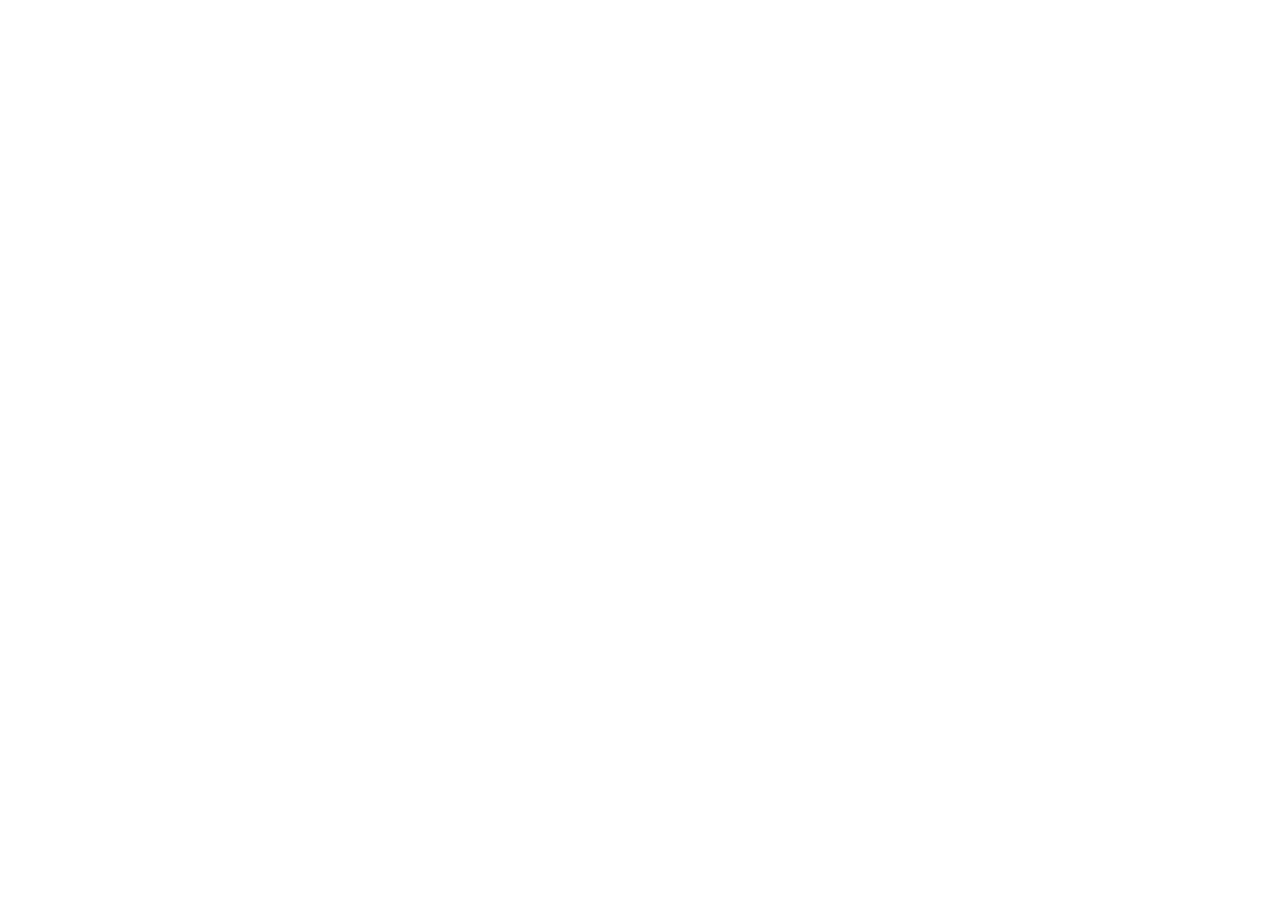
==== commit 50fa3e30: "Redirect public page to the secure shared platform" ====
--- a/index.html
+++ b/index.html
@@ -1,284 +1,21 @@
 <!doctype html>
 <html lang="ar" dir="rtl">
 <head>
-  <meta charset="utf-8"><meta name="viewport" content="width=device-width,initial-scale=1"><meta name="theme-color" content="#244c41">
-  <meta name="description" content="العرض التنفيذي لحجم أعمال المديرية العامة لخدمات المتعاملين، يناير إلى أغسطس 2026">
-  <title>حجم أعمال خدمات المتعاملين | العرض التنفيذي</title>
-  <link rel="icon" type="image/svg+xml" href="data:image/svg+xml,%3Csvg xmlns='http://www.w3.org/2000/svg' viewBox='0 0 64 64'%3E%3Crect width='64' height='64' rx='16' fill='%23244c41'/%3E%3Cpath d='M18 18h28v8H27v7h15v8H27v7h19v8H18z' fill='%23d5b36b'/%3E%3C/svg%3E">
+  <meta charset="utf-8">
+  <meta name="viewport" content="width=device-width,initial-scale=1">
+  <meta http-equiv="refresh" content="0;url=https://spf-customer-services-secure.spf2040.chatgpt.site/">
+  <link rel="canonical" href="https://spf-customer-services-secure.spf2040.chatgpt.site/">
+  <title>تم نقل المنصة</title>
   <style>
-    :root{--green:#244c41;--green2:#173d34;--mint:#6eb39e;--gold:#d5b36b;--cream:#f7f3ea;--paper:#fffdf8;--maroon:#5b102c;--lav:#765985;--orange:#d77638;--ink:#173b32;--muted:#6f7974;--line:#ded8ca;--shadow:0 22px 65px rgba(7,35,28,.22);font-family:"Tahoma","Segoe UI",Arial,sans-serif;color-scheme:light}
-    *{box-sizing:border-box}html{scroll-behavior:smooth}body{margin:0;background:#1e4a3e;color:var(--ink);font-size:16px;line-height:1.5;min-height:100vh}button,select,input{font:inherit}button{cursor:pointer}.app{min-height:100vh;padding-bottom:68px;background:radial-gradient(circle at 76% 15%,rgba(111,190,165,.55),transparent 34%),radial-gradient(circle at 7% 88%,rgba(214,159,65,.75),transparent 29%),linear-gradient(120deg,#153d34 0%,#2c6858 58%,#5eb294 100%);position:relative;overflow:hidden}.app:before{content:"";position:fixed;inset:150px 0 55px;pointer-events:none;opacity:.18;background:repeating-radial-gradient(ellipse at 72% 40%,transparent 0 45px,rgba(255,255,255,.5) 46px 47px,transparent 48px 72px)}
-    .masthead{height:104px;padding:15px clamp(22px,4vw,64px);display:flex;align-items:center;color:#fff;border-bottom:1px solid rgba(255,255,255,.22);position:relative;z-index:3}.brand{display:flex;align-items:center;gap:15px}.logo{width:64px;height:64px;border-radius:50%;background:#fff;color:var(--green);display:grid;place-items:center;font-weight:900;box-shadow:0 8px 24px rgba(0,0,0,.13);font-size:1.35rem}.brand small{display:block;color:#e1d6b7;font-size:.78rem}.brand h1{margin:3px 0 0;font-size:clamp(1.15rem,2vw,1.75rem)}.actions{margin-inline-start:auto;display:flex;gap:9px;align-items:center}.year{border:1px solid rgba(255,255,255,.23);border-radius:999px;padding:7px 13px;font-size:.78rem;color:#e7efe9}.action{border:1px solid rgba(255,255,255,.35);background:rgba(14,48,39,.22);color:#fff;padding:10px 16px;border-radius:10px;font-weight:700}.action.accent{background:var(--maroon);border-color:#fff}.nav{height:67px;background:rgba(13,52,42,.9);display:flex;align-items:center;justify-content:center;gap:8px;padding:0 clamp(12px,3vw,50px);overflow:auto;position:relative;z-index:3}.nav button{border:0;background:transparent;color:#f1f6f3;padding:11px 17px;border-radius:7px;white-space:nowrap;font-weight:700}.nav button.active{background:#ecd8a6;color:#173b32;box-shadow:0 4px 14px rgba(0,0,0,.15)}
-    .workspace{position:relative;z-index:2;padding:28px clamp(18px,4vw,56px)}.slide{display:none;background:linear-gradient(135deg,rgba(255,253,248,.98),rgba(246,242,232,.98));border:1px solid rgba(255,255,255,.7);border-radius:6px;min-height:calc(100vh - 255px);box-shadow:var(--shadow);padding:30px;overflow:hidden;position:relative}.slide:before{content:"";position:absolute;width:420px;height:420px;border:74px solid rgba(93,133,119,.055);border-radius:50%;left:-170px;bottom:-240px}.slide.active{display:block}.slide-head{display:flex;align-items:flex-start;justify-content:space-between;gap:18px;padding-bottom:18px;border-bottom:1px solid #d8c9a8;position:relative;z-index:1}.kicker{color:#92713c;font-size:.8rem;font-weight:800;margin-bottom:6px}.slide h2{font-size:clamp(1.6rem,3vw,2.7rem);line-height:1.25;margin:0;color:var(--green)}.slide-intro{max-width:480px;color:var(--muted);font-size:.9rem;text-align:left}.content{position:relative;z-index:1;margin-top:22px}
-    .hero-layout{display:grid;grid-template-columns:1fr 1.72fr;gap:22px}.spotlight{min-height:300px;background:linear-gradient(150deg,#6a1535,var(--maroon));color:#fff;border-radius:130px 130px 28px 28px;padding:58px 32px 28px;display:flex;flex-direction:column;justify-content:center;text-align:center;box-shadow:inset 0 0 0 1px rgba(255,255,255,.12)}.spotlight .question{color:#efd9a1;font-weight:700}.spotlight strong{font-size:clamp(3rem,6vw,5.4rem);line-height:1.05;margin:15px 0 4px}.spotlight small{color:#e7dbe0}.executive-copy{padding:8px 6px}.executive-copy h3{font-size:clamp(1.6rem,3vw,3.2rem);line-height:1.35;margin:0;color:var(--green)}.executive-copy p{font-size:1.05rem;color:var(--muted);max-width:780px}.period{display:inline-flex;background:rgba(36,76,65,.08);color:var(--green);border-radius:999px;padding:7px 12px;font-size:.78rem}.signal-grid{display:grid;grid-template-columns:repeat(4,1fr);gap:14px;margin-top:20px}.signal{min-height:164px;padding:19px;border-radius:16px;background:var(--green);color:#fff;position:relative;overflow:hidden}.signal:nth-child(2n){background:var(--maroon)}.signal:after,.metric:after{content:"";position:absolute;width:115px;height:115px;border:18px solid rgba(255,255,255,.07);border-radius:50%;inset:auto -44px -55px auto}.signal .index{color:var(--gold);font-size:.78rem;font-weight:800}.signal h4{margin:8px 0 12px;font-size:.9rem}.signal strong{font-size:clamp(1.6rem,2.8vw,2.5rem);color:#f0d28e;display:block}.signal small{color:#dce8e3}
-    .metric-grid{display:grid;grid-template-columns:repeat(4,1fr);gap:14px}.metric{background:var(--paper);border:1px solid var(--line);border-radius:15px;padding:19px;min-height:145px;position:relative;overflow:hidden}.metric.dark{background:var(--green);color:#fff;border-color:var(--green)}.metric.maroon{background:var(--maroon);color:#fff;border-color:var(--maroon)}.metric.lav{background:#eee8f2;border-color:#e4dce9}.metric.orange{background:#f7e5d8;border-color:#efcfba}.metric .label{font-size:.82rem;color:var(--muted)}.metric.dark .label,.metric.maroon .label{color:#d9e5e0}.metric strong{display:block;font-size:clamp(1.8rem,3vw,3rem);line-height:1.1;margin:14px 0 5px;color:var(--green);font-variant-numeric:tabular-nums}.metric.dark strong,.metric.maroon strong{color:var(--gold)}.metric small{color:var(--muted)}.metric.dark small,.metric.maroon small{color:#d9e5e0}
-    .two-col{display:grid;grid-template-columns:1.18fr .82fr;gap:16px;margin-top:16px}.card{background:rgba(255,255,255,.68);border:1px solid var(--line);border-radius:15px;padding:18px}.card-head{display:flex;justify-content:space-between;align-items:flex-start;gap:12px;margin-bottom:14px}.card h3{margin:0;color:var(--green);font-size:1.05rem}.card .sub{font-size:.76rem;color:var(--muted);margin-top:3px}.chart{height:290px}.chart.tall{height:350px}canvas{width:100%;height:100%}.legend{display:flex;gap:12px;flex-wrap:wrap;color:var(--muted);font-size:.75rem}.legend i{width:9px;height:9px;display:inline-block;border-radius:50%;margin-left:5px}.select-wrap{display:flex;align-items:center;gap:9px;background:#edf1ec;border:1px solid #d4ddd8;padding:7px 12px;border-radius:9px}.select-wrap label{font-size:.75rem;color:var(--muted)}select{border:0;outline:0;background:transparent;color:var(--green);font-weight:800;min-width:150px}.bar-list{display:grid;gap:10px}.bar{display:grid;grid-template-columns:130px 1fr 78px;gap:10px;align-items:center;font-size:.8rem}.track{height:11px;background:#e4e6df;border-radius:999px;overflow:hidden}.fill{height:100%;border-radius:999px;background:linear-gradient(90deg,var(--gold),var(--green))}.bar b{text-align:left;font-variant-numeric:tabular-nums}.table-wrap{max-height:360px;overflow:auto;border:1px solid var(--line);border-radius:12px}table{width:100%;border-collapse:collapse;min-width:420px}th,td{padding:10px 12px;text-align:right;border-bottom:1px solid #e5e0d5;font-size:.78rem}th{position:sticky;top:0;background:#edf0eb;color:#53645e;z-index:1}.num{text-align:left;font-variant-numeric:tabular-nums}.note{font-size:.76rem;color:var(--muted)}.callout{border-right:4px solid var(--gold);background:#f2eee4;padding:12px 14px;border-radius:9px;margin-top:12px}.callout b{display:block;color:var(--green)}.callout span{font-size:.78rem;color:var(--muted)}.map-layout{display:grid;grid-template-columns:minmax(280px,.72fr) 1.28fr;gap:16px;margin-top:16px}.oman-map{min-height:500px;display:grid;place-items:center;background:radial-gradient(circle at 50% 48%,#fff 0,#f4efe3 68%,#eae0c9 100%);overflow:hidden}.map-canvas{position:relative;width:min(100%,360px);aspect-ratio:724/940}.map-canvas img{display:block;width:100%;height:100%;object-fit:contain;filter:drop-shadow(0 18px 18px rgba(28,65,55,.18))}.map-label{position:absolute;left:var(--x);top:var(--y);transform:translate(-50%,-50%);z-index:2;display:inline-flex;align-items:center;gap:5px;white-space:nowrap;background:rgba(255,253,248,.94);border:1px solid rgba(91,16,44,.22);border-radius:999px;padding:3px 7px;color:var(--maroon);font-size:.75rem;font-weight:800;box-shadow:0 3px 10px rgba(20,53,44,.15)}.map-label:before{content:"";width:6px;height:6px;border-radius:50%;background:var(--maroon);box-shadow:0 0 0 3px rgba(91,16,44,.12)}.gov-work{display:grid;gap:16px}.mini-grid{display:grid;grid-template-columns:repeat(3,1fr);gap:12px}.mini{padding:15px;border:1px solid var(--line);border-radius:13px;background:#fff}.mini span{color:var(--muted);font-size:.75rem}.mini strong{display:block;color:var(--green);font-size:1.7rem;margin-top:5px}.section-label{font-size:.77rem;color:#92713c;font-weight:800;margin-bottom:9px}.activity-grid{display:grid;grid-template-columns:1fr 1fr;gap:16px;margin-top:16px}.activity-panel{min-width:0}.activity-badge{display:inline-flex;margin-bottom:8px;padding:5px 10px;border-radius:999px;background:#ecd8a6;color:var(--green);font-size:.72rem;font-weight:900}.activity-bars{margin-bottom:16px}.activity-bars .bar{grid-template-columns:minmax(150px,210px) 1fr 58px}.activity-data td:first-child{font-weight:700;color:var(--green)}.activity-data td.num{font-weight:800}.activity-data tbody tr:last-child td{border-bottom:0}
-    .taj-flow{display:grid;grid-template-columns:repeat(4,1fr);gap:9px;margin-top:15px}.step{border:1px solid var(--line);border-radius:13px;background:#fff;padding:14px}.step b{display:inline-grid;place-items:center;width:28px;height:28px;background:var(--green);color:#fff;border-radius:9px;margin-left:6px}.step strong{font-size:.84rem}.step p{font-size:.73rem;color:var(--muted);margin:7px 0 0}.donut-wrap{display:flex;align-items:center;justify-content:center;gap:30px;height:260px}.donut{width:190px;height:190px;border-radius:50%;background:conic-gradient(var(--orange) 0 45.8%,var(--green) 45.8% 100%);position:relative}.donut:after{content:"";position:absolute;inset:28px;border-radius:50%;background:var(--paper)}.donut-labels{display:grid;gap:13px}.donut-labels strong{font-size:1.6rem;display:block}.dot{width:10px;height:10px;display:inline-block;border-radius:50%;margin-left:7px}
-    .pager{position:fixed;z-index:10;bottom:0;left:0;right:0;height:58px;background:rgba(12,52,42,.96);border-top:1px solid rgba(255,255,255,.16);display:flex;align-items:center;justify-content:space-between;padding:0 clamp(18px,4vw,56px);color:#fff}.pager button{background:transparent;border:1px solid rgba(213,179,107,.5);color:#fff;border-radius:8px;padding:8px 18px}.pager button:disabled{opacity:.35}.pager-status{font-size:.82rem;color:#d9e5e0}
-    dialog{border:0;border-radius:16px;max-width:620px;width:calc(100% - 30px);padding:0;color:var(--ink)}dialog::backdrop{background:rgba(5,31,24,.66);backdrop-filter:blur(3px)}.dialog-inner{padding:24px}.dialog-head{display:flex;justify-content:space-between;align-items:center}.dialog-head h3{margin:0}.close{border:0;background:#eef1ec;border-radius:8px;padding:7px 10px}.drop{border:2px dashed #ccd6d0;border-radius:12px;padding:22px;text-align:center;margin:16px 0}.dialog-actions{display:flex;gap:8px;justify-content:flex-end}.btn{border:1px solid #cad4cf;border-radius:9px;background:#fff;color:var(--green);padding:9px 13px}.btn.primary{background:var(--green);color:#fff}.toast{position:fixed;z-index:30;bottom:74px;left:24px;background:var(--maroon);color:#fff;border-radius:9px;padding:10px 14px;opacity:0;transform:translateY(30px);transition:.2s}.toast.show{opacity:1;transform:none}
-    @media(max-width:1050px){.hero-layout,.two-col,.map-layout,.activity-grid{grid-template-columns:1fr}.signal-grid,.metric-grid{grid-template-columns:repeat(2,1fr)}.spotlight{min-height:240px;border-radius:90px 90px 24px 24px}.slide{min-height:auto}.taj-flow{grid-template-columns:repeat(2,1fr)}.oman-map{min-height:420px}}
-    @media(max-width:700px){.masthead{height:auto;padding:13px 16px;flex-wrap:wrap}.logo{width:48px;height:48px}.actions{width:100%;margin:8px 0 0}.year{display:none}.action{flex:1;padding:8px}.nav{justify-content:flex-start;height:58px}.workspace{padding:14px 10px 78px}.slide{padding:18px;border-radius:4px}.slide-head{display:block}.slide-intro{text-align:right;margin-top:8px}.signal-grid,.metric-grid,.taj-flow,.mini-grid{grid-template-columns:1fr}.signal{min-height:145px}.bar{grid-template-columns:95px 1fr 63px}.chart{height:245px}.donut-wrap{flex-direction:column;height:auto}.pager{height:62px;padding:0 10px}.pager button{padding:8px 11px}.pager-status{font-size:.7rem}.oman-map{min-height:330px}.map-canvas{width:min(100%,310px)}.map-label{font-size:.75rem;padding:3px 6px}}
-    @media print{body,.app{background:#fff}.masthead,.nav,.pager{display:none}.workspace{padding:0}.slide{display:block!important;min-height:100vh;box-shadow:none;border:0;break-after:page}.slide:last-child{break-after:auto}.chart{height:250px}.metric-grid,.signal-grid{grid-template-columns:repeat(4,1fr)}}
+    body{font-family:system-ui,-apple-system,"Segoe UI",sans-serif;display:grid;place-items:center;min-height:100vh;margin:0;background:#f5f8f6;color:#173f36}
+    main{max-width:42rem;padding:2rem;text-align:center}
+    a{color:#006b57;font-weight:700}
   </style>
 </head>
-<body><main class="app">
-  <header class="masthead"><div class="brand"><div class="logo">ح</div><div><small>صندوق الحماية الاجتماعية · سلطنة عُمان</small><h1>المديرية العامة لخدمات المتعاملين</h1></div></div><div class="actions"><span class="year">عام 2026</span><button class="action" id="updateBtn">تحديث البيانات</button><button class="action accent" id="printBtn">طباعة التقرير</button></div></header>
-  <nav class="nav" aria-label="أقسام العرض"><button class="active" data-tab="overview">الملخص التنفيذي</button><button data-tab="governorates">دوائر المحافظات</button><button data-tab="activities">الأنشطة والفعاليات</button><button data-tab="tajawob">منصة تجاوب</button><button data-tab="contact">مركز الاتصال</button><button data-tab="xplatform">منصة X</button><button data-tab="inperson">الحضور الشخصي للشكاوى</button></nav>
-  <div class="workspace">
-    <section class="slide active" id="overview"><div class="slide-head"><div><div class="kicker">01 · الملخص التنفيذي</div><h2>أبرز مؤشرات حجم الأعمال في مشهد واحد</h2></div><p class="slide-intro">قراءة تنفيذية موسعة للفترة من يناير إلى أغسطس 2026، تجمع المؤشرات الأهم مع إبقاء كل وحدة قياس مستقلة وواضحة.</p></div><div class="content hero-layout"><aside class="spotlight"><span class="question">أكبر كتلة عمل تشغيلية</span><strong>240,437</strong><small>مكالمة واردة إلى مركز الاتصال</small></aside><div class="executive-copy"><span class="period">يناير – أغسطس 2026</span><h3>ثمانية مؤشرات بارزة تلخص نطاق الخدمة والحضور الرقمي والمجتمعي</h3><p>يمتد العمل من زيارات دوائر المحافظات والخدمات الاستباقية، إلى منصة تجاوب ومركز الاتصال وواتساب ومنصة X والحضور الشخصي.</p><div class="callout"><b>واتساب كقناة موحدة</b><span>24,110 معاملة: 23,422 عبر واتساب دوائر المحافظات و688 رسالة واردة عبر واتساب مركز الاتصال.</span></div></div></div><div class="signal-grid"><article class="signal"><span class="index">01</span><h4>عدد زيارات المحافظات</h4><strong>173,545</strong><small>عدد من تمت خدمتهم في مراكز الخدمة</small></article><article class="signal"><span class="index">02</span><h4>خدمات واتساب</h4><strong>24,110</strong><small>23,422 للمحافظات + 688 لمركز الاتصال</small></article><article class="signal"><span class="index">03</span><h4>طلبات منصة تجاوب</h4><strong>5,610</strong><small>97.8% مكتملة</small></article><article class="signal"><span class="index">04</span><h4>مرات الظهور في منصة X</h4><strong>433.6K</strong><small>12,562 تفاعلاً</small></article><article class="signal"><span class="index">05</span><h4>الأنشطة الإعلامية والفعاليات</h4><strong>312</strong><small>نشاطاً وفعالية في دوائر المحافظات</small></article><article class="signal"><span class="index">06</span><h4>الخدمات الميدانية</h4><strong>28,777</strong><small>سجل خدمة عبر دوائر المحافظات</small></article><article class="signal"><span class="index">07</span><h4>الخدمات الاستباقية</h4><strong>3,657</strong><small>نشاطاً خلال عام 2026</small></article><article class="signal"><span class="index">08</span><h4>الشكاوى الحضورية</h4><strong>1,054</strong><small>45.8% من الطلبات الحضورية</small></article></div></section>
-    <section class="slide" id="governorates"><div class="slide-head"><div><div class="kicker">02 · دوائر الحماية الاجتماعية</div><h2>صورة متكاملة لأعمال الدوائر في المحافظات</h2></div><div class="select-wrap"><label for="govSelect">المحافظة</label><select id="govSelect"><option value="all">جميع المحافظات</option><option>مسقط</option><option>ظفار</option><option>مسندم</option><option>البريمي</option><option>الداخلية</option><option>شمال الباطنة</option><option>جنوب الباطنة</option><option>شمال الشرقية</option><option>جنوب الشرقية</option><option>الظاهرة</option><option>الوسطى</option></select></div></div><div class="content"><div class="metric-grid"><article class="metric dark"><span class="label">عدد الزيارات</span><strong id="govVisits">173,545</strong><small id="govCenters">11 محافظة · 13 مركزاً</small></article><article class="metric"><span class="label">الخدمات الميدانية</span><strong id="govField">28,777</strong><small id="govFieldMeta">سجلات الخدمة في الدوائر</small></article><article class="metric orange"><span class="label">الأنشطة الإعلامية والفعاليات</span><strong id="govMedia">312</strong><small id="govMediaMeta">إجمالي الأنشطة والفعاليات</small></article><article class="metric lav"><span class="label">واتساب دوائر المحافظات</span><strong>23,422</strong><small>يناير – أغسطس</small></article></div><div class="map-layout"><article class="card oman-map"><div class="map-canvas" role="img" aria-label="خريطة سلطنة عُمان وأسماء المحافظات"><img id="omanMap" alt="" src="[data-uri]"><span class="map-label" style="--x:56%;--y:5%">مسندم</span><span class="map-label" style="--x:47%;--y:22%">البريمي</span><span class="map-label" style="--x:52%;--y:29%">شمال الباطنة</span><span class="map-label" style="--x:57%;--y:37%">جنوب الباطنة</span><span class="map-label" style="--x:82%;--y:33%">مسقط</span><span class="map-label" style="--x:42%;--y:40%">الظاهرة</span><span class="map-label" style="--x:62%;--y:48%">الداخلية</span><span class="map-label" style="--x:86%;--y:46%">شمال الشرقية</span><span class="map-label" style="--x:84%;--y:57%">جنوب الشرقية</span><span class="map-label" style="--x:59%;--y:66%">الوسطى</span><span class="map-label" style="--x:27%;--y:85%">ظفار</span></div></article><div class="gov-work"><article class="card"><div class="card-head"><div><h3>حجم الزيارات حسب المحافظة</h3><div class="sub">يعرض عدد من تمت خدمتهم تحت مسمى «عدد الزيارات»؛ إجمالي الملفات التفصيلية 173,535 وفارق التسوية 10</div></div></div><div class="bar-list" id="govBars"></div></article><article class="card"><div class="section-label">التواصل المجتمعي وأعمال الدوائر</div><div class="mini-grid"><div class="mini"><span>حضور الأنشطة الإعلامية</span><strong id="govAudience">14,063</strong></div><div class="mini"><span>الخدمات الاستباقية</span><strong id="govProactive">3,657</strong></div><div class="mini"><span>خدمات واتساب المحافظات</span><strong>23,422</strong></div></div><div class="callout"><b>قناة واتساب مستقلة</b><span>يناير–يونيو 15,694 + يوليو–أغسطس 7,728. التوزيع: معلومات عامة 7,948، متابعة الطلبات 6,226، تسليم الوثائق 3,674، رسائل المعاش التقاعدي 3,250، وحجز المواعيد 2,324.</span></div></article></div></div><div class="two-col"><article class="card"><div class="card-head"><div><h3>الأنشطة الإعلامية والفعاليات حسب المحافظة</h3><div class="sub">يعرض الملف 312 نشاطاً وفعالية موزعة على 10 محافظات، بإجمالي حضور بلغ 14,063</div></div></div><div class="bar-list" id="mediaBars"></div></article><article class="card"><div class="card-head"><div><h3 id="serviceTableTitle">الخدمات الأعلى زيارة</h3><div class="sub" id="serviceTableSub">التقرير الإجمالي لجميع المراكز</div></div></div><div class="table-wrap"><table><thead><tr><th>الخدمة</th><th class="num">عدد الزيارات</th></tr></thead><tbody id="serviceRows"></tbody></table></div></article></div></div></section>
-    <section class="slide" id="activities"><div class="slide-head"><div><div class="kicker">03 · الأنشطة والفعاليات</div><h2>الأنشطة والفعاليات حسب الدائرة والتصنيف</h2></div><p class="slide-intro">قراءة تفصيلية للتواصل المجتمعي في دوائر الحماية الاجتماعية، تربط عدد الأنشطة بحجم الحضور وتعرض التصنيف التحليلي المستخرج من مسمى كل نشاط أو فعالية.</p></div><div class="content"><div class="metric-grid"><article class="metric orange"><span class="label">إجمالي الأنشطة والفعاليات</span><strong id="activityTotalCount">312</strong><small>سجلاً في ملف التواصل المجتمعي</small></article><article class="metric dark"><span class="label">إجمالي الحضور</span><strong id="activityTotalAudience">14,063</strong><small>حضوراً مسجلاً</small></article><article class="metric lav"><span class="label">دوائر منفذة</span><strong id="activityDirectorateCount">10</strong><small>دوائر لديها نشاط مسجل</small></article><article class="metric"><span class="label">تصنيفات الأنشطة</span><strong id="activityClassificationCount">9</strong><small>تصنيفات تحليلية</small></article></div><div class="activity-grid"><article class="card activity-panel"><div class="card-head"><div><span class="activity-badge">حسب الدائرة</span><h3>حجم الأنشطة والفعاليات في كل دائرة</h3><div class="sub">جنوب الباطنة والوسطى تتصدران بعدد 52 نشاطاً لكل دائرة</div></div></div><div class="bar-list activity-bars" id="activityDirectorateBars"></div><div class="table-wrap"><table class="activity-data" id="activityDirectorateTable"><thead><tr><th>الدائرة</th><th class="num">الأنشطة</th><th class="num">الحضور</th></tr></thead><tbody><tr><td data-cloud-key="activities.directorates.0.name">دائرة الحماية الاجتماعية بمحافظة جنوب الباطنة</td><td class="num" data-cloud-key="activities.directorates.0.count">52</td><td class="num" data-cloud-key="activities.directorates.0.audience">3,334</td></tr><tr><td data-cloud-key="activities.directorates.1.name">دائرة الحماية الاجتماعية بمحافظة الوسطى</td><td class="num" data-cloud-key="activities.directorates.1.count">52</td><td class="num" data-cloud-key="activities.directorates.1.audience">1,285</td></tr><tr><td data-cloud-key="activities.directorates.2.name">دائرة الحماية الاجتماعية بمحافظة شمال الشرقية</td><td class="num" data-cloud-key="activities.directorates.2.count">46</td><td class="num" data-cloud-key="activities.directorates.2.audience">1,849</td></tr><tr><td data-cloud-key="activities.directorates.3.name">دائرة الحماية الاجتماعية بمحافظة ظفار</td><td class="num" data-cloud-key="activities.directorates.3.count">33</td><td class="num" data-cloud-key="activities.directorates.3.audience">3,419</td></tr><tr><td data-cloud-key="activities.directorates.4.name">دائرة الحماية الاجتماعية بمحافظة شمال الباطنة</td><td class="num" data-cloud-key="activities.directorates.4.count">25</td><td class="num" data-cloud-key="activities.directorates.4.audience">1,226</td></tr><tr><td data-cloud-key="activities.directorates.5.name">دائرة الحماية الاجتماعية بمحافظة مسندم</td><td class="num" data-cloud-key="activities.directorates.5.count">24</td><td class="num" data-cloud-key="activities.directorates.5.audience">353</td></tr><tr><td data-cloud-key="activities.directorates.6.name">دائرة الحماية الاجتماعية بمحافظة البريمي</td><td class="num" data-cloud-key="activities.directorates.6.count">21</td><td class="num" data-cloud-key="activities.directorates.6.audience">514</td></tr><tr><td data-cloud-key="activities.directorates.7.name">دائرة الحماية الاجتماعية بمحافظة جنوب الشرقية</td><td class="num" data-cloud-key="activities.directorates.7.count">20</td><td class="num" data-cloud-key="activities.directorates.7.audience">559</td></tr><tr><td data-cloud-key="activities.directorates.8.name">دائرة الحماية الاجتماعية بمحافظة الظاهرة</td><td class="num" data-cloud-key="activities.directorates.8.count">20</td><td class="num" data-cloud-key="activities.directorates.8.audience">585</td></tr><tr><td data-cloud-key="activities.directorates.9.name">دائرة الحماية الاجتماعية بمحافظة الداخلية</td><td class="num" data-cloud-key="activities.directorates.9.count">19</td><td class="num" data-cloud-key="activities.directorates.9.audience">939</td></tr></tbody></table></div></article><article class="card activity-panel"><div class="card-head"><div><span class="activity-badge">حسب التصنيف</span><h3>توزيع الأنشطة والفعاليات حسب النوع</h3><div class="sub">التصنيف تحليلي، ومبني على مسمى النشاط أو الفعالية في الملف</div></div></div><div class="bar-list activity-bars" id="activityClassificationBars"></div><div class="table-wrap"><table class="activity-data" id="activityClassificationTable"><thead><tr><th>تصنيف النشاط أو الفعالية</th><th class="num">الأنشطة</th><th class="num">الحضور</th></tr></thead><tbody><tr><td data-cloud-key="activities.classifications.0.name">لقاءات وجلسات تعريفية</td><td class="num" data-cloud-key="activities.classifications.0.count">100</td><td class="num" data-cloud-key="activities.classifications.0.audience">4,206</td></tr><tr><td data-cloud-key="activities.classifications.1.name">فعاليات ومشاركات مجتمعية</td><td class="num" data-cloud-key="activities.classifications.1.count">60</td><td class="num" data-cloud-key="activities.classifications.1.audience">4,635</td></tr><tr><td data-cloud-key="activities.classifications.2.name">مبادرات وحملات مجتمعية</td><td class="num" data-cloud-key="activities.classifications.2.count">58</td><td class="num" data-cloud-key="activities.classifications.2.audience">1,686</td></tr><tr><td data-cloud-key="activities.classifications.3.name">ورش عمل وتدريب</td><td class="num" data-cloud-key="activities.classifications.3.count">48</td><td class="num" data-cloud-key="activities.classifications.3.audience">1,404</td></tr><tr><td data-cloud-key="activities.classifications.4.name">محاضرات وندوات توعوية</td><td class="num" data-cloud-key="activities.classifications.4.count">25</td><td class="num" data-cloud-key="activities.classifications.4.audience">1,065</td></tr><tr><td data-cloud-key="activities.classifications.5.name">زيارات وأنشطة ميدانية</td><td class="num" data-cloud-key="activities.classifications.5.count">10</td><td class="num" data-cloud-key="activities.classifications.5.audience">526</td></tr><tr><td data-cloud-key="activities.classifications.6.name">أنشطة تعريفية وخدمية</td><td class="num" data-cloud-key="activities.classifications.6.count">7</td><td class="num" data-cloud-key="activities.classifications.6.audience">113</td></tr><tr><td data-cloud-key="activities.classifications.7.name">أنشطة إعلامية وتوعوية</td><td class="num" data-cloud-key="activities.classifications.7.count">3</td><td class="num" data-cloud-key="activities.classifications.7.audience">393</td></tr><tr><td data-cloud-key="activities.classifications.8.name">أنشطة أخرى</td><td class="num" data-cloud-key="activities.classifications.8.count">1</td><td class="num" data-cloud-key="activities.classifications.8.audience">35</td></tr></tbody></table></div></article></div><div class="callout"><b>طريقة القراءة والتحديث</b><span>جميع مسميات الدوائر والأعداد في الجدولين قابلة للتعديل من زر «تعديل وحفظ البيانات». بعد الحفظ تُحدّث الرسوم والمؤشرات تلقائياً وتظهر النسخة نفسها لجميع المستخدمين. لا يظهر سجل لمحافظة مسقط في ملف التواصل المجتمعي المعتمد.</span></div></div></section>
-    <section class="slide" id="tajawob"><div class="slide-head"><div><div class="kicker">04 · منصة تجاوب</div><h2>صوت المتعامل في مسار قابل للقياس</h2></div><p class="slide-intro">اعتمد العرض تقرير يناير إلى أغسطس الأحدث، ويشمل كل طلبات المنصة وفق نطاق العمل المعتمد.</p></div><div class="content"><div class="metric-grid"><article class="metric lav"><span class="label">إجمالي الطلبات</span><strong>5,610</strong><small>يناير – أغسطس</small></article><article class="metric dark"><span class="label">نسبة الإكمال</span><strong>97.8%</strong><small>5,488 طلباً مكتملاً</small></article><article class="metric"><span class="label">الاستفسارات</span><strong>3,499</strong><small>62.4% من الطلبات</small></article><article class="metric maroon"><span class="label">الشكاوى</span><strong>1,879</strong><small>33.5% من الطلبات</small></article></div><div class="taj-flow"><div class="step"><b>1</b><strong>استقبال الطلب</strong><p>شكوى أو استفسار أو مقترح أو بلاغ</p></div><div class="step"><b>2</b><strong>التصنيف والإسناد</strong><p>تحديد الجهة والخدمة المعنية</p></div><div class="step"><b>3</b><strong>المعالجة والإغلاق</strong><p>متابعة الإنجاز وإتمام الحل</p></div><div class="step"><b>4</b><strong>قياس التجربة</strong><p>متابعة الزمن وجودة الاستجابة</p></div></div><div class="two-col"><article class="card"><div class="card-head"><div><h3>اتجاه الطلبات شهرياً</h3><div class="sub">حجم الطلبات خلال الفترة</div></div></div><div class="chart"><canvas id="tajChart"></canvas></div></article><article class="card"><div class="card-head"><div><h3>تركيبة الطلبات</h3><div class="sub">توزيع إجمالي الفترة</div></div></div><div class="bar-list" id="tajBars"></div><div class="callout"><b>أعلى يوم: 27 أبريل</b><span>97 طلباً، بينما كانت الفترة من 11 صباحاً إلى 12 ظهراً الأكثر نشاطاً.</span></div></article></div></div></section>
-    <section class="slide" id="contact"><div class="slide-head"><div><div class="kicker">05 · مركز الاتصال</div><h2>الحجم مرتفع، والمؤشرات النوعية تحدد جودة الاستجابة</h2></div><p class="slide-intro">يُعرض حجم المكالمات منفصلاً عن الرسائل الواردة عبر واتساب. حقل «إجمالي المكالمات المجابة» في المصدر متعارض حسابياً، لذلك لا يدخل الملخص.</p></div><div class="content"><div class="metric-grid"><article class="metric dark"><span class="label">المكالمات الواردة</span><strong data-total="calls">240,437</strong><small>يناير – أغسطس</small></article><article class="metric"><span class="label">نسبة الاستجابة المنشورة</span><strong>97.4%</strong><small>متوسط الفترة</small></article><article class="metric lav"><span class="label">مستوى الخدمة</span><strong>92.2%</strong><small>المتوسط المنشور</small></article><article class="metric maroon"><span class="label">رضا المتعاملين</span><strong>86.7%</strong><small>متوسط الفترة</small></article></div><div class="two-col"><article class="card"><div class="card-head"><div><h3>المكالمات الواردة شهرياً</h3><div class="sub">فبراير سجل الحجم الأعلى: 37,949 مكالمة</div></div></div><div class="chart tall"><canvas id="callChart"></canvas></div></article><article class="card"><div class="card-head"><div><h3>قنوات المركز المساندة</h3><div class="sub">مؤشرات مستقلة عن المكالمات</div></div></div><div class="metric-grid" style="grid-template-columns:1fr 1fr"><article class="metric"><span class="label">الرسائل الواردة عبر واتساب</span><strong data-total="waCenter">688</strong><small>Inbound Messages · المؤشر المعتمد</small></article><article class="metric"><span class="label">رد الاتصال</span><strong>2,528</strong><small>مكالمة مجابة لاحقاً</small></article><article class="metric"><span class="label">متوسط الانتظار</span><strong>00:43</strong><small>دقيقة:ثانية</small></article><article class="metric"><span class="label">متوسط المكالمة</span><strong>03:15</strong><small>دقيقة:ثانية</small></article></div><div class="callout"><b>تنبيه المصدر</b><span>القيمة 102,963 لا تتسق مع حجم المكالمات ونسبة الاستجابة، ولذلك حُجبت من العرض التنفيذي.</span></div></article></div></div></section>
-    <section class="slide" id="xplatform"><div class="slide-head"><div><div class="kicker">06 · منصة X</div><h2>الظهور واسع، والتفاعل يكشف جودة المحتوى</h2></div><p class="slide-intro">دُمجت بيانات يناير إلى يوليو مع لقطة تحليلات أغسطس، وصُحح معدل التفاعل ليكون مرجحاً بالحجم بدلاً من جمع النسب الشهرية.</p></div><div class="content"><div class="metric-grid"><article class="metric maroon"><span class="label">مرات الظهور</span><strong data-total="xImp">433.6K</strong><small>يناير – أغسطس</small></article><article class="metric dark"><span class="label">التفاعلات</span><strong>12,562</strong><small>إجمالي الفترة</small></article><article class="metric lav"><span class="label">معدل التفاعل المرجح</span><strong>2.90%</strong><small>التفاعلات ÷ مرات الظهور</small></article><article class="metric"><span class="label">زيارات الملف الشخصي</span><strong>4,355</strong><small>إجمالي الفترة</small></article></div><div class="two-col"><article class="card"><div class="card-head"><div><h3>مرات الظهور شهرياً</h3><div class="sub">مايو سجل أعلى وصول: 84,800</div></div></div><div class="chart tall"><canvas id="xChart"></canvas></div></article><article class="card"><div class="card-head"><div><h3>التفاعل التفصيلي</h3><div class="sub">المؤشرات التراكمية بعد إضافة أغسطس</div></div></div><div class="bar-list" id="xBars"></div><div class="callout"><b>ردود فريق العناية: 2,918</b><span>مؤشر تشغيلي مختلف عن 659 «رداً» تظهر في تحليلات الحساب.</span></div></article></div></div></section>
-    <section class="slide" id="inperson"><div class="slide-head"><div><div class="kicker">07 · الحضور الشخصي</div><h2>الشكاوى تمثل قرابة نصف الطلبات الحضورية</h2></div><p class="slide-intro">يعرض المصدر 1,054 شكوى للفترة كاملة. التوزيع الشهري المتاح يخص جميع الطلبات الحضورية، وليس الشكاوى وحدها.</p></div><div class="content"><div class="metric-grid"><article class="metric dark"><span class="label">كل الطلبات الحضورية</span><strong data-total="inPerson">2,303</strong><small>شكاوى واستفسارات</small></article><article class="metric maroon"><span class="label">الشكاوى</span><strong>1,054</strong><small>45.8% من الطلبات</small></article><article class="metric"><span class="label">الاستفسارات</span><strong>1,249</strong><small>54.2% من الطلبات</small></article><article class="metric lav"><span class="label">طلبات الأفراد</span><strong>1,774</strong><small>77% من الطلبات</small></article></div><div class="two-col"><article class="card"><div class="card-head"><div><h3>جميع الطلبات الحضورية حسب الشهر</h3><div class="sub">أبريل الأعلى بحجم 519 طلباً</div></div></div><div class="chart tall"><canvas id="personChart"></canvas></div></article><article class="card"><div class="card-head"><div><h3>الشكاوى والاستفسارات</h3><div class="sub">تركيبة إجمالي الفترة</div></div></div><div class="donut-wrap"><div class="donut" aria-label="45.8% شكاوى و54.2% استفسارات"></div><div class="donut-labels"><div><span class="dot" style="background:#d77638"></span>الشكاوى<strong>1,054</strong></div><div><span class="dot" style="background:#244c41"></span>الاستفسارات<strong>1,249</strong></div></div></div><div class="callout"><b>المديرية الأعلى في الشكاوى</b><span>المديرية العامة للاشتراكات: 276 شكوى من الصفوف الظاهرة في التقرير.</span></div></article></div></div></section>
-  </div><footer class="pager"><button id="prevBtn">→ السابق</button><div class="pager-status" id="pagerStatus">01 / 07 — الملخص التنفيذي</div><button id="nextBtn">التالي ←</button></footer>
-</main>
-<dialog id="updateDialog"><div class="dialog-inner"><div class="dialog-head"><h3>تحديث البيانات الشهرية</h3><button class="close" id="closeDialog">×</button></div><p class="note">حمّل قالب Excel، حدّث القيم الشهرية، ثم ارفعه ليتم حفظها مركزياً وظهورها على جميع الأجهزة.</p><div class="drop"><input type="file" id="csvFile" accept=".xlsx,.xls,.csv,application/vnd.openxmlformats-officedocument.spreadsheetml.sheet,application/vnd.ms-excel,text/csv"><p class="note">يدعم Excel وCSV: الشهر، الخدمات الميدانية، المكالمات، واتساب، تجاوب، ظهور X، الحضور الشخصي</p></div><div class="dialog-actions"><button class="btn" id="templateBtn">تنزيل قالب Excel</button><button class="btn" id="resetBtn">استعادة المصدر</button><button class="btn primary" id="importBtn">استيراد</button></div></div></dialog><div class="toast" id="toast"></div>
-<script>
-window.VISITS_BY_GOV={"شمال الشرقية":{"branches":["ابراء"],"totals":{"arrived":10058,"served":10159,"noShow":7,"under":8982,"over":1184},"services":[["منفعة دعم دخل الأسرة",4156,4213,1,3740,474],["الاستفسارات العامة",2168,2174,2,1887,289],["الاشتراكات",677,682,0,594,88],["الخدمات الذاتية",625,633,1,578,56],["معاش تقاعدي / منحة",491,495,2,429,68],["تسجيل منفعة",475,476,1,446,31],["البيانات",418,423,0,373,50],["بيان عن قيمة المنفعة",385,391,0,338,53],["تغيير الحساب البنكي",188,190,0,173,17],["الأمان الوظيفي",109,109,0,93,16],["إصابة عمل",96,96,0,80,16],["احتساب قيمة المعاش",85,87,0,78,9],["المتابعة السنوية",55,57,0,55,2],["ضم مدد خدمة",38,39,0,36,3],["صرف مكافأة",31,31,0,30,1],["إجازة الأمومة والأبوة",25,25,0,23,2],["إعانة فقد",21,21,0,17,4],["الاستشارات التأمينية",5,5,0,5,0],["ذوي الاحتياجات الخاصة",5,7,0,2,5],["دعم فني",3,3,0,3,0],["مد الحماية",2,2,0,2,0]]},"البريمي":{"branches":["البريمي"],"totals":{"arrived":14348,"served":14425,"noShow":1,"under":9433,"over":4994},"services":[["منفعة دعم دخل الأسرة",5252,5280,1,3392,1889],["الخدمات الذاتية",2627,2649,0,1681,968],["معاش تقاعدي / منحة",1424,1431,0,978,453],["الاستفسارات العامة",1023,1024,0,723,301],["الاشتراكات",907,914,0,568,346],["تسجيل منفعة",732,734,0,485,249],["البيانات",469,471,0,331,141],["الاستشارات التأمينية",364,367,0,255,112],["صرف مكافأة",254,254,0,168,86],["احتساب قيمة المعاش",243,243,0,167,76],["بيان عن قيمة المنفعة",233,234,0,147,87],["الأمان الوظيفي",213,214,0,152,62],["تغيير الحساب البنكي",188,188,0,128,60],["ضم مدد خدمة",121,121,0,72,49],["إصابة عمل",76,77,0,52,25],["المتابعة السنوية",68,68,0,47,21],["ذوي الاحتياجات الخاصة",58,59,0,24,35],["إجازة الأمومة والأبوة",38,38,0,25,13],["دعم فني",34,34,0,23,11],["مد الحماية",15,15,0,9,6],["إعانة فقد",8,8,0,6,2],["تقديم المقترحات",1,2,0,0,2]]},"جنوب الباطنة":{"branches":["الرستاق"],"totals":{"arrived":19751,"served":19816,"noShow":12,"under":10305,"over":9523},"services":[["الاستفسارات العامة",6626,6646,9,3284,3371],["الخدمات الذاتية",4398,4423,0,2170,2253],["منفعة دعم دخل الأسرة",3590,3598,0,1671,1927],["ذوي الاحتياجات الخاصة",1534,1533,0,1140,393],["تسجيل منفعة",1057,1062,0,586,476],["الاشتراكات",847,850,1,389,462],["تغيير الحساب البنكي",619,620,0,444,176],["البيانات",207,206,1,123,84],["الأمان الوظيفي",192,192,0,90,102],["بيان عن قيمة المنفعة",177,181,0,108,73],["معاش تقاعدي / منحة",159,160,0,80,80],["الاستشارات التأمينية",118,118,0,67,51],["احتساب قيمة المعاش",79,80,0,51,29],["ضم مدد خدمة",45,45,0,26,19],["إصابة عمل",31,30,1,25,6],["صرف مكافأة",26,26,0,18,8],["دعم فني",13,13,0,11,2],["المتابعة السنوية",11,11,0,9,2],["إجازة الأمومة والأبوة",8,8,0,5,3],["إعانة فقد",7,7,0,4,3],["مد الحماية",5,5,0,3,2],["تقديم الشكاوى",2,2,0,1,1]]},"مسقط":{"branches":["العريمي بوليڤارد","الفرع الرئيسي","بوشر"],"totals":{"arrived":53725,"served":50843,"noShow":2972,"under":29789,"over":24081},"services":[["الاشتراكات",11888,11317,560,6030,5864],["معاش تقاعدي / منحة",7446,7120,369,3515,3989],["الاستفسارات العامة",6527,6148,379,4927,1600],["منفعة دعم دخل الأسرة",5817,5375,459,3119,2719],["الخدمات الذاتية",3873,3858,16,1570,2305],["احتساب قيمة المعاش",2927,2721,217,1614,1328],["البيانات",2910,2861,58,2019,902],["تسجيل منفعة",2795,2571,234,1531,1276],["بيان عن قيمة المنفعة",2094,1880,221,1227,875],["إصابة عمل",1675,1588,89,769,912],["تقديم الشكاوى",1596,1478,118,1447,151],["الأمان الوظيفي",1066,1005,62,505,563],["تغيير الحساب البنكي",1061,975,92,585,482],["ذوي الاحتياجات الخاصة",604,598,2,139,462],["صرف مكافأة",308,288,19,138,169],["ضم مدد خدمة",266,247,20,113,154],["الاستشارات التأمينية",263,254,9,213,50],["إجازة الأمومة والأبوة",224,211,12,121,103],["دعم فني",157,144,13,86,71],["إعانة فقد",109,95,14,42,67],["تقديم المقترحات",58,56,2,51,7],["مد الحماية",42,40,3,20,23],["المتابعة السنوية",13,9,4,8,5],["تسليم ومتابعة الوثائق",6,4,0,0,4]]},"شمال الباطنة":{"branches":["صحار"],"totals":{"arrived":24383,"served":24274,"noShow":135,"under":6074,"over":18335},"services":[["منفعة دعم دخل الأسرة",8913,8898,25,2182,6741],["احتساب قيمة المعاش",3390,3360,36,470,2926],["الاشتراكات",3150,3125,29,554,2600],["الخدمات الذاتية",2609,2609,1,1758,852],["تسجيل منفعة",1484,1474,13,250,1237],["الأمان الوظيفي",951,945,6,109,842],["بيان عن قيمة المنفعة",718,718,1,154,565],["إصابة عمل",638,632,5,66,571],["ذوي الاحتياجات الخاصة",556,555,0,190,365],["صرف مكافأة",483,481,2,52,431],["تغيير الحساب البنكي",453,451,2,113,340],["دعم فني",266,263,3,29,237],["ضم مدد خدمة",210,209,4,29,184],["البيانات",191,189,2,25,166],["المتابعة السنوية",124,124,0,17,107],["الاستفسارات العامة",106,105,1,51,55],["إجازة الأمومة والأبوة",59,57,2,6,53],["معاش تقاعدي / منحة",34,34,0,8,26],["إعانة فقد",30,27,3,2,28],["الاستشارات التأمينية",9,9,0,5,4],["مد الحماية",9,9,0,4,5]]},"ظفار":{"branches":["صلالة"],"totals":{"arrived":15699,"served":15839,"noShow":23,"under":1634,"over":14228},"services":[["منفعة دعم دخل الأسرة",3152,3190,5,252,2943],["البيانات",3141,3161,4,317,2848],["معاش تقاعدي / منحة",3028,3075,9,335,2749],["الخدمات الذاتية",2163,2157,4,250,1911],["بيان عن قيمة المنفعة",717,723,1,67,657],["تسجيل منفعة",692,702,0,62,640],["احتساب قيمة المعاش",646,650,0,77,573],["الاشتراكات",546,553,0,73,480],["تغيير الحساب البنكي",295,298,0,42,256],["الاستفسارات العامة",288,292,0,22,270],["إعانة فقد",203,206,0,26,180],["الأمان الوظيفي",166,168,0,18,150],["صرف مكافأة",155,155,0,15,140],["ضم مدد خدمة",150,151,0,19,132],["المتابعة السنوية",120,120,0,20,100],["إصابة عمل",112,113,0,11,102],["إجازة الأمومة والأبوة",87,87,0,19,68],["مد الحماية",23,23,0,8,15],["دعم فني",10,10,0,1,9],["الاستشارات التأمينية",5,5,0,0,5]]},"جنوب الشرقية":{"branches":["صور"],"totals":{"arrived":9412,"served":9423,"noShow":4,"under":5664,"over":3763},"services":[["الاستفسارات العامة",3615,3622,1,2208,1415],["منفعة دعم دخل الأسرة",1576,1576,1,938,639],["بيان عن قيمة المنفعة",1078,1079,0,638,441],["الخدمات الذاتية",1068,1068,0,613,455],["تسجيل منفعة",660,659,1,389,271],["البيانات",386,387,0,225,162],["معاش تقاعدي / منحة",367,368,0,243,125],["الاشتراكات",361,361,0,225,136],["تغيير الحساب البنكي",121,120,1,71,50],["الأمان الوظيفي",44,44,0,28,16],["الاستشارات التأمينية",41,41,0,21,20],["احتساب قيمة المعاش",21,22,0,15,7],["صرف مكافأة",16,16,0,14,2],["إصابة عمل",15,16,0,12,4],["دعم فني",14,14,0,6,8],["ضم مدد خدمة",11,12,0,8,4],["إعانة فقد",8,8,0,4,4],["المتابعة السنوية",4,4,0,3,1],["مد الحماية",3,3,0,2,1],["إجازة الأمومة والأبوة",2,2,0,1,1],["ذوي الاحتياجات الخاصة",1,1,0,0,1]]},"الوسطى":{"branches":["محافظة الوسطى"],"totals":{"arrived":2598,"served":2583,"noShow":31,"under":1658,"over":958},"services":[["الاستفسارات العامة",1432,1437,2,915,524],["الخدمات الذاتية",356,356,2,232,126],["منفعة دعم دخل الأسرة",179,170,9,131,48],["تسجيل منفعة",164,165,1,127,40],["الاستشارات التأمينية",146,140,4,73,71],["ذوي الاحتياجات الخاصة",72,73,4,27,50],["دعم فني",45,46,0,22,24],["الاشتراكات",42,41,1,29,13],["احتساب قيمة المعاش",33,32,1,21,12],["بيان عن قيمة المنفعة",28,26,2,20,8],["إعانة فقد",23,22,1,10,13],["البيانات",20,19,1,16,5],["معاش تقاعدي / منحة",11,12,0,7,5],["المتابعة السنوية",11,10,1,8,3],["تغيير الحساب البنكي",9,8,1,6,3],["صرف مكافأة",9,9,0,4,5],["ضم مدد خدمة",8,8,0,4,4],["مد الحماية",4,4,0,3,1],["تقديم الشكاوى",2,2,0,0,2],["تقديم المقترحات",2,2,0,1,1],["إصابة عمل",1,0,1,1,0],["الأمان الوظيفي",1,1,0,1,0]]},"مسندم":{"branches":["محافظة مُسَنْدَم"],"totals":{"arrived":4885,"served":4893,"noShow":1,"under":4577,"over":330},"services":[["الخدمات الذاتية",1520,1519,0,1432,92],["الاستفسارات العامة",573,573,0,540,34],["الاستشارات التأمينية",553,555,0,524,33],["تسجيل منفعة",231,232,0,226,7],["تغيير الحساب البنكي",228,230,0,224,6],["البيانات",194,196,0,194,4],["منفعة دعم دخل الأسرة",179,179,0,167,12],["دعم فني",164,165,0,158,7],["بيان عن قيمة المنفعة",161,161,0,152,9],["الاشتراكات",159,159,0,153,7],["ذوي الاحتياجات الخاصة",133,133,0,94,39],["المتابعة السنوية",104,104,0,94,10],["احتساب قيمة المعاش",103,102,1,87,16],["مد الحماية",97,99,0,95,4],["إصابة عمل",81,81,0,81,0],["تقديم الشكاوى",79,80,0,74,6],["صرف مكافأة",76,75,0,55,21],["معاش تقاعدي / منحة",62,62,0,61,1],["تقديم المقترحات",54,54,0,37,17],["الأمان الوظيفي",44,44,0,42,2],["إعانة فقد",36,36,0,36,0],["إجازة الأمومة والأبوة",31,31,0,30,1],["ضم مدد خدمة",23,23,0,21,2]]},"الداخلية":{"branches":["نزوى"],"totals":{"arrived":10490,"served":10494,"noShow":7,"under":4038,"over":6463},"services":[["الاستفسارات العامة",3437,3443,2,1197,2248],["منفعة دعم دخل الأسرة",1324,1327,0,551,776],["الاشتراكات",1149,1148,1,324,825],["الخدمات الذاتية",866,867,0,516,351],["البيانات",627,627,0,315,312],["تسجيل منفعة",624,622,2,252,372],["دعم فني",487,487,0,170,317],["معاش تقاعدي / منحة",423,422,1,151,272],["تغيير الحساب البنكي",319,319,0,146,173],["الأمان الوظيفي",282,282,0,76,206],["المتابعة السنوية",265,265,0,97,168],["الاستشارات التأمينية",206,206,0,79,127],["إصابة عمل",200,200,0,62,138],["احتساب قيمة المعاش",92,92,0,27,65],["صرف مكافأة",52,52,0,14,38],["بيان عن قيمة المنفعة",49,49,0,28,21],["إجازة الأمومة والأبوة",35,35,0,12,23],["ضم مدد خدمة",33,32,1,9,24],["ذوي الاحتياجات الخاصة",19,18,0,11,7],["مد الحماية",1,1,0,1,0]]},"الظاهرة":{"branches":["عبري"],"totals":{"arrived":10781,"served":10786,"noShow":15,"under":1569,"over":9232},"services":[["الاستفسارات العامة",5233,5239,5,661,4583],["الخدمات الذاتية",2043,2048,1,387,1662],["الاشتراكات",891,887,5,100,792],["تسجيل منفعة",721,724,1,139,586],["الاستشارات التأمينية",517,517,0,67,450],["معاش تقاعدي / منحة",313,314,0,42,272],["منفعة دعم دخل الأسرة",241,240,1,50,191],["تغيير الحساب البنكي",154,154,0,23,131],["ذوي الاحتياجات الخاصة",148,144,0,33,111],["بيان عن قيمة المنفعة",112,111,1,21,91],["إصابة عمل",98,97,1,10,88],["الأمان الوظيفي",97,97,0,9,88],["صرف مكافأة",87,87,0,9,78],["البيانات",40,40,0,8,32],["إعانة فقد",21,22,0,3,19],["احتساب قيمة المعاش",16,16,0,3,13],["ضم مدد خدمة",14,14,0,1,13],["دعم فني",13,13,0,1,12],["المتابعة السنوية",11,11,0,1,10],["مد الحماية",6,6,0,0,6],["إجازة الأمومة والأبوة",2,2,0,0,2],["تقديم المقترحات",2,2,0,1,1],["تقديم الشكاوى",1,1,0,0,1]]}};
-</script>
-<script>
-const $=s=>document.querySelector(s),$$=s=>[...document.querySelectorAll(s)],months=['يناير','فبراير','مارس','أبريل','مايو','يونيو','يوليو','أغسطس'];
-const base={field:[3144,4344,3708,6243,4485,3079,3492,282],calls:[35178,37949,24840,33846,25816,26568,28479,27761],waCenter:[0,0,0,0,0,0,0,688],tajawob:[418,495,372,723,958,822,958,864],xImp:[43700,72100,19000,75900,84800,38900,53300,45900],inPerson:[133,172,114,519,382,327,384,272]};let D=structuredClone(base);const fmt=v=>new Intl.NumberFormat('en-US').format(Math.round(v)),sum=a=>a.reduce((x,y)=>x+(+y||0),0),pct=(a,b)=>(b?(a/b*100).toFixed(1):'0.0')+'%';
-const visitsAll=[['منفعة دعم دخل الأسرة',34046],['الاستفسارات العامة',30703],['الخدمات الذاتية',22187],['الاشتراكات',20037],['معاش تقاعدي / منحة',13493],['تسجيل منفعة',9421],['البيانات',8580],['احتساب قيمة المعاش',7405],['بيان عن قيمة المنفعة',5553],['تغيير الحساب البنكي',3553]];
-const govField={'مسقط':1042,'ظفار':5963,'مسندم':303,'البريمي':2425,'الداخلية':1892,'شمال الباطنة':4766,'جنوب الباطنة':7399,'شمال الشرقية':1523,'جنوب الشرقية':1275,'الظاهرة':1225,'الوسطى':964};
-const govMedia={'مسقط':0,'ظفار':33,'مسندم':24,'البريمي':21,'الداخلية':19,'شمال الباطنة':25,'جنوب الباطنة':52,'شمال الشرقية':46,'جنوب الشرقية':20,'الظاهرة':20,'الوسطى':52};
-const govAudience={'مسقط':0,'ظفار':3419,'مسندم':353,'البريمي':514,'الداخلية':939,'شمال الباطنة':1226,'جنوب الباطنة':3334,'شمال الشرقية':1849,'جنوب الشرقية':559,'الظاهرة':585,'الوسطى':1285};
-const govProactive={'مسقط':74,'ظفار':371,'مسندم':124,'البريمي':24,'الداخلية':374,'شمال الباطنة':60,'جنوب الباطنة':526,'شمال الشرقية':28,'جنوب الشرقية':1245,'الظاهرة':606,'الوسطى':225};
-const govTotals=Object.fromEntries(Object.entries(VISITS_BY_GOV).sort((a,b)=>b[1].totals.served-a[1].totals.served).map(([k,v])=>[k,v.totals.served]));
-function makeBars(id,obj){const target=$(id);if(!target)return;const max=Math.max(...Object.values(obj),1);target.innerHTML=Object.entries(obj).sort((a,b)=>b[1]-a[1]).map(([k,v])=>`<div class="bar"><span>${k}</span><div class="track"><div class="fill" style="width:${v/max*100}%"></div></div><b>${fmt(v)}</b></div>`).join('')}
-const activityNumber=value=>Number(String(value||'').replace(/[٬,\s]/g,''))||0;
-function readActivityRows(tableId){return $$(`#${tableId} tbody tr`).map(row=>{const cells=[...row.cells];return{name:cells[0].textContent.trim(),count:activityNumber(cells[1].textContent),audience:activityNumber(cells[2].textContent)}}).filter(row=>row.name)}
-function renderActivityBreakdowns(){const directorates=readActivityRows('activityDirectorateTable'),classifications=readActivityRows('activityClassificationTable');const count=sum(directorates.map(row=>row.count)),audience=sum(directorates.map(row=>row.audience));$('#activityTotalCount').textContent=fmt(count);$('#activityTotalAudience').textContent=fmt(audience);$('#activityDirectorateCount').textContent=fmt(directorates.filter(row=>row.count>0).length);$('#activityClassificationCount').textContent=fmt(classifications.filter(row=>row.count>0).length);makeBars('#activityDirectorateBars',Object.fromEntries(directorates.map(row=>[row.name.replace('دائرة الحماية الاجتماعية بمحافظة ','').replace('دائرة الحماية الاجتماعية في محافظة ',''),row.count])));makeBars('#activityClassificationBars',Object.fromEntries(classifications.map(row=>[row.name,row.count])))}
-makeBars('#govBars',govTotals);makeBars('#mediaBars',govMedia);renderActivityBreakdowns();makeBars('#tajBars',{'استفسارات':3499,'شكاوى':1879,'مقترحات':212,'بلاغات':20});makeBars('#xBars',{'ردود التحليلات':659,'الإعجابات':420,'الإشارات المرجعية':124,'إعادة النشر':61,'المشاركات':59});$$('.activity-data td').forEach(cell=>cell.addEventListener('input',renderActivityBreakdowns));
-function renderGov(){const g=$('#govSelect').value,scoped=g!=='all',data=scoped?VISITS_BY_GOV[g]:null;$('#govVisits').textContent=fmt(scoped?data.totals.served:173545);$('#govCenters').textContent=scoped?data.branches.join('، '):'11 محافظة · 13 مركزاً';$('#govField').textContent=fmt(scoped?govField[g]:28777);$('#govFieldMeta').textContent=scoped?'سجلات دائرة الحماية بالمحافظة':'سجلات الخدمة في الدوائر';$('#govMedia').textContent=fmt(scoped?govMedia[g]:312);$('#govAudience').textContent=fmt(scoped?govAudience[g]:14063);$('#govMediaMeta').textContent=scoped?fmt(govAudience[g])+' حضوراً مسجلاً':'312 نشاطاً في 10 محافظات';$('#govProactive').textContent=fmt(scoped?govProactive[g]:3657);const rows=scoped?data.services.map(r=>[r[0],r[2]]):visitsAll;$('#serviceRows').innerHTML=rows.map(r=>`<tr><td>${r[0]}</td><td class="num">${fmt(r[1])}</td></tr>`).join('');$('#serviceTableTitle').textContent=scoped?'الخدمات في محافظة '+g:'الخدمات الأعلى زيارة';$('#serviceTableSub').textContent=scoped?'عدد من تمت خدمتهم، يناير إلى أغسطس':'التقرير الإجمالي لجميع المراكز';makeBars('#govBars',scoped?{[g]:data.totals.served}:govTotals);makeBars('#mediaBars',scoped?{[g]:govMedia[g]}:govMedia)}$('#govSelect').onchange=renderGov;renderGov();
-function chart(id,values,color){const c=$(id);if(!c||!c.closest('.slide').classList.contains('active'))return;const r=c.getBoundingClientRect(),dpr=devicePixelRatio||1;c.width=r.width*dpr;c.height=r.height*dpr;const x=c.getContext('2d');x.scale(dpr,dpr);const w=r.width,h=r.height,p={t:22,r:12,b:38,l:48},max=(Math.max(...values)||1)*1.12;x.clearRect(0,0,w,h);x.font='12px Tahoma';x.fillStyle='#718079';x.textAlign='right';for(let j=0;j<5;j++){const y=p.t+(h-p.t-p.b)*j/4;x.strokeStyle='#dedfd8';x.beginPath();x.moveTo(p.l,y);x.lineTo(w-p.r,y);x.stroke();x.fillText(fmt(max*(4-j)/4),p.l-7,y+4)}const step=(w-p.l-p.r)/months.length;months.forEach((m,i)=>{x.textAlign='center';x.fillText(m.slice(0,3),p.l+step*(i+.5),h-13);const bh=(h-p.t-p.b)*(values[i]/max);x.fillStyle=color;x.beginPath();x.roundRect(p.l+i*step+step*.22,h-p.b-bh,step*.56,bh,6);x.fill()})}
-function draw(){chart('#tajChart',D.tajawob,'#765985');chart('#callChart',D.calls,'#244c41');chart('#xChart',D.xImp,'#5b102c');chart('#personChart',D.inPerson,'#d77638');$$('[data-total]').forEach(el=>{const k=el.dataset.total,v=sum(D[k]);el.textContent=k==='xImp'?(v/1000).toFixed(1)+'K':fmt(v)})}
-const tabs=['overview','governorates','activities','tajawob','contact','xplatform','inperson'],labels=['الملخص التنفيذي','دوائر المحافظات','الأنشطة والفعاليات','منصة تجاوب','مركز الاتصال','منصة X','الحضور الشخصي للشكاوى'];let current=0;function go(id,push=true){current=Math.max(0,tabs.indexOf(id));$$('.slide,.nav button').forEach(e=>e.classList.remove('active'));$('#'+tabs[current]).classList.add('active');$(`.nav button[data-tab="${tabs[current]}"]`).classList.add('active');$('#pagerStatus').textContent=`${String(current+1).padStart(2,'0')} / 07 — ${labels[current]}`;$('#prevBtn').disabled=current===0;$('#nextBtn').disabled=current===tabs.length-1;if(push)history.replaceState(null,'','#'+tabs[current]);setTimeout(draw,40);window.scrollTo({top:0,behavior:'smooth'})}$$('.nav button').forEach(b=>b.onclick=()=>go(b.dataset.tab));$('#prevBtn').onclick=()=>go(tabs[current-1]);$('#nextBtn').onclick=()=>go(tabs[current+1]);go(tabs.includes(location.hash.slice(1))?location.hash.slice(1):'overview',false);window.addEventListener('resize',()=>requestAnimationFrame(draw));$('#printBtn').onclick=()=>window.print();
-const dlg=$('#updateDialog');$('#updateBtn').onclick=()=>dlg.showModal();$('#closeDialog').onclick=()=>dlg.close();function toast(s){const t=$('#toast');t.textContent=s;t.classList.add('show');setTimeout(()=>t.classList.remove('show'),2300)}function download(s,name){const a=document.createElement('a');a.href=URL.createObjectURL(new Blob(['\ufeff'+s],{type:'text/csv;charset=utf-8'}));a.download=name;a.click();URL.revokeObjectURL(a.href)}$('#templateBtn').onclick=()=>download(['month,fieldServices,calls,whatsapp,tajawob,xImpressions,inPersonTotal',...months.map((m,i)=>`${m},${D.field[i]},${D.calls[i]},${D.waCenter[i]},${D.tajawob[i]},${D.xImp[i]},${D.inPerson[i]}`)].join('\n'),'قالب-تحديث-حجم-الأعمال.csv');$('#resetBtn').onclick=()=>{localStorage.removeItem('spf-exec-data-v6');D=structuredClone(base);draw();dlg.close();toast('تمت استعادة بيانات المصدر')};$('#importBtn').onclick=async()=>{const f=$('#csvFile').files[0];if(!f)return toast('اختر ملف CSV أولاً');const lines=(await f.text()).replace(/^\ufeff/,'').trim().split(/\r?\n/);if(lines.length<9)return toast('القالب يحتاج ثمانية أشهر');const next=structuredClone(D);for(let i=1;i<=8;i++){const c=lines[i].split(',');if(c.length<7)return toast('تنسيق الأعمدة غير صحيح');[['field',1],['calls',2],['waCenter',3],['tajawob',4],['xImp',5],['inPerson',6]].forEach(([k,j])=>next[k][i-1]=Number(c[j])||0)}D=next;localStorage.setItem('spf-exec-data-v6',JSON.stringify(D));draw();dlg.close();toast('تم تحديث البيانات في هذا المتصفح')};
-</script>
-<script>document.getElementById('omanMap').src='[data-uri]';</script>
-<style>
-  .cloud-edit-bar{position:fixed;z-index:40;right:50%;bottom:72px;transform:translateX(50%);display:none;align-items:center;gap:9px;max-width:calc(100% - 24px);padding:10px 12px;border:1px solid rgba(255,255,255,.28);border-radius:14px;background:rgba(23,61,52,.97);color:#fff;box-shadow:0 18px 48px rgba(4,28,22,.3);backdrop-filter:blur(10px)}
-  .cloud-edit-bar.show{display:flex}.cloud-edit-bar button{border:1px solid rgba(255,255,255,.3);border-radius:9px;padding:8px 13px;background:transparent;color:#fff;font-weight:800}.cloud-edit-bar .save{background:#d5b36b;color:#173b32;border-color:#d5b36b}.cloud-edit-bar small{white-space:nowrap;color:#dce8e3}
-  body.cloud-editing [data-cloud-key]{outline:2px dashed rgba(91,16,44,.5);outline-offset:4px;border-radius:4px;cursor:text;transition:.16s}
-  body.cloud-editing [data-cloud-key]:hover,body.cloud-editing [data-cloud-key]:focus{outline-style:solid;outline-color:#d5b36b;background:rgba(255,248,221,.22)}
-  .cloud-state{position:fixed;z-index:31;left:24px;bottom:74px;padding:7px 11px;border-radius:999px;background:rgba(23,61,52,.88);color:#e8f1ed;font-size:.72rem;box-shadow:0 8px 22px rgba(4,28,22,.18)}
-  @media(max-width:700px){.cloud-edit-bar{bottom:68px;flex-wrap:wrap;justify-content:center}.cloud-edit-bar small{width:100%;text-align:center}.cloud-state{left:10px;bottom:134px}.cloud-edit-bar.show~.cloud-state{display:none}}
-  @media print{.cloud-edit-bar,.cloud-state{display:none!important}}
-</style>
-<div class="cloud-edit-bar" id="cloudEditBar" role="toolbar" aria-label="أدوات تعديل البيانات">
-  <small>انقر على أي نص محدد لتعديله</small>
-  <button id="excelImportBtn" type="button">استيراد Excel</button>
-  <button id="cloudCancelBtn" type="button">إلغاء</button>
-  <button class="save" id="cloudSaveBtn" type="button">حفظ التعديلات</button>
-</div>
-<div class="cloud-state" id="cloudState">جارٍ تحميل النسخة المحفوظة…</div>
-<script>
-(() => {
-  const editSelector = [
-    '.slide h2','.slide-intro','.spotlight .question','.spotlight strong','.spotlight small',
-    '.executive-copy h3','.executive-copy p','.callout b','.callout span',
-    '.signal h4','.signal strong','.signal small','.metric .label','.metric strong','.metric small',
-    '.card h3','.card .sub','.step strong','.step p','.mini span','.mini strong',
-    '.donut-labels span','.donut-labels strong','.activity-data td'
-  ].join(',');
-  const dynamicIds = new Set(['govVisits','govCenters','govField','govFieldMeta','govMedia','govMediaMeta','govAudience','govProactive','serviceTableTitle','serviceTableSub','activityTotalCount','activityTotalAudience','activityDirectorateCount','activityClassificationCount']);
-  const updateButton = document.getElementById('updateBtn');
-  const editBar = document.getElementById('cloudEditBar');
-  const saveButton = document.getElementById('cloudSaveBtn');
-  const cancelButton = document.getElementById('cloudCancelBtn');
-  const excelImportButton = document.getElementById('excelImportBtn');
-  const excelFileInput = document.getElementById('csvFile');
-  const stateBadge = document.getElementById('cloudState');
-  const centralSiteOrigin = 'https://spf-work-volume-2026.ttggpjswvv.chatgpt.site';
-  const isGitHubMirror = window.location.hostname.endsWith('github.io');
-  const dashboardApi = isGitHubMirror ? centralSiteOrigin + '/api/dashboard' : '/api/dashboard';
-  let cloud = { revision: 0, values: {}, signedIn: false, canEdit: false, signInUrl: '/signin-with-chatgpt?return_to=%2Fdashboard.html' };
-  let beforeEdit = {};
-
-  const formatSavedAt = value => {
-    if (!value) return 'النسخة المركزية جاهزة';
-    try { return 'آخر حفظ: ' + new Intl.DateTimeFormat('ar-OM',{dateStyle:'medium',timeStyle:'short'}).format(new Date(value)); }
-    catch { return 'تم تحميل النسخة المحفوظة'; }
-  };
-
-  function editableNodes(){
-    const nodes = [...document.querySelectorAll(editSelector)];
-    nodes.forEach((node,index) => {
-      if (dynamicIds.has(node.id) || node.closest('#govBars,#mediaBars,#activityDirectorateBars,#activityClassificationBars,#tajBars,#xBars,#serviceRows')) return;
-      if (node.dataset.cloudKey) return;
-      const signalTitle = node.closest('.signal')?.querySelector('h4')?.textContent || '';
-      if (signalTitle.includes('الأنشطة الإعلامية والفعاليات')) {
-        node.dataset.cloudKey = 'overview.community-v2.' + node.tagName.toLowerCase();
-        return;
-      }
-      if (node.textContent.includes('يعرض الملف 312 نشاطاً وفعالية')) {
-        node.dataset.cloudKey = 'governorates.community-source-v2';
-        return;
-      }
-      const section = node.closest('.slide')?.id || 'global';
-      node.dataset.cloudKey = section + '.field-' + index;
-    });
-    return nodes.filter(node => node.dataset.cloudKey);
-  }
-
-  function applyValues(values){
-    editableNodes().forEach(node => {
-      const saved = values[node.dataset.cloudKey];
-      if (typeof saved === 'string') node.textContent = saved;
-    });
-    if (typeof renderActivityBreakdowns === 'function') renderActivityBreakdowns();
-  }
-
-  function captureValues(){
-    return Object.fromEntries(editableNodes().map(node => [node.dataset.cloudKey, node.textContent.trim()]));
-  }
-
-  function setEditing(active){
-    document.body.classList.toggle('cloud-editing',active);
-    editBar.classList.toggle('show',active);
-    editableNodes().forEach(node => {
-      node.contentEditable = active ? 'plaintext-only' : 'false';
-      if (active) node.setAttribute('role','textbox'); else node.removeAttribute('role');
-    });
-    updateButton.textContent = active ? 'وضع التعديل نشط' : 'تعديل وحفظ البيانات';
-    updateButton.disabled = active;
-    if (!active && typeof renderActivityBreakdowns === 'function') renderActivityBreakdowns();
-  }
-
-  async function saveCloud({finishEditing=true,message='تم الحفظ وستظهر التعديلات من أي جهاز'}={}){
-    saveButton.disabled = true;
-    saveButton.textContent = 'جارٍ الحفظ…';
-    try{
-      const series = typeof D !== 'undefined' ? structuredClone(D) : null;
-      const response = await fetch(dashboardApi,{
-        method:'POST',headers:{'content-type':'application/json','accept':'application/json'},
-        body:JSON.stringify({revision:cloud.revision,content:{values:captureValues(),series}})
-      });
-      const data = await response.json();
-      if(!response.ok) throw new Error(data.error || 'تعذر الحفظ');
-      cloud.revision = data.revision; cloud.updatedAt = data.updatedAt; cloud.values = captureValues();
-      if(finishEditing) setEditing(false);
-      stateBadge.textContent = formatSavedAt(data.updatedAt);
-      toast(message);
-      return true;
-    }catch(error){
-      toast(error.message || 'تعذر الحفظ');
-      return false;
-    }finally{
-      saveButton.disabled = false;
-      saveButton.textContent = 'حفظ التعديلات';
-    }
-  }
-
-  const normalizeHeader = value => String(value ?? '').trim().toLowerCase().replace(/[\s_\-/]+/g,'');
-  const excelColumns = {
-    month:['month','الشهر'],
-    field:['fieldservices','الخدماتالميدانية'],
-    calls:['calls','المكالمات','المكالماتالواردة'],
-    waCenter:['whatsapp','واتساب','واتسابمركزالاتصال'],
-    tajawob:['tajawob','تجاوب','منصةتجاوب'],
-    xImp:['ximpressions','مراتالظهور','ظهورx'],
-    inPerson:['inpersontotal','الحضورالشخصي','طلباتالحضورالشخصي']
-  };
-
-  function findColumn(headers,aliases){
-    return headers.findIndex(header => aliases.includes(normalizeHeader(header)));
-  }
-
-  async function importWorkbook(file){
-    if(!window.XLSX) throw new Error('تعذر تشغيل قارئ Excel');
-    const workbook = XLSX.read(await file.arrayBuffer(),{type:'array'});
-    const sheet = workbook.Sheets[workbook.SheetNames[0]];
-    const rows = XLSX.utils.sheet_to_json(sheet,{header:1,defval:''});
-    if(rows.length < 9) throw new Error('يجب أن يحتوي الملف على العناوين وثمانية أشهر');
-    const headers = rows[0];
-    const indexes = Object.fromEntries(Object.entries(excelColumns).map(([key,aliases]) => [key,findColumn(headers,aliases)]));
-    const missing = Object.entries(indexes).filter(([,index]) => index < 0).map(([key]) => key);
-    if(missing.length) throw new Error('أعمدة ملف Excel لا تطابق القالب المعتمد');
-    const dataRows = rows.slice(1).filter(row => row.some(value => String(value).trim() !== '')).slice(0,8);
-    if(dataRows.length < 8) throw new Error('القالب يحتاج بيانات ثمانية أشهر');
-    const next = structuredClone(D);
-    ['field','calls','waCenter','tajawob','xImp','inPerson'].forEach(key => {
-      next[key] = dataRows.map(row => Number(String(row[indexes[key]]).replace(/,/g,'')) || 0);
-    });
-    return next;
-  }
-
-  function downloadExcelTemplate(){
-    if(!window.XLSX) return toast('تعذر تشغيل منشئ ملف Excel');
-    const rows = months.map((month,index) => ({
-      'الشهر':month,
-      'الخدمات الميدانية':D.field[index],
-      'المكالمات الواردة':D.calls[index],
-      'واتساب مركز الاتصال':D.waCenter[index],
-      'منصة تجاوب':D.tajawob[index],
-      'مرات الظهور':D.xImp[index],
-      'الحضور الشخصي':D.inPerson[index]
-    }));
-    const workbook = XLSX.utils.book_new();
-    const sheet = XLSX.utils.json_to_sheet(rows);
-    XLSX.utils.book_append_sheet(workbook,sheet,'حجم الأعمال');
-    XLSX.writeFile(workbook,'قالب-تحديث-حجم-الأعمال.xlsx');
-  }
-
-  async function loadCloud(){
-    try{
-      const response = await fetch(dashboardApi,{headers:{accept:'application/json'},cache:'no-store'});
-      const data = await response.json();
-      if(!response.ok) throw new Error(data.error || 'تعذر التحميل');
-      cloud = data;
-      applyValues(cloud.values || {});
-      if (cloud.series && typeof D !== 'undefined') { D = structuredClone(cloud.series); draw(); }
-      stateBadge.textContent = formatSavedAt(cloud.updatedAt);
-      if(isGitHubMirror){
-        updateButton.textContent = 'فتح نسخة التعديل';
-        updateButton.onclick = () => window.open(centralSiteOrigin + '/dashboard.html','_blank','noopener');
-        return;
-      }
-      if(cloud.canEdit){
-        updateButton.textContent = 'تعديل وحفظ البيانات';
-        updateButton.onclick = () => { beforeEdit = captureValues(); setEditing(true); };
-      }else if(cloud.signedIn){
-        updateButton.textContent = 'عرض فقط';
-        updateButton.onclick = () => toast('هذا الحساب غير مصرح له بالتعديل');
-      }else{
-        updateButton.textContent = 'تسجيل الدخول للتعديل';
-        updateButton.onclick = () => { window.top.location.href = cloud.signInUrl; };
-      }
-    }catch(error){
-      if(isGitHubMirror){
-        stateBadge.textContent = 'المعروض هو آخر إصدار منشور';
-        updateButton.textContent = 'فتح نسخة التعديل';
-        updateButton.onclick = () => window.open(centralSiteOrigin + '/dashboard.html','_blank','noopener');
-      }else{
-        stateBadge.textContent = 'تعذر الاتصال بالحفظ المركزي';
-        updateButton.textContent = 'العرض متاح فقط';
-        updateButton.onclick = () => toast(error.message || 'تعذر الاتصال');
-      }
-    }
-  }
-
-  cancelButton.onclick = () => { applyValues(beforeEdit); setEditing(false); toast('تم إلغاء التعديلات غير المحفوظة'); };
-  saveButton.onclick = () => saveCloud();
-  excelImportButton.onclick = () => dlg.showModal();
-  document.getElementById('templateBtn').onclick = downloadExcelTemplate;
-  document.getElementById('resetBtn').onclick = async () => {
-    D = structuredClone(base); draw();
-    if(await saveCloud({finishEditing:false,message:'تمت استعادة بيانات المصدر وحفظها مركزياً'})) dlg.close();
-  };
-  document.getElementById('importBtn').onclick = async () => {
-    const file = excelFileInput.files[0];
-    if(!file) return toast('اختر ملف Excel أو CSV أولاً');
-    try{
-      D = await importWorkbook(file); draw();
-      if(await saveCloud({finishEditing:false,message:'تم استيراد ملف Excel وحفظ البيانات مركزياً'})) dlg.close();
-    }catch(error){ toast(error.message || 'تعذر قراءة ملف Excel'); }
-  };
-
-  loadCloud();
-})();
-</script>
-</body></html>
+<body>
+  <main>
+    <h1>تم نقل المنصة إلى النسخة الآمنة</h1>
+    <p>سيتم تحويلك تلقائيًا. إذا لم يتم التحويل، <a href="https://spf-customer-services-secure.spf2040.chatgpt.site/">افتح المنصة الآمنة</a>.</p>
+  </main>
+</body>
+</html>
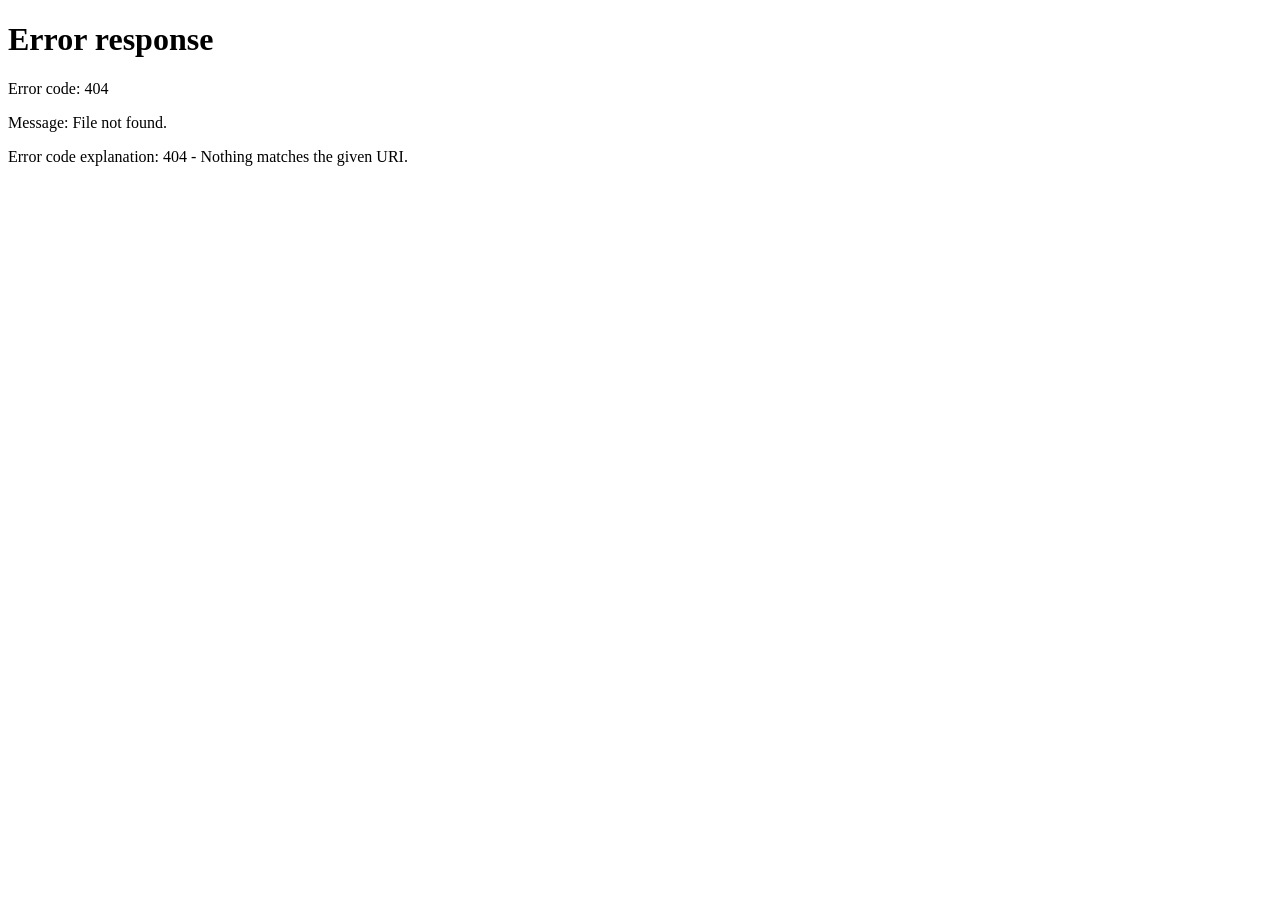
==== commit 22dc4d32: "Route public site directly to dashboard" ====
--- a/index.html
+++ b/index.html
@@ -3,9 +3,9 @@
 <head>
   <meta charset="utf-8">
   <meta name="viewport" content="width=device-width,initial-scale=1">
-  <meta http-equiv="refresh" content="0;url=https://spf-customer-services-secure.spf2040.chatgpt.site/">
-  <link rel="canonical" href="https://spf-customer-services-secure.spf2040.chatgpt.site/">
-  <title>تم نقل المنصة</title>
+  <meta http-equiv="refresh" content="0;url=./legacy/">
+  <link rel="canonical" href="./legacy/">
+  <title>منصة المديرية العامة لخدمات المتعاملين</title>
   <style>
     body{font-family:system-ui,-apple-system,"Segoe UI",sans-serif;display:grid;place-items:center;min-height:100vh;margin:0;background:#f5f8f6;color:#173f36}
     main{max-width:42rem;padding:2rem;text-align:center}
@@ -14,8 +14,8 @@
 </head>
 <body>
   <main>
-    <h1>تم نقل المنصة إلى النسخة الآمنة</h1>
-    <p>سيتم تحويلك تلقائيًا. إذا لم يتم التحويل، <a href="https://spf-customer-services-secure.spf2040.chatgpt.site/">افتح المنصة الآمنة</a>.</p>
+    <h1>منصة المديرية العامة لخدمات المتعاملين</h1>
+    <p>سيتم فتح المنصة تلقائيًا. إذا لم يتم التحويل، <a href="./legacy/">افتح المنصة</a>.</p>
   </main>
 </body>
 </html>
